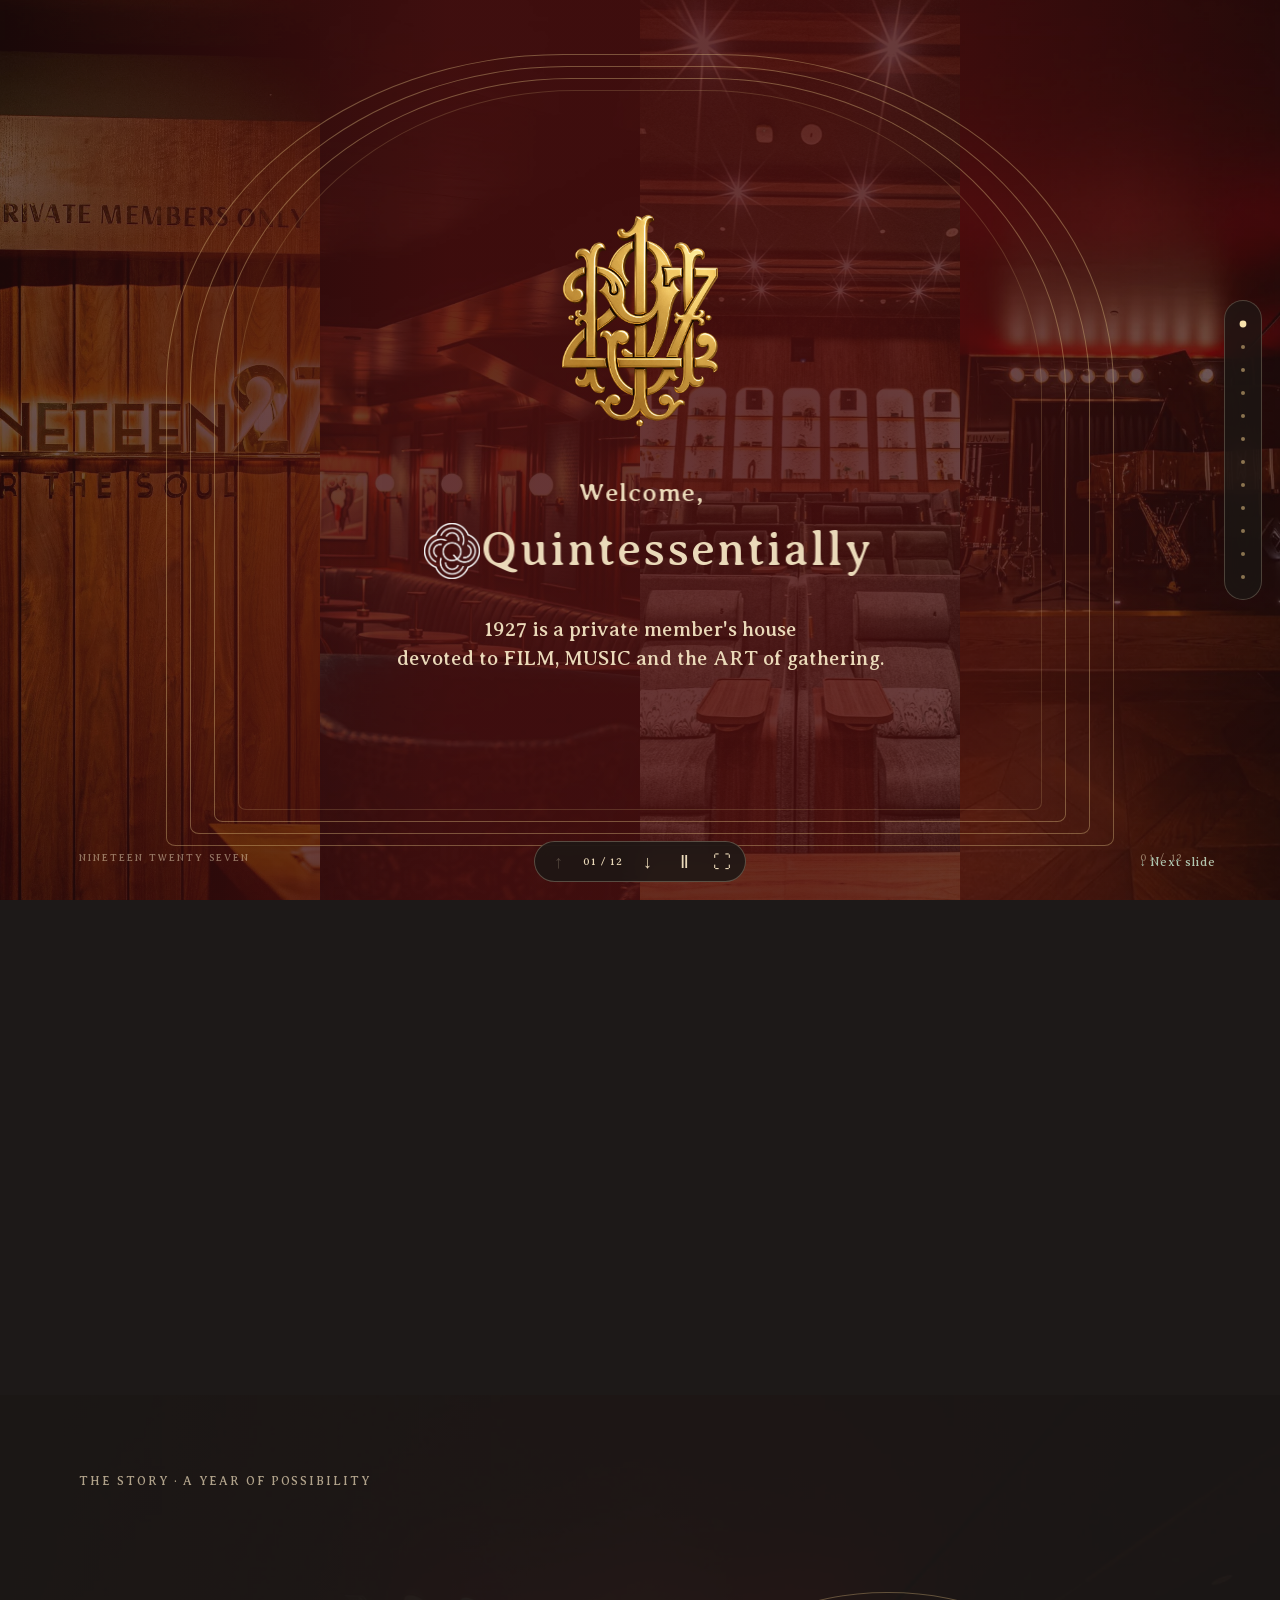
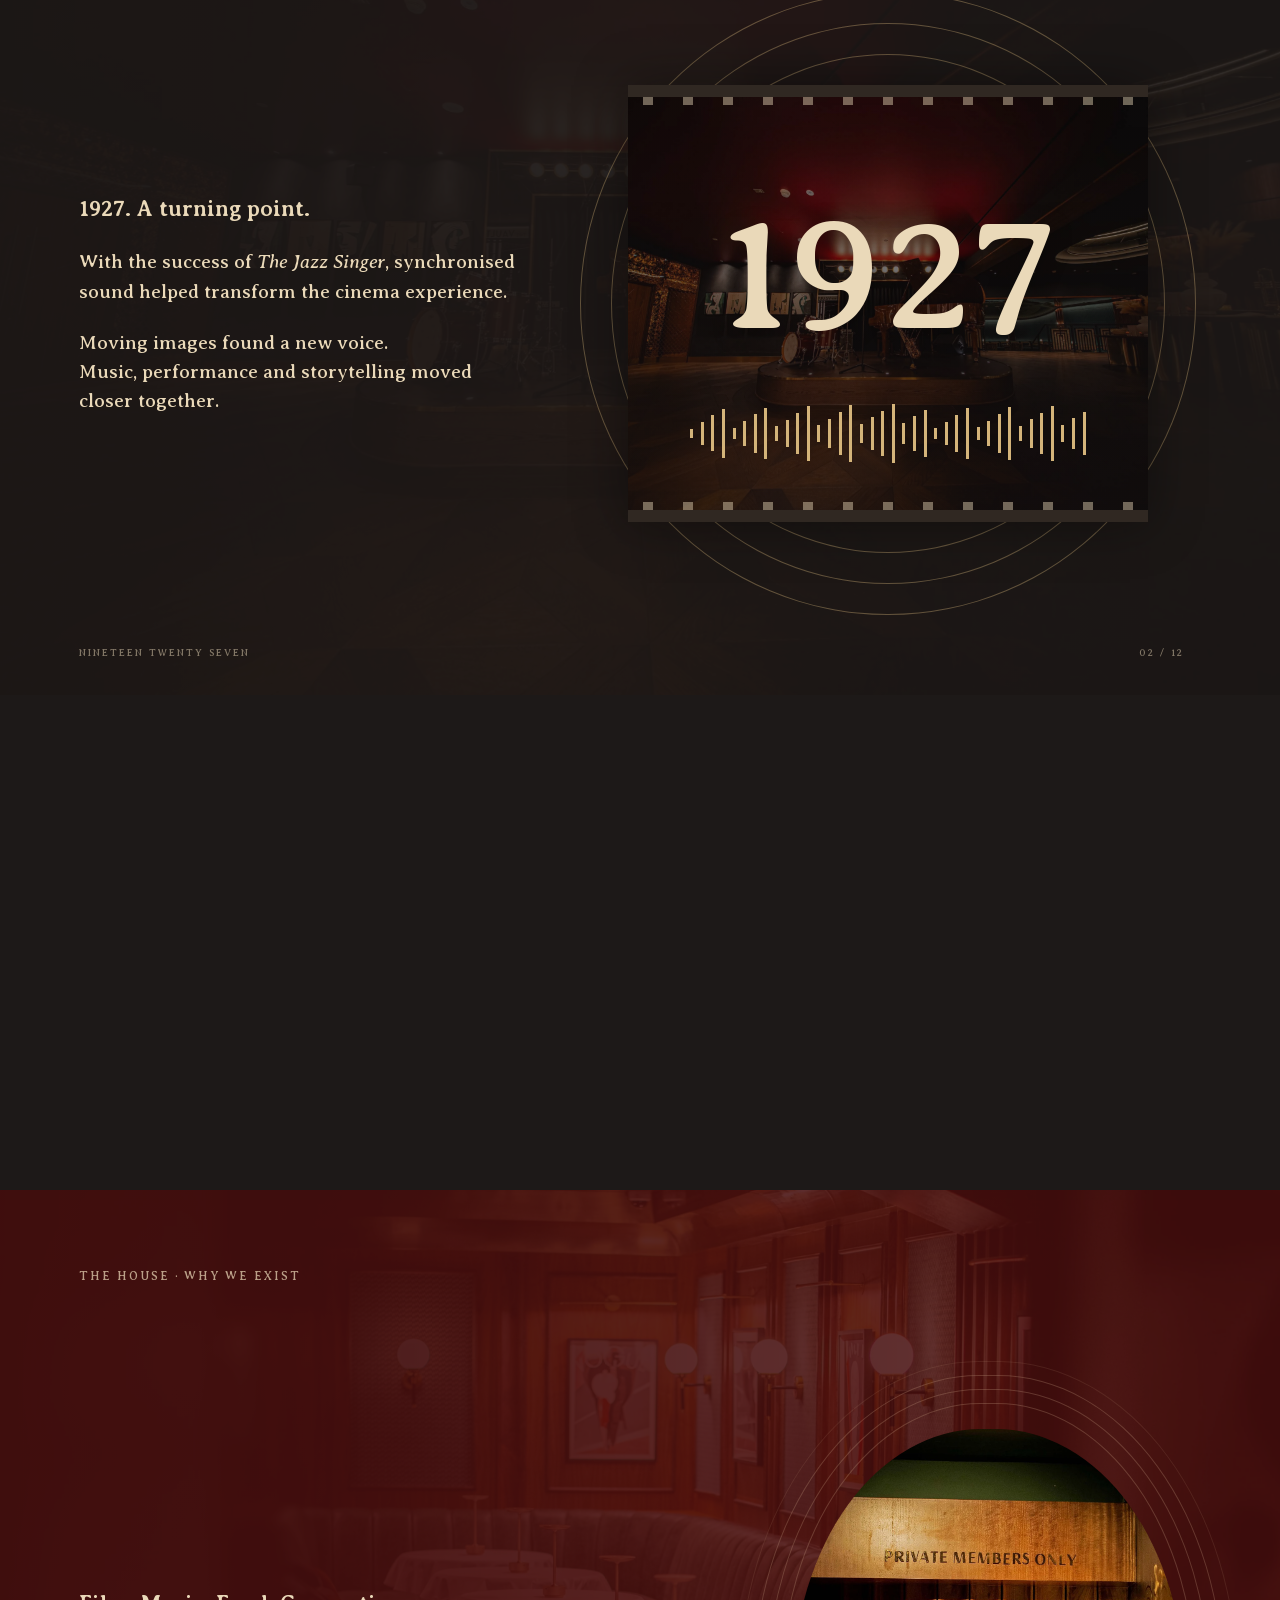
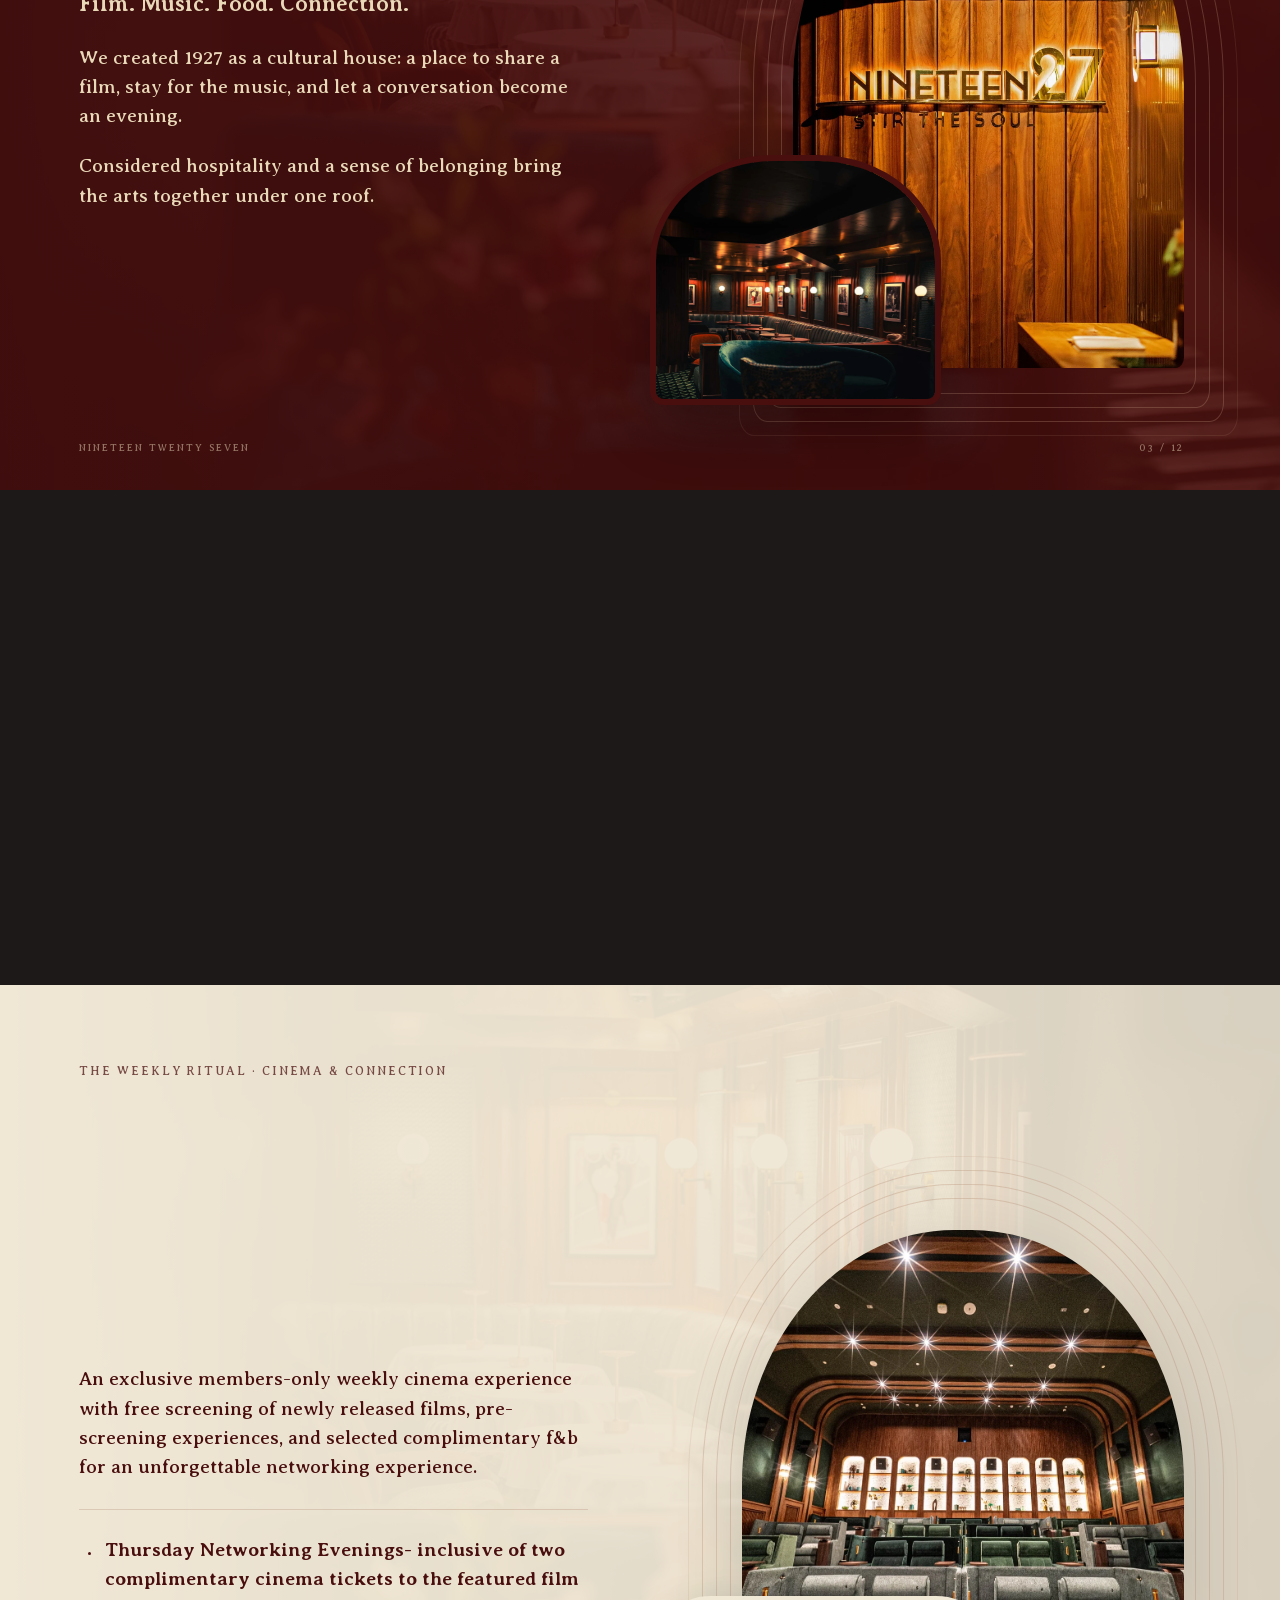
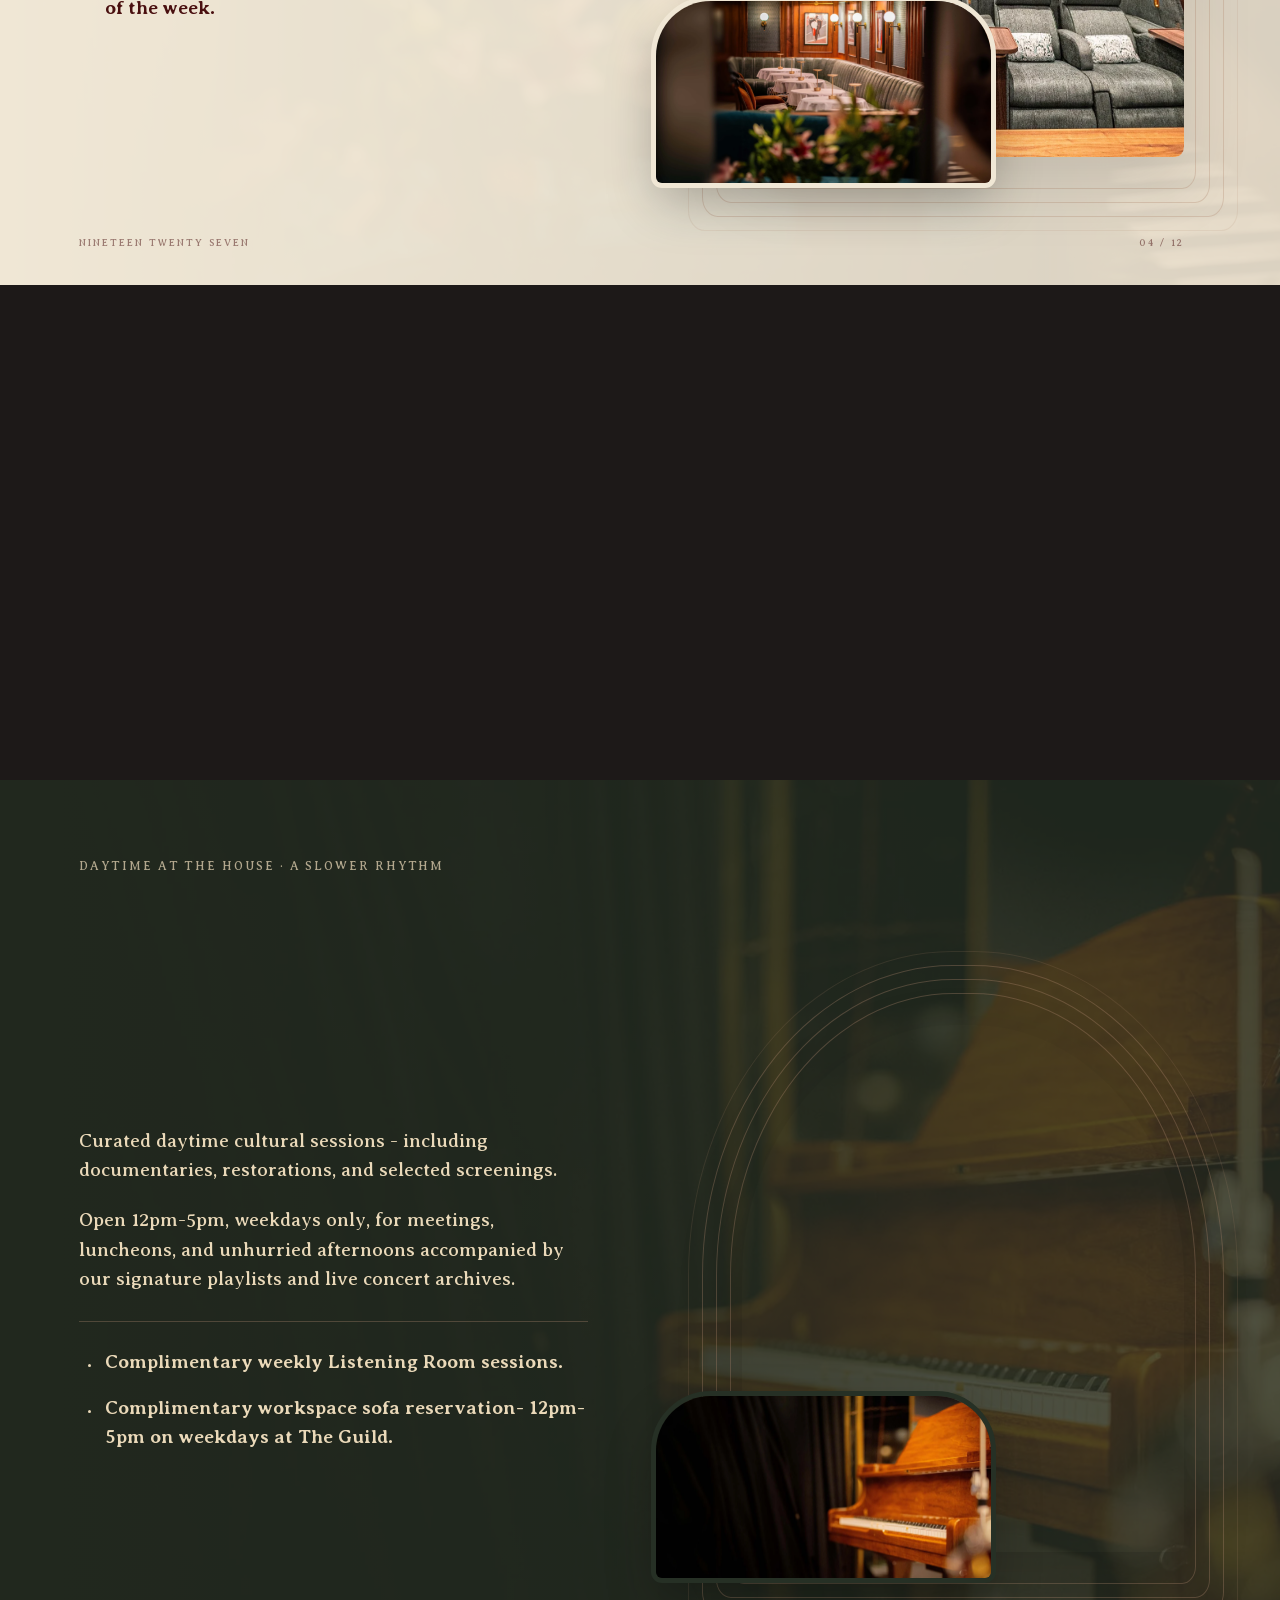
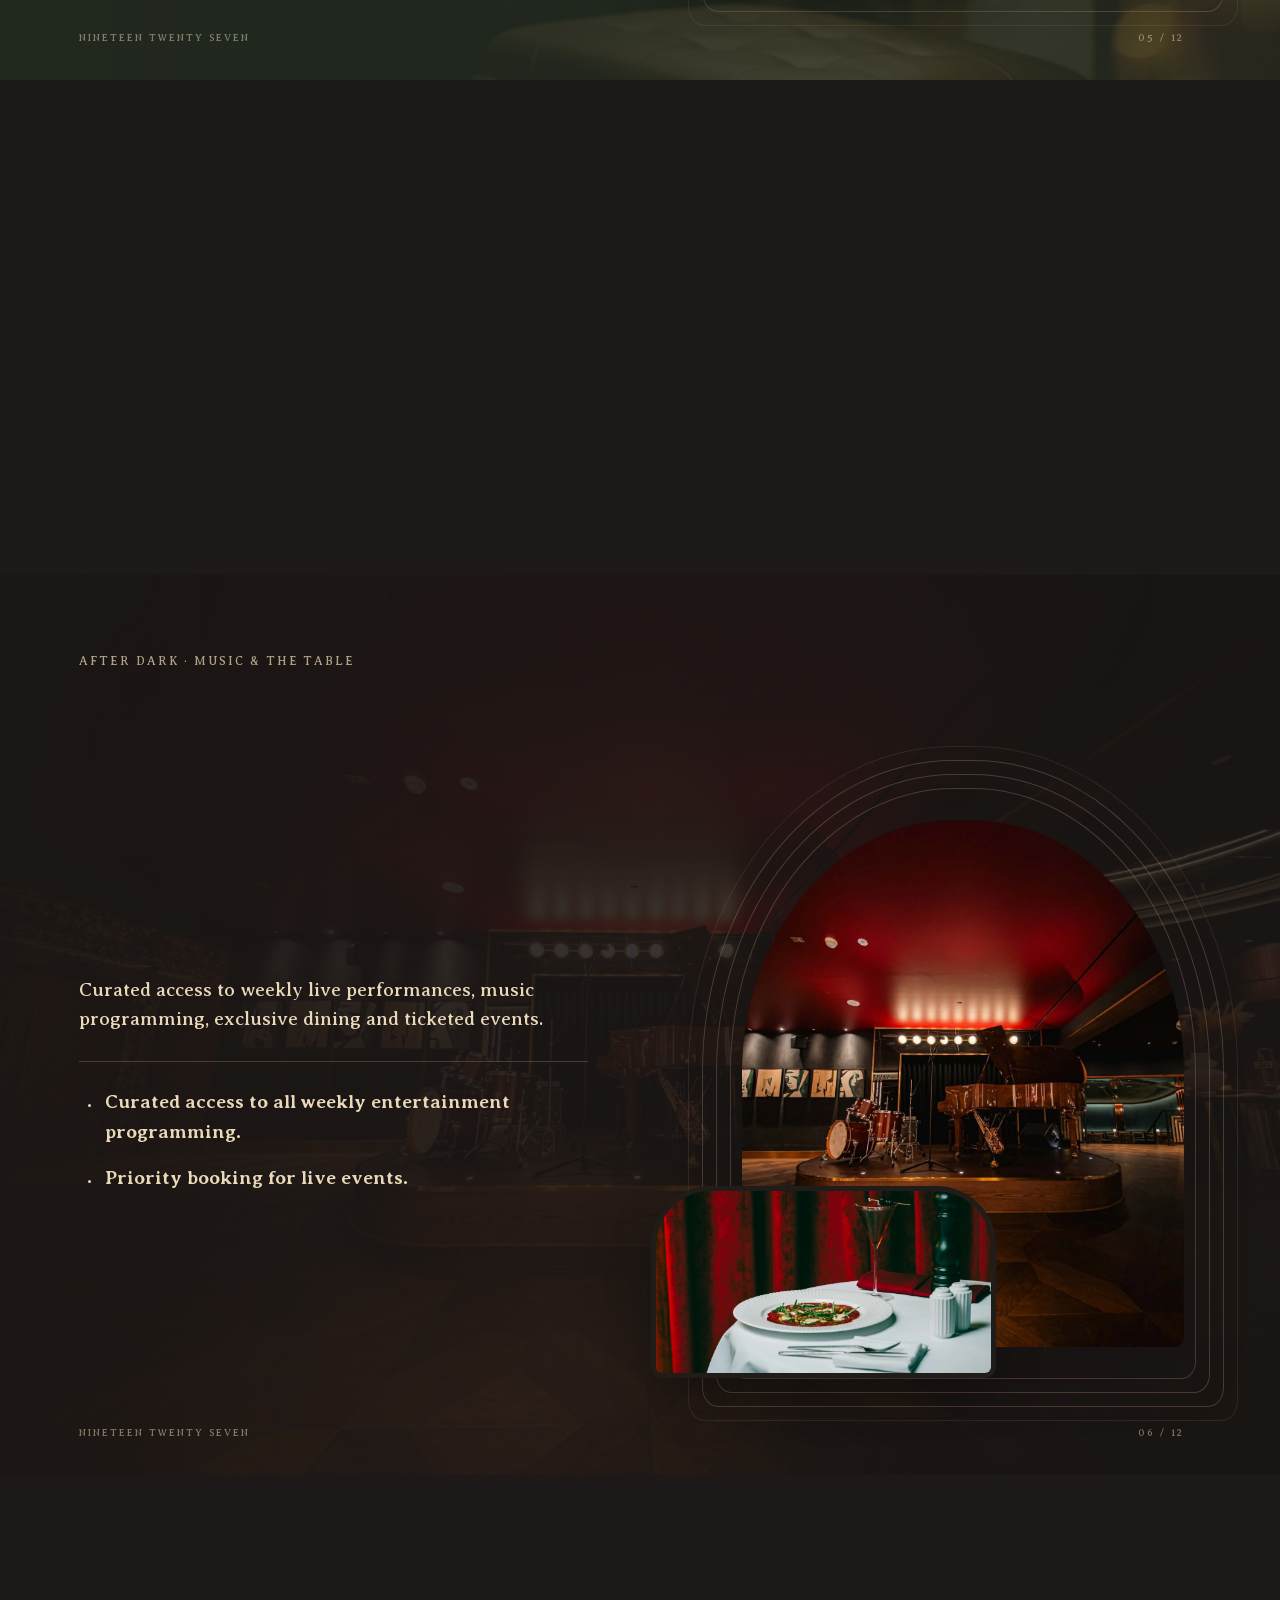
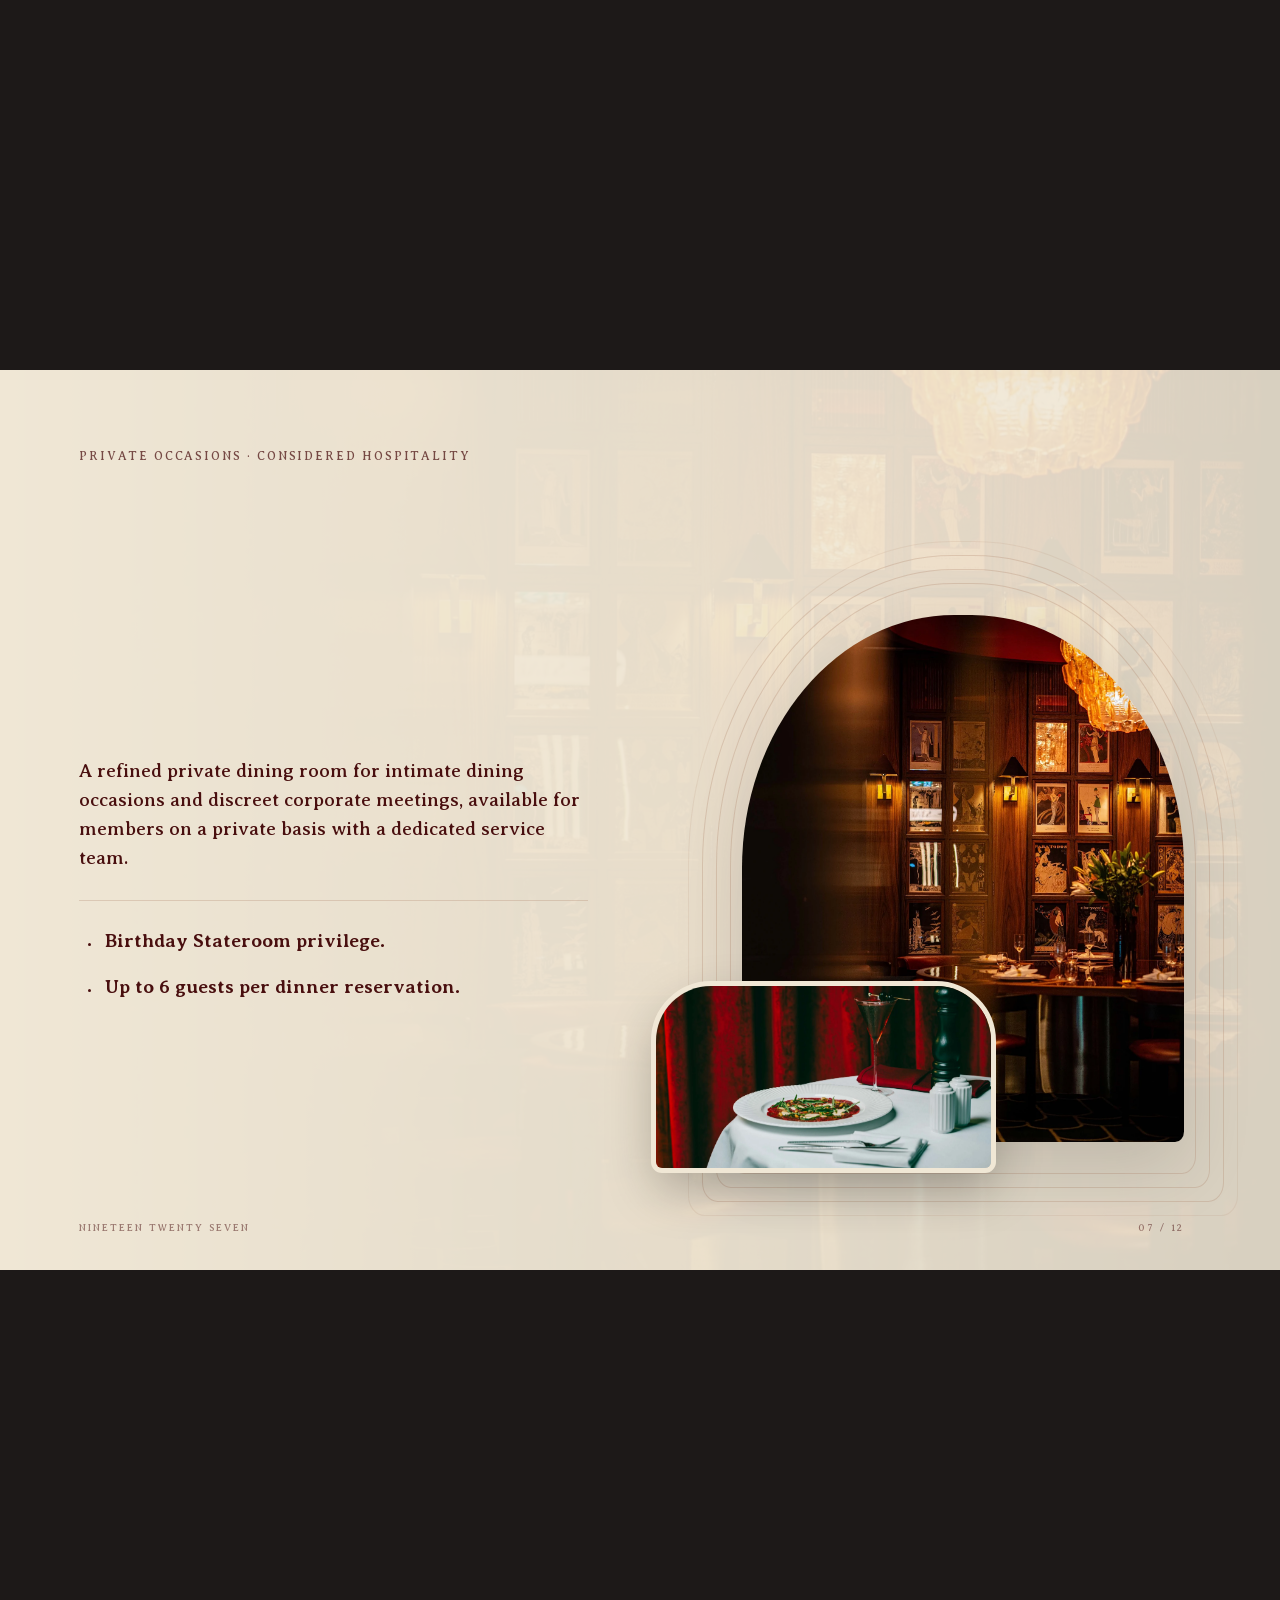
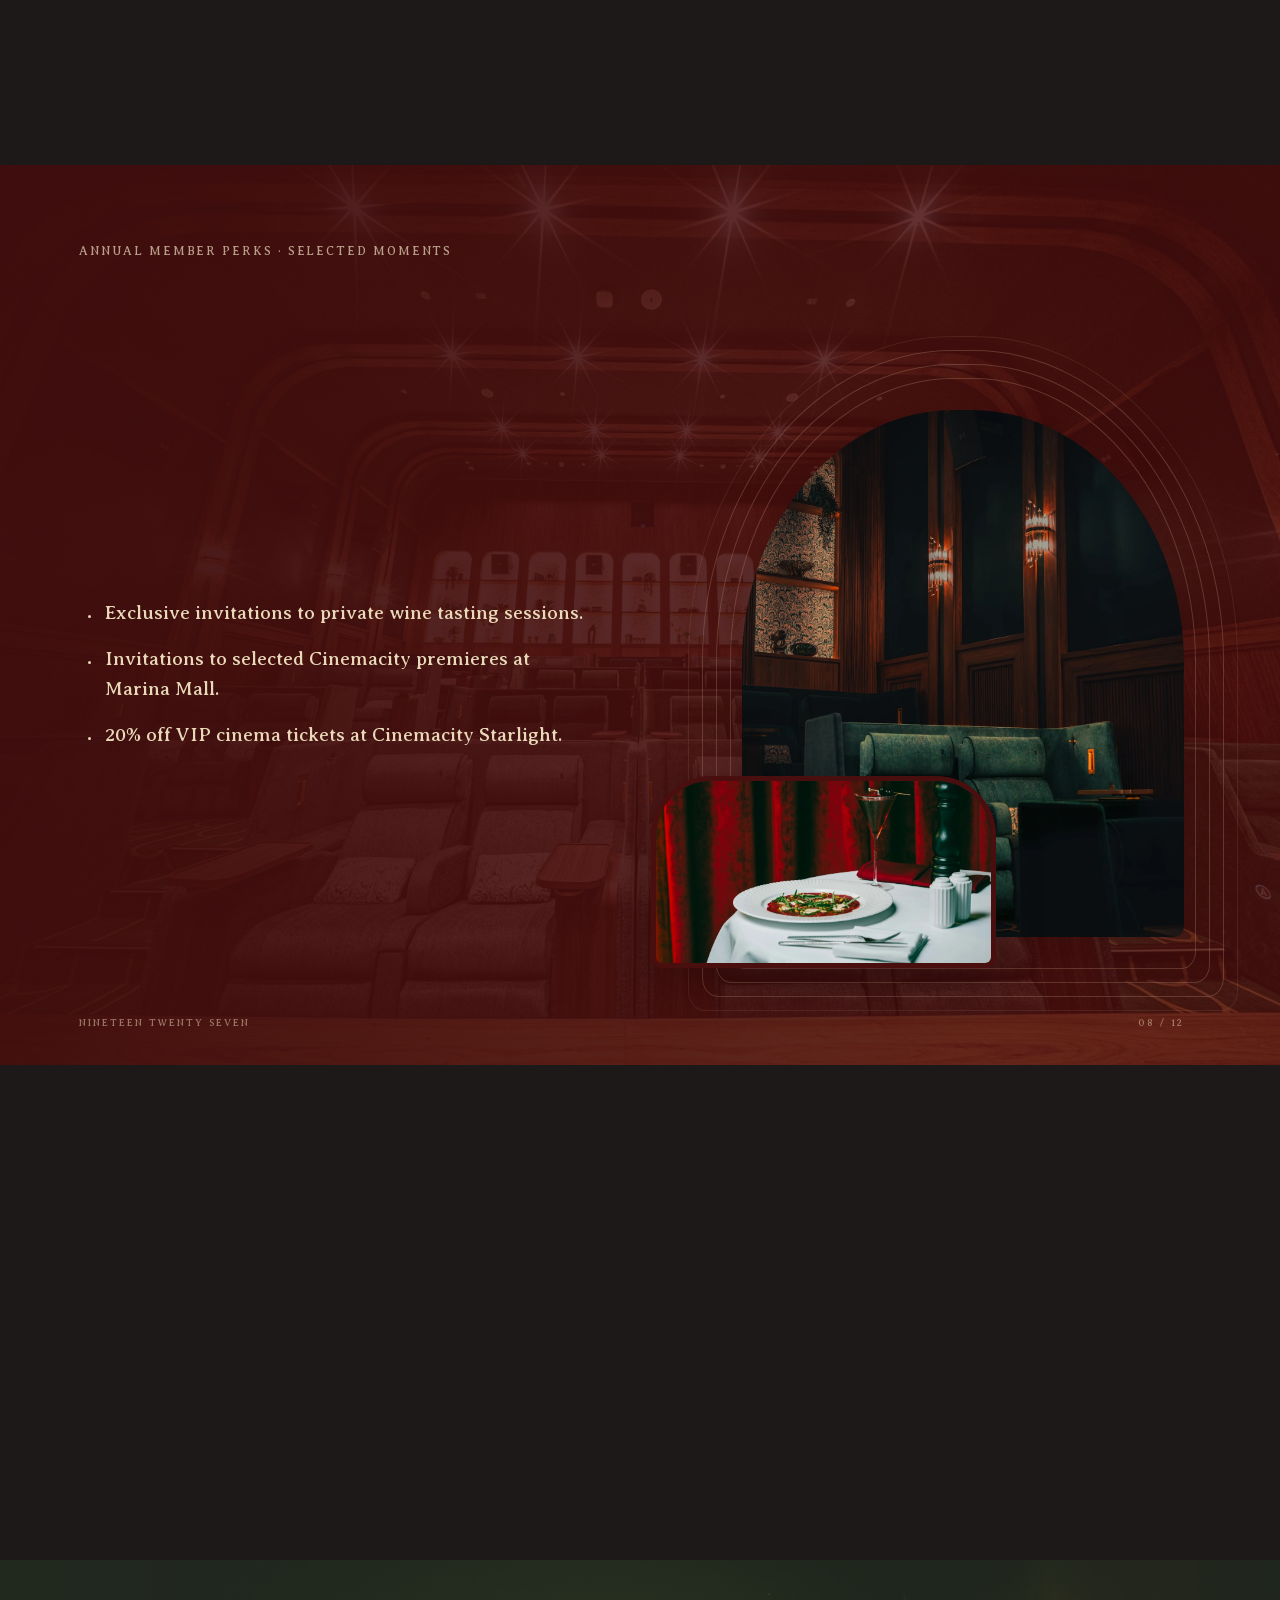
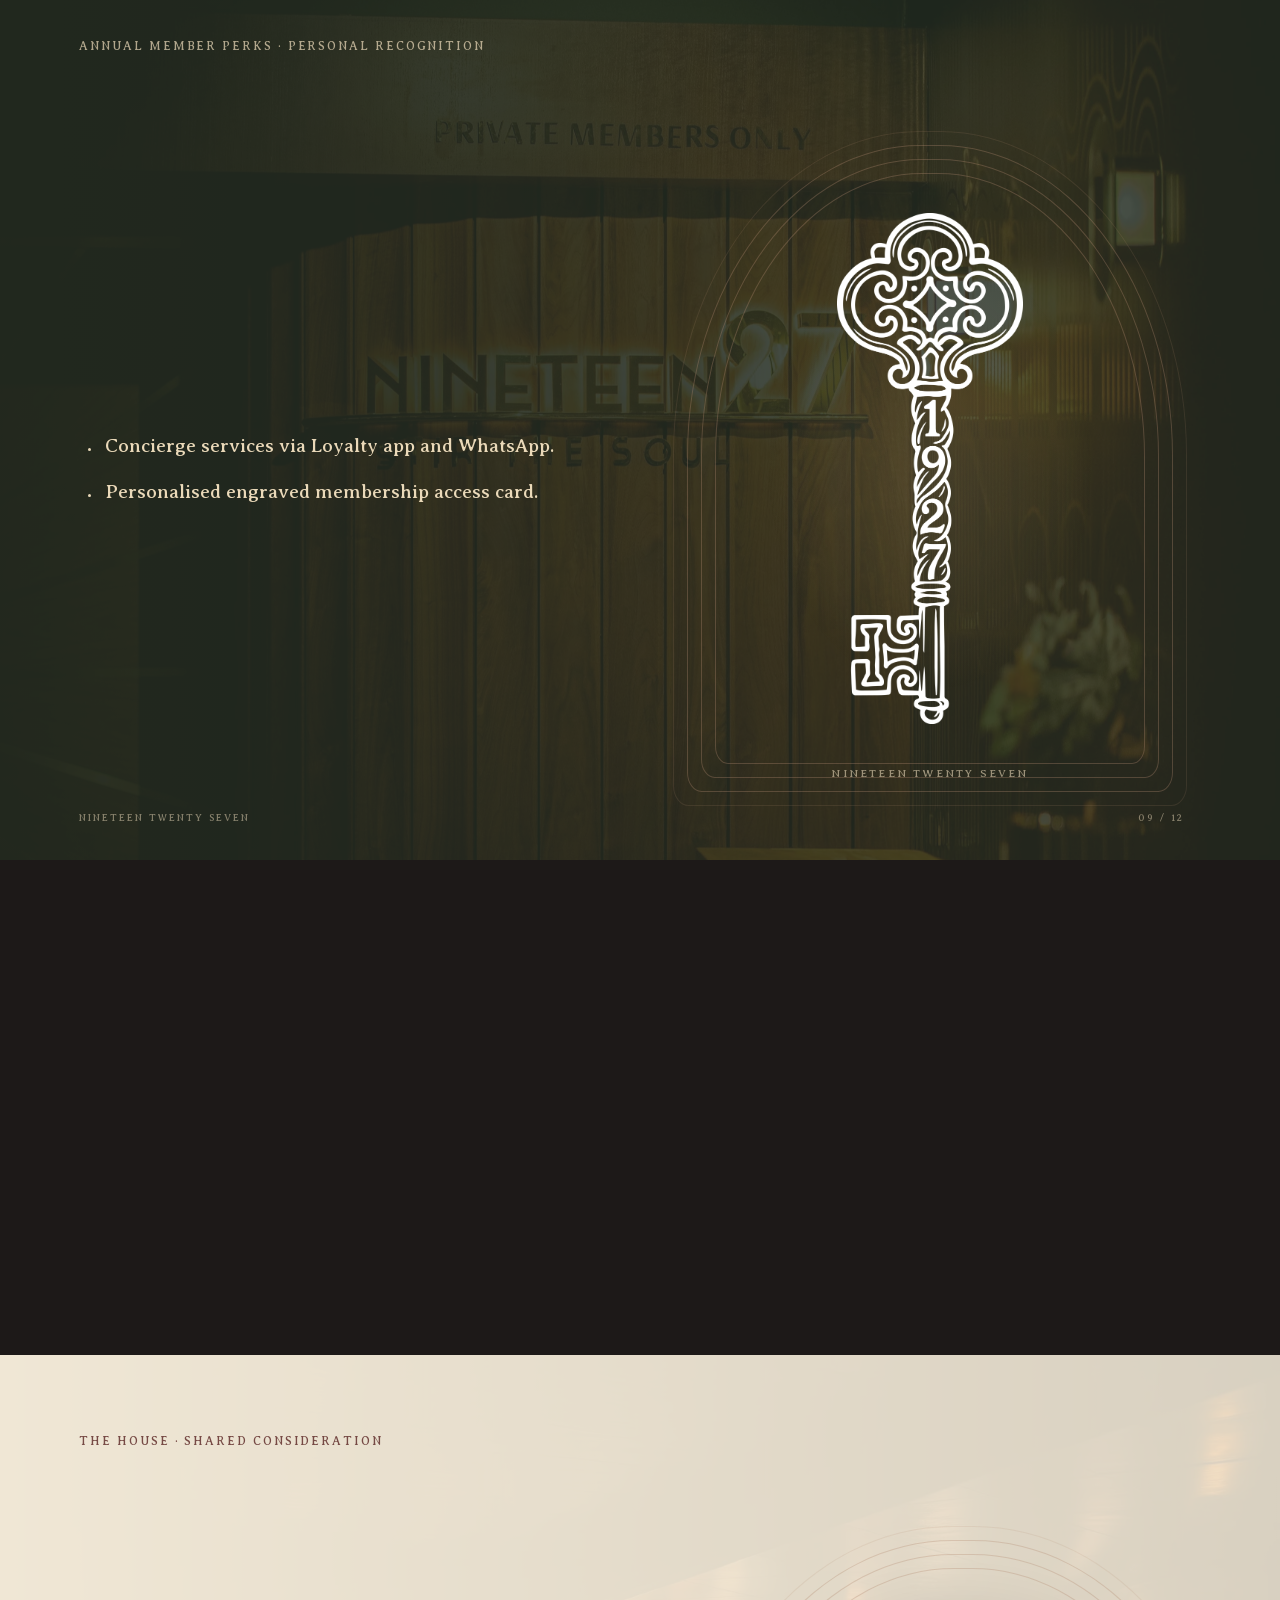
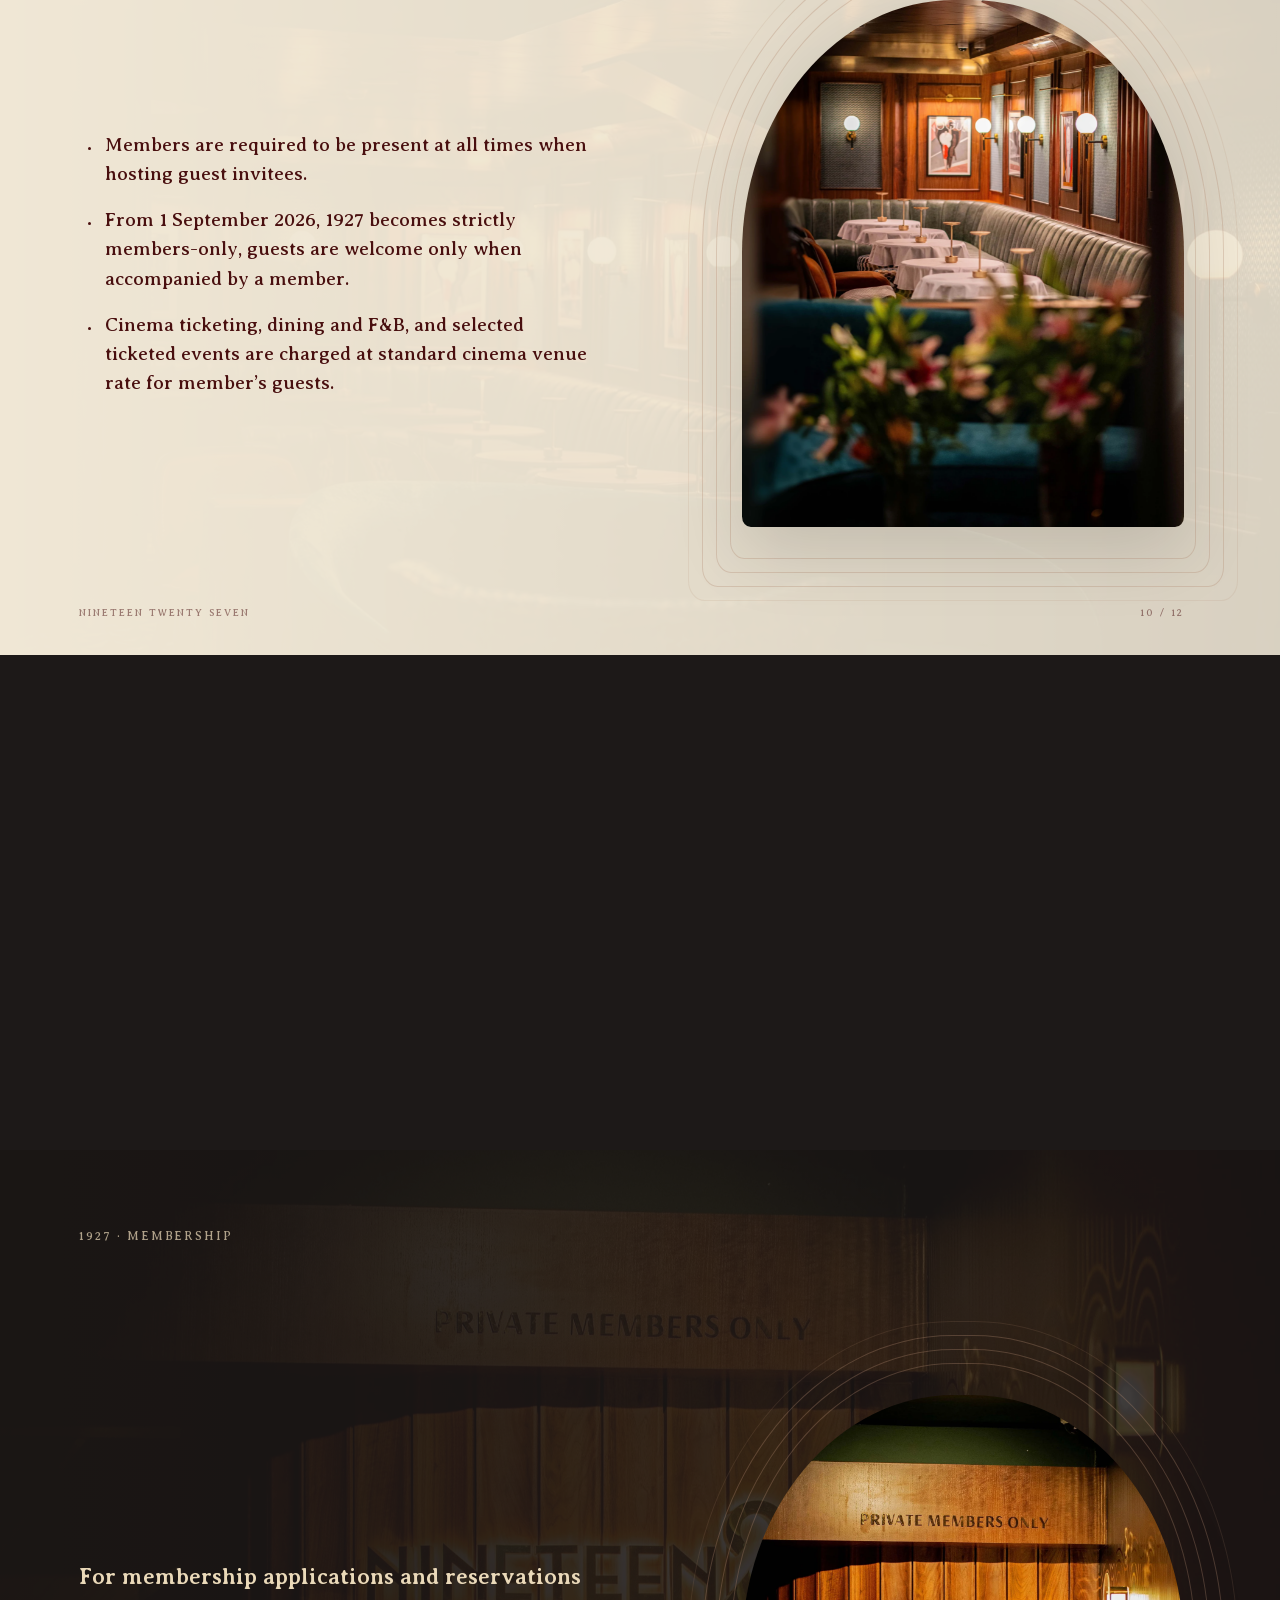
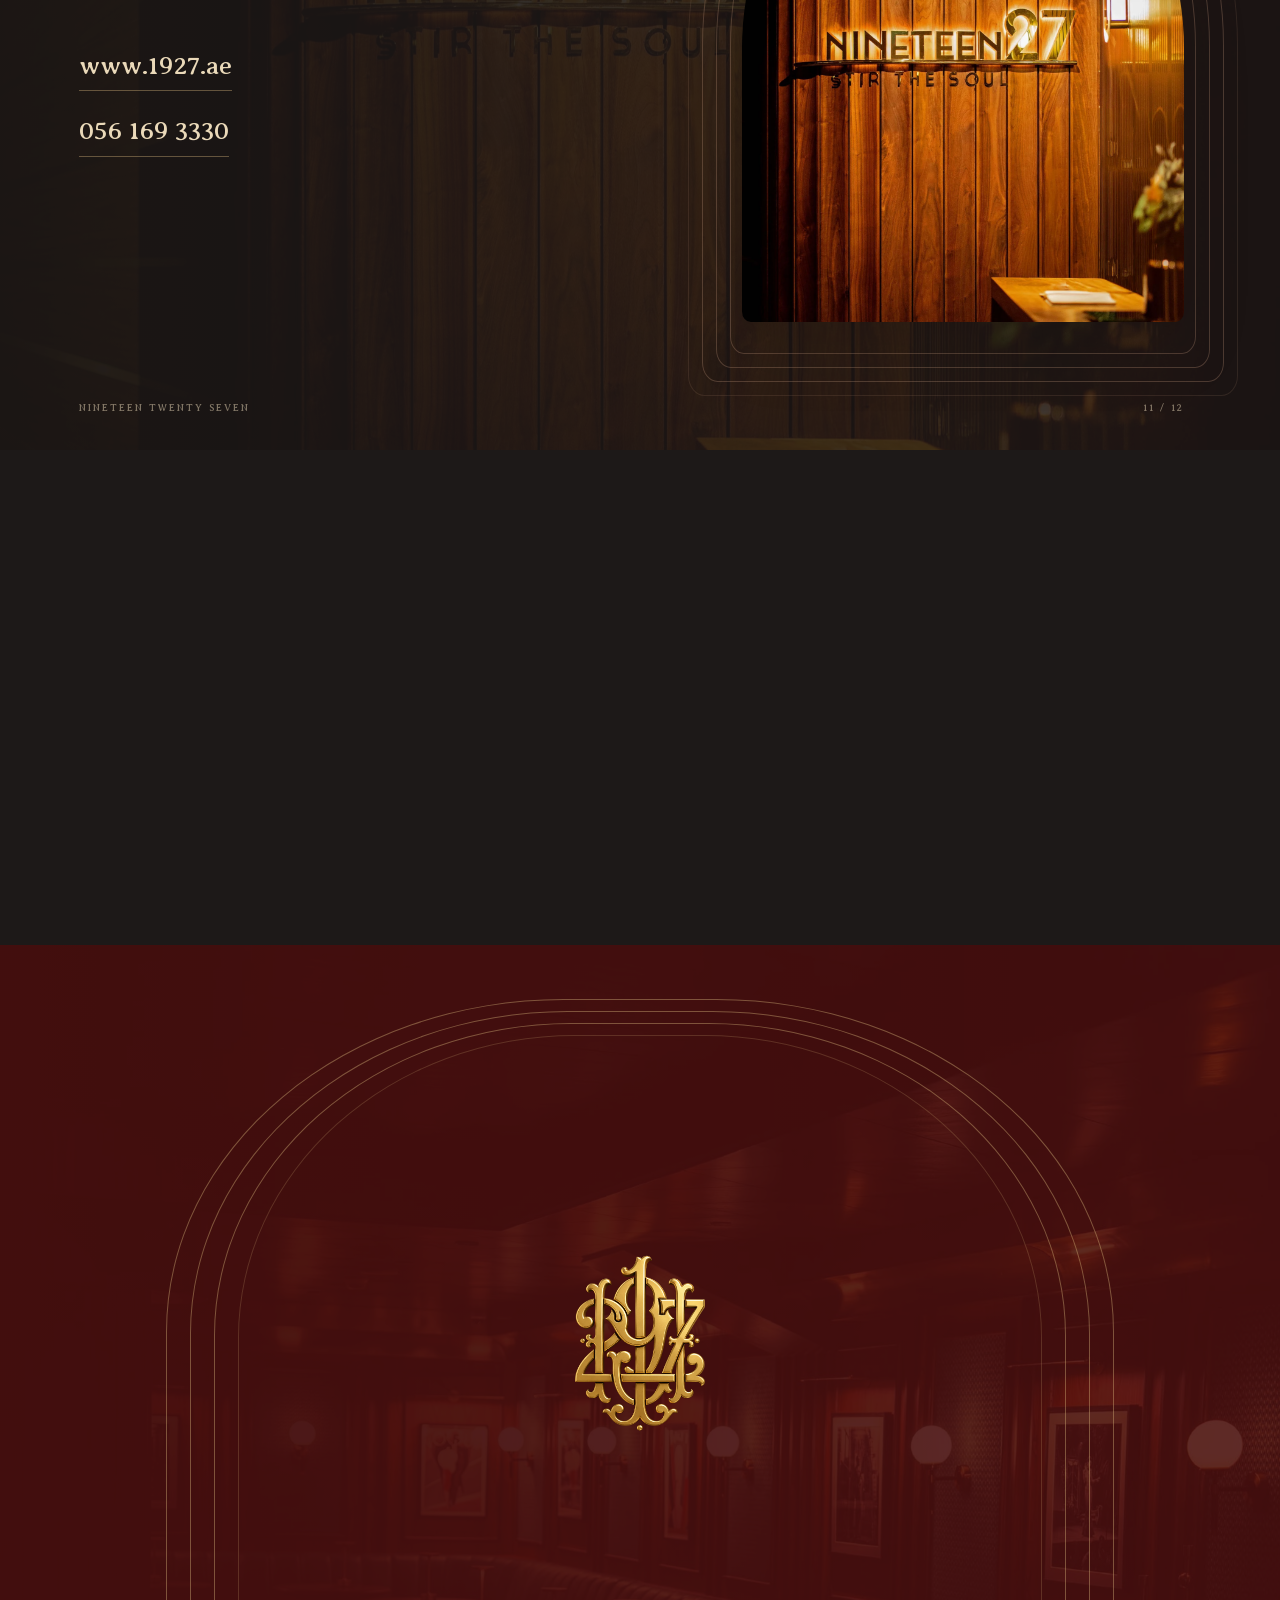
==== quintessentially/index.html @ 17d24a95 "Add 1927 presentation for Quintessentially with autonomous motion and keyboard navigation" ====
<!doctype html><html lang="en"><head><meta charset="utf-8"><meta name="viewport" content="width=device-width, initial-scale=1"><meta name="theme-color" content="#490f0f"><title>1927 · A Private Introduction for Quintessentially</title><link rel="preload" href="assets/AveriaSerifLibre-Regular.ttf" as="font" type="font/ttf" crossorigin><link rel="stylesheet" href="style.css?v=3"><link rel="stylesheet" href="opening-titles.css"><script src="opening-titles.js" defer></script><script src="app.js?v=1" defer></script></head><body><a class="skip" href="#presentation">Skip to presentation</a><main id="presentation"><section id="welcome" class="folio burgundy welcome" aria-labelledby="welcome-title"><div class="sc-stage"><div class="sheet"><div class="scene-backdrop" aria-hidden="true"><img class="drift" src="assets/lounge.webp" alt=""></div><div class="grain" aria-hidden="true"></div><div class="welcome-columns" aria-hidden="true"><div><img class="drift" src="assets/entrance.webp" alt=""></div><div><img class="drift" src="assets/lounge.webp" alt=""></div><div><img class="drift" src="assets/vault.webp" alt=""></div><div><img class="drift" src="assets/stage.webp" alt=""></div></div><div class="welcome-scrim"></div><div class="deco-portal" aria-hidden="true"><i></i><i></i><i></i><i></i></div><div class="welcome-lockup"><img class="seal welcome-gold" src="assets/welcome-1927-gold.png" alt="1927 gold monogram"><h1 id="welcome-title" data-opening-title><span class="welcome-word">Welcome,</span><span class="welcome-partner"><img class="partner-logo" src="assets/quintessentially-logo.png" alt="" aria-hidden="true"><span>Quintessentially</span></span></h1><p class="welcome-sub"><span>1927 is a private member&#39;s house</span><br> <span>devoted to FILM, MUSIC and the ART of gathering.</span></p></div><footer><span>NINETEEN TWENTY SEVEN</span><span>01 / 12</span></footer></div></div></section><section id="year" class="folio ink year" aria-labelledby="year-title"><div class="sc-stage"><div class="sheet"><div class="scene-backdrop" aria-hidden="true"><img class="drift" src="assets/stage.webp" alt=""></div><div class="grain" aria-hidden="true"></div><header><p class="eyebrow">THE STORY · A YEAR OF POSSIBILITY</p><h2 id="year-title">A new voice for cinema.</h2></header><div class="slide-content"><div class="copy"><p class="lead">1927. A turning point.</p><p>With the success of <em>The Jazz Singer</em>, synchronised sound helped transform the cinema experience.</p><p>Moving images found a new voice.<br>Music, performance and storytelling moved closer together.</p></div><div class="visual year-visual"><div class="year-orbits" aria-hidden="true"><i></i><i></i><i></i><i></i></div><div class="film-window"><figure class="film-photo"><img class="drift" src="assets/stage.webp" alt="The piano and performance stage at 1927 today." decoding="async"></figure><div class="film-shade"></div><span class="year-number">1927</span><div class="sound-wave" aria-hidden="true"><i style="--i:0;--h:12%"></i><i style="--i:1;--h:29%"></i><i style="--i:2;--h:46%"></i><i style="--i:3;--h:63%"></i><i style="--i:4;--h:15%"></i><i style="--i:5;--h:32%"></i><i style="--i:6;--h:49%"></i><i style="--i:7;--h:66%"></i><i style="--i:8;--h:18%"></i><i style="--i:9;--h:35%"></i><i style="--i:10;--h:52%"></i><i style="--i:11;--h:69%"></i><i style="--i:12;--h:21%"></i><i style="--i:13;--h:38%"></i><i style="--i:14;--h:55%"></i><i style="--i:15;--h:72%"></i><i style="--i:16;--h:24%"></i><i style="--i:17;--h:41%"></i><i style="--i:18;--h:58%"></i><i style="--i:19;--h:75%"></i><i style="--i:20;--h:27%"></i><i style="--i:21;--h:44%"></i><i style="--i:22;--h:61%"></i><i style="--i:23;--h:13%"></i><i style="--i:24;--h:30%"></i><i style="--i:25;--h:47%"></i><i style="--i:26;--h:64%"></i><i style="--i:27;--h:16%"></i><i style="--i:28;--h:33%"></i><i style="--i:29;--h:50%"></i><i style="--i:30;--h:67%"></i><i style="--i:31;--h:19%"></i><i style="--i:32;--h:36%"></i><i style="--i:33;--h:53%"></i><i style="--i:34;--h:70%"></i><i style="--i:35;--h:22%"></i><i style="--i:36;--h:39%"></i><i style="--i:37;--h:56%"></i></div></div></div></div><footer><span>NINETEEN TWENTY SEVEN</span><span>02 / 12</span></footer></div></div></section><section id="house" class="folio burgundy house" aria-labelledby="house-title"><div class="sc-stage"><div class="sheet"><div class="scene-backdrop" aria-hidden="true"><img class="drift" src="assets/gathering.webp" alt=""></div><div class="grain" aria-hidden="true"></div><header><p class="eyebrow">THE HOUSE · WHY WE EXIST</p><h2 id="house-title">A house for the art of gathering.</h2></header><div class="slide-content"><div class="copy"><p class="lead">Film. Music. Food. Connection.</p><p>We created 1927 as a cultural house: a place to share a film, stay for the music, and let a conversation become an evening.</p><p>Considered hospitality and a sense of belonging bring the arts together under one roof.</p></div><div class="visual house-visual"><div class="art-lines" aria-hidden="true"><i></i><i></i><i></i><i></i></div><figure class="entrance-arch"><img class="drift" src="assets/entrance.webp" alt="1927 entrance with the private members sign." decoding="async"></figure><figure class="house-small"><img class="drift" src="assets/lounge.webp" alt="1927 lounge with teal seating." decoding="async"></figure></div></div><footer><span>NINETEEN TWENTY SEVEN</span><span>03 / 12</span></footer></div></div></section><section id="thursday" class="folio cream" aria-labelledby="thursday-title"><div class="sc-stage"><div class="sheet"><div class="scene-backdrop" aria-hidden="true"><img class="drift" src="assets/gathering.webp" alt=""></div><div class="grain" aria-hidden="true"></div><header><p class="eyebrow">THE WEEKLY RITUAL · CINEMA & CONNECTION</p><h2 id="thursday-title">Thursday Networking Evenings</h2></header><div class="slide-content"><div class="copy"><p class="" data-source="thursday-description">An exclusive members-only weekly cinema experience with free screening of newly released films, pre-screening experiences, and selected complimentary f&amp;b for an unforgettable networking experience.</p><ul class="perks"><li class="" data-source="perk-01">Thursday Networking Evenings- inclusive of two complimentary cinema tickets to the featured film of the week.</li></ul></div><div class="visual"><div class="art-lines" aria-hidden="true"><i></i><i></i><i></i><i></i></div><figure class="arch"><img class="drift" src="assets/vault.webp" alt="The Vault screening room." decoding="async"></figure><figure class="inset"><img class="drift" src="assets/gathering.webp" alt="1927 dining area." decoding="async"></figure></div></div><footer><span>NINETEEN TWENTY SEVEN</span><span>04 / 12</span></footer></div></div></section><section id="listening" class="folio olive" aria-labelledby="listening-title"><div class="sc-stage"><div class="sheet"><div class="scene-backdrop" aria-hidden="true"><img class="drift" src="assets/piano.webp" alt=""></div><div class="grain" aria-hidden="true"></div><header><p class="eyebrow">DAYTIME AT THE HOUSE · A SLOWER RHYTHM</p><h2 id="listening-title">Listening Rooms</h2></header><div class="slide-content"><div class="copy"><p class="" data-source="listening-description">Curated daytime cultural sessions - including documentaries, restorations, and selected screenings.</p><p class="" data-source="listening-hours">Open 12pm-5pm, weekdays only, for meetings, luncheons, and unhurried afternoons accompanied by our signature playlists and live concert archives.</p><ul class="perks"><li class="" data-source="perk-02">Complimentary weekly Listening Room sessions.</li><li class="" data-source="perk-03">Complimentary workspace sofa reservation- 12pm-5pm on weekdays at The Guild.</li></ul></div><div class="visual"><div class="art-lines" aria-hidden="true"><i></i><i></i><i></i><i></i></div><figure class="arch"><img class="drift" src="assets/screening-v14-guild.webp" alt="The Guild, with tiered sofas and front lounge seating." decoding="async"></figure><figure class="inset"><img class="drift" src="assets/piano.webp" alt="Piano detail in the 1927 booklet." decoding="async"></figure></div></div><footer><span>NINETEEN TWENTY SEVEN</span><span>05 / 12</span></footer></div></div></section><section id="live" class="folio ink" aria-labelledby="live-title"><div class="sc-stage"><div class="sheet"><div class="scene-backdrop" aria-hidden="true"><img class="drift" src="assets/stage.webp" alt=""></div><div class="grain" aria-hidden="true"></div><header><p class="eyebrow">AFTER DARK · MUSIC & THE TABLE</p><h2 id="live-title">Live Entertainment & Dining</h2></header><div class="slide-content"><div class="copy"><p class="" data-source="live-description">Curated access to weekly live performances, music programming, exclusive dining and ticketed events.</p><ul class="perks"><li class="" data-source="perk-04">Curated access to all weekly entertainment programming.</li><li class="" data-source="perk-05">Priority booking for live events.</li></ul></div><div class="visual"><div class="art-lines" aria-hidden="true"><i></i><i></i><i></i><i></i></div><figure class="arch"><img class="drift" src="assets/stage.webp" alt="1927 performance stage with piano and drums." decoding="async"></figure><figure class="inset"><img class="drift" src="assets/dining.webp" alt="Dining photograph from the 1927 booklet." decoding="async"></figure></div></div><footer><span>NINETEEN TWENTY SEVEN</span><span>06 / 12</span></footer></div></div></section><section id="stateroom" class="folio cream" aria-labelledby="stateroom-title"><div class="sc-stage"><div class="sheet"><div class="scene-backdrop" aria-hidden="true"><img class="drift" src="assets/stateroom.webp" alt=""></div><div class="grain" aria-hidden="true"></div><header><p class="eyebrow">PRIVATE OCCASIONS · CONSIDERED HOSPITALITY</p><h2 id="stateroom-title">The Stateroom</h2></header><div class="slide-content"><div class="copy"><p class="" data-source="stateroom-description">A refined private dining room for intimate dining occasions and discreet corporate meetings, available for members on a private basis with a dedicated service team.</p><ul class="perks"><li class="" data-source="perk-08">Birthday Stateroom privilege.</li><li class="" data-source="perk-09">Up to 6 guests per dinner reservation.</li></ul></div><div class="visual"><div class="art-lines" aria-hidden="true"><i></i><i></i><i></i><i></i></div><figure class="arch"><img class="drift" src="assets/stateroom.webp" alt="The Stateroom, chandelier and framed posters." decoding="async"></figure><figure class="inset"><img class="drift" src="assets/dining.webp" alt="A dining setting from the booklet." decoding="async"></figure></div></div><footer><span>NINETEEN TWENTY SEVEN</span><span>07 / 12</span></footer></div></div></section><section id="invitations" class="folio burgundy" aria-labelledby="invitations-title"><div class="sc-stage"><div class="sheet"><div class="scene-backdrop" aria-hidden="true"><img class="drift" src="assets/vault.webp" alt=""></div><div class="grain" aria-hidden="true"></div><header><p class="eyebrow">ANNUAL MEMBER PERKS · SELECTED MOMENTS</p><h2 id="invitations-title">Invitations & cinema privileges</h2></header><div class="slide-content"><div class="copy"><ul class="perks"><li class="" data-source="perk-06">Exclusive invitations to private wine tasting sessions.</li><li class="" data-source="perk-07">Invitations to selected Cinemacity premieres at Marina Mall.</li><li class="" data-source="perk-10">20% off VIP cinema tickets at Cinemacity Starlight.</li></ul></div><div class="visual"><div class="art-lines" aria-hidden="true"><i></i><i></i><i></i><i></i></div><figure class="arch"><img class="drift" src="assets/screening-v14-vault-detail.webp" alt="Reclining seat detail in The Vault." decoding="async"></figure><figure class="inset"><img class="drift" src="assets/dining.webp" alt="A dining setting and glass from the booklet." decoding="async"></figure></div></div><footer><span>NINETEEN TWENTY SEVEN</span><span>08 / 12</span></footer></div></div></section><section id="belonging" class="folio olive" aria-labelledby="belonging-title"><div class="sc-stage"><div class="sheet"><div class="scene-backdrop" aria-hidden="true"><img class="drift" src="assets/entrance.webp" alt=""></div><div class="grain" aria-hidden="true"></div><header><p class="eyebrow">ANNUAL MEMBER PERKS · PERSONAL RECOGNITION</p><h2 id="belonging-title">The details of belonging</h2></header><div class="slide-content"><div class="copy"><ul class="perks"><li class="" data-source="perk-11">Concierge services via Loyalty app and WhatsApp.</li><li class="" data-source="perk-12">Personalised engraved membership access card.</li></ul></div><div class="visual key-visual"><div class="art-lines" aria-hidden="true"><i></i><i></i><i></i><i></i></div><div class="key-halo" aria-hidden="true"></div><img class="brand-key" src="assets/key.jpg" alt="The original 1927 ornamental key icon"><span class="key-caption">NINETEEN TWENTY SEVEN</span></div></div><footer><span>NINETEEN TWENTY SEVEN</span><span>09 / 12</span></footer></div></div></section><section id="policy" class="folio cream" aria-labelledby="policy-title"><div class="sc-stage"><div class="sheet"><div class="scene-backdrop" aria-hidden="true"><img class="drift" src="assets/lounge.webp" alt=""></div><div class="grain" aria-hidden="true"></div><header><p class="eyebrow">THE HOUSE · SHARED CONSIDERATION</p><h2 id="policy-title">Member’s Policy</h2></header><div class="slide-content"><div class="copy"><ul class="perks"><li class="" data-source="policy-01">Members are required to be present at all times when hosting guest invitees.</li><li class="" data-source="policy-02">From 1 September 2026, 1927 becomes strictly members-only, guests are welcome only when accompanied by a member.</li><li class="" data-source="policy-03">Cinema ticketing, dining and F&amp;B, and selected ticketed events are charged at standard cinema venue rate for member’s guests.</li></ul></div><div class="visual"><div class="art-lines" aria-hidden="true"><i></i><i></i><i></i><i></i></div><figure class="arch"><img class="drift" src="assets/gathering.webp" alt="Tables and curved seating in the 1927 dining room." decoding="async"></figure></div></div><footer><span>NINETEEN TWENTY SEVEN</span><span>10 / 12</span></footer></div></div></section><section id="contact" class="folio ink" aria-labelledby="contact-title"><div class="sc-stage"><div class="sheet"><div class="scene-backdrop" aria-hidden="true"><img class="drift" src="assets/entrance.webp" alt=""></div><div class="grain" aria-hidden="true"></div><header><p class="eyebrow">1927 · MEMBERSHIP</p><h2 id="contact-title">A place to belong.</h2></header><div class="slide-content"><div class="copy"><p class="lead" data-source="contact-title">For membership applications and reservations</p><div class="contact-lines"><a href="https://www.1927.ae" target="_blank" rel="noopener" data-source="website">www.1927.ae</a><a href="tel:+971561693330" data-source="phone">056 169 3330</a></div></div><div class="visual"><div class="art-lines" aria-hidden="true"><i></i><i></i><i></i><i></i></div><figure class="arch"><img class="drift" src="assets/entrance.webp" alt="The entrance to 1927." decoding="async"></figure></div></div><footer><span>NINETEEN TWENTY SEVEN</span><span>11 / 12</span></footer></div></div></section><section id="thank-you" class="folio burgundy ending" aria-labelledby="thank-you-title"><div class="sc-stage"><div class="sheet"><div class="scene-backdrop" aria-hidden="true"><img class="drift" src="assets/lounge.webp" alt=""></div><div class="grain" aria-hidden="true"></div><div class="deco-portal" aria-hidden="true"><i></i><i></i><i></i><i></i></div><div class="end-lockup"><img src="assets/opening-1927.webp" class="gold-monogram" alt="1927"><h2 id="thank-you-title">Thank You</h2></div><footer><span>NINETEEN TWENTY SEVEN</span><span>12 / 12</span></footer></div></div></section></main><nav class="chapter-nav" aria-label="Presentation slides"><a href="#welcome" aria-label="Welcome, Quintessentially"><span></span><b>Welcome, Quintessentially</b></a><a href="#year" aria-label="A new voice for cinema."><span></span><b>A new voice for cinema.</b></a><a href="#house" aria-label="A house for the art of gathering."><span></span><b>A house for the art of gathering.</b></a><a href="#thursday" aria-label="Thursday Networking Evenings"><span></span><b>Thursday Networking Evenings</b></a><a href="#listening" aria-label="Listening Rooms"><span></span><b>Listening Rooms</b></a><a href="#live" aria-label="Live Entertainment &amp; Dining"><span></span><b>Live Entertainment &amp; Dining</b></a><a href="#stateroom" aria-label="The Stateroom"><span></span><b>The Stateroom</b></a><a href="#invitations" aria-label="Invitations &amp; cinema privileges"><span></span><b>Invitations &amp; cinema privileges</b></a><a href="#belonging" aria-label="The details of belonging"><span></span><b>The details of belonging</b></a><a href="#policy" aria-label="Member’s Policy"><span></span><b>Member’s Policy</b></a><a href="#contact" aria-label="A place to belong."><span></span><b>A place to belong.</b></a><a href="#thank-you" aria-label="Thank You"><span></span><b>Thank You</b></a></nav><div class="controls"><button class="prev" aria-label="Previous slide">↑</button><span class="position" aria-live="polite">01 / 12</span><button class="next" aria-label="Next slide">↓</button><button class="pause" aria-label="Pause ambient motion" aria-pressed="false">Ⅱ</button><button class="fullscreen" aria-label="Enter fullscreen">⛶</button></div><div class="keyboard-hint">↓ Next slide</div><noscript><style>.folio{height:auto}.sc-stage{position:relative;min-height:100svh}.sheet{min-height:100svh}.controls,.chapter-nav{display:none}</style></noscript></body></html>
---- quintessentially/style.css ----
@font-face{font-family:Averia;src:url('assets/AveriaSerifLibre-Regular.ttf')}@font-face{font-family:Averia;src:url('assets/AveriaSerifLibre-Bold.ttf');font-weight:700}@font-face{font-family:Averia;src:url('assets/AveriaSerifLibre-Italic.ttf');font-style:italic}
:root{--burgundy:#490f0f;--olive:#404e3b;--cream:#ead9b9;--sand:#b58c73;--gold:#d4b47a;--ink:#1d1918;font-family:Averia,Georgia,serif;color:var(--cream);background:var(--ink);font-synthesis:none}*{box-sizing:border-box}html{scrollbar-width:thin;scrollbar-color:#9c8259 #211b18}body{margin:0}a{color:inherit}button{font:inherit}figure,p,h1,h2{margin:0}button,a{-webkit-tap-highlight-color:transparent}button:focus-visible,a:focus-visible{outline:2px solid #eac98a;outline-offset:5px}.skip{position:fixed;top:-100px;z-index:90;background:var(--burgundy);padding:15px}.skip:focus{top:10px}.folio{position:relative;height:155svh}.folio:last-child{height:100svh}.sc-stage{position:sticky;top:0;height:100svh}.sheet{height:100%;position:relative;isolation:isolate;overflow:hidden;background:var(--ink);transform-origin:50% 85%;will-change:transform,opacity}.burgundy .sheet{background:var(--burgundy)}.olive .sheet{background:#263025}.cream .sheet{color:var(--burgundy);background:#f0e7d5}
.scene-backdrop{position:absolute;inset:0;z-index:-3;overflow:hidden;opacity:.2}.scene-backdrop img{height:100%;width:100%;object-fit:cover}.scene-backdrop:after{content:"";position:absolute;inset:0;background:linear-gradient(90deg,rgba(20,12,10,.88),transparent 90%)}.cream .scene-backdrop{opacity:.1}.cream .scene-backdrop:after{background:linear-gradient(90deg,#f0e7d5,transparent)}.burgundy .scene-backdrop{opacity:.18}.grain{position:absolute;inset:0;z-index:8;pointer-events:none;background:url('assets/film-grain.png');opacity:.07;mix-blend-mode:soft-light}
header{position:absolute;left:6.2%;top:8.5%;right:7%;z-index:4}.eyebrow{font-size:12px;letter-spacing:.16em;line-height:1.5;font-weight:400;opacity:.72;margin-bottom:20px}h1,h2{font-weight:400;line-height:1.16;text-wrap:balance}h2{font-size:clamp(28px,2.65vw,43px);max-width:920px}.slide-content{position:absolute;inset:25% 7.5% 12% 6.2%;display:grid;grid-template-columns:1fr 1fr;gap:8%;align-items:center}.copy{font-size:clamp(18px,1.5vw,24px);line-height:1.52;max-width:610px}.copy p+p{margin-top:1.1em}.copy .lead{font-size:1.15em;font-weight:700;margin-bottom:1em}.perks{padding-left:1.15em;margin:1.45em 0 0;display:grid;gap:.88em}.perks:first-child{margin-top:0}.perks li::marker{font-size:.58em}.copy .perks li{padding-left:.2em}.copy p+.perks{padding-top:1.3em;border-top:1px solid #b58c7352}.copy p+.perks li{font-weight:700}.visual{position:relative;height:100%;min-height:0;max-height:680px;width:100%;display:flex;align-items:center;justify-content:center}.visual figure{position:relative;overflow:hidden;isolation:isolate}.visual img{width:100%;height:100%;object-fit:cover}.arch{width:87%;height:93%;margin-left:auto;border-radius:48% 48% 2% 2%;box-shadow:0 25px 70px #0002}.visual .inset{position:absolute;bottom:-1%;left:-4%;height:32%;width:66%;border-radius:55px 55px 6px 6px;outline:5px solid #201c1a;z-index:2;box-shadow:0 20px 50px #0004;animation:float 10s ease-in-out infinite alternate;animation-play-state:paused}.cream .visual .inset{outline-color:#f0e7d5}.olive .visual .inset{outline-color:#263025}.burgundy .visual .inset{outline-color:var(--burgundy)}.art-lines{position:absolute;inset:0 0 0 13%;pointer-events:none;color:var(--sand)}.art-lines i{position:absolute;inset:-12px;border:1px solid currentColor;border-radius:48% 48% 3% 3%;opacity:.32;animation:arch-breathe 11s linear infinite alternate;animation-play-state:paused}.art-lines i:nth-child(2){inset:-26px;animation-delay:-3s}.art-lines i:nth-child(3){inset:-40px;animation-delay:-6s}.art-lines i:nth-child(4){inset:-54px;animation-delay:-9s;opacity:.15}
footer{position:absolute;bottom:4%;left:6.2%;right:7.5%;display:flex;justify-content:space-between;font-size:10px;letter-spacing:.2em;opacity:.5;z-index:9}.drift{animation:photo-drift 12s linear infinite alternate;animation-play-state:paused;transform:scale(1.04);will-change:transform}.visual .inset img,.welcome-columns>div:nth-child(2n) img{animation-direction:alternate-reverse;animation-duration:15s}.scene-backdrop .drift{animation-duration:19s}.is-active .drift,.is-active .visual .inset,.is-active .art-lines i,.is-active .deco-portal i,.is-active .year-orbits i,.is-active .sound-wave i,.is-active .brand-key{animation-play-state:running}.paused *,.page-hidden *{animation-play-state:paused!important}
@keyframes photo-drift{from{transform:scale(1.04) translate3d(-1%,-.6%,0)}to{transform:scale(1.11) translate3d(1%,1.2%,0)}}@keyframes float{from{transform:translate3d(0,4px,0) rotate(-1deg)}to{transform:translate3d(0,-15px,0) rotate(1deg)}}@keyframes arch-breathe{to{transform:scale(1.045) translateY(-7px)}}
.welcome-columns{position:absolute;inset:0;display:grid;grid-template-columns:repeat(4,1fr);z-index:-2}.welcome-columns>div{overflow:hidden}.welcome-columns img{width:100%;height:100%;object-fit:cover}.welcome-scrim{position:absolute;inset:0;background:linear-gradient(90deg,#260c0caa,#490f0fd6 35%,#490f0fd6 65%,#260c0caa);z-index:-1}.welcome-lockup{position:absolute;inset:9% 10% 13%;display:flex;flex-direction:column;align-items:center;justify-content:center;text-align:center;z-index:3}.seal{height:clamp(155px,25svh,260px);width:auto;mix-blend-mode:screen;filter:invert(1);margin-bottom:5svh}.welcome-lockup .eyebrow{margin-bottom:2svh}.welcome-lockup h1{font-size:clamp(35px,3.7vw,60px)}.welcome-word{display:block;font-size:.55em;margin-bottom:.55em}.welcome-sub{font-size:clamp(17px,1.6vw,25px);margin-top:4svh}.deco-portal{position:absolute;inset:6% 13%;pointer-events:none;z-index:1;opacity:.42}.deco-portal i{position:absolute;inset:0;border:1px solid var(--gold);border-radius:42% 42% 1% 1%;animation:portal 12s ease-in-out infinite alternate;animation-play-state:paused}.deco-portal i:nth-child(2){inset:12px 24px;animation-delay:-3s}.deco-portal i:nth-child(3){inset:24px 48px;animation-delay:-6s}.deco-portal i:nth-child(4){inset:36px 72px;animation-delay:-9s;opacity:.5}@keyframes portal{to{transform:translateY(-8px) scale(1.035)}}
.year .slide-content{grid-template-columns:.86fr 1.14fr;gap:6%}.year .scene-backdrop{opacity:.1}.year-visual{isolation:isolate}.year-orbits{position:absolute;inset:-5% -2%;z-index:-1}.year-orbits i{position:absolute;inset:0;border:1px solid #d4b47a60;border-radius:50%;animation:orbit 15s ease-in-out infinite alternate;animation-play-state:paused}.year-orbits i:nth-child(2){inset:5%;animation-delay:-4s}.year-orbits i:nth-child(3){inset:10%;animation-delay:-8s}.year-orbits i:nth-child(4){inset:15%;animation-delay:-12s}@keyframes orbit{to{transform:scale(.9) rotate(9deg)}}.film-window{width:88%;height:77%;position:relative;border-top:12px solid #302822;border-bottom:12px solid #302822;overflow:hidden;background:var(--ink);box-shadow:0 0 50px #0006}.film-window:before,.film-window:after{content:"";position:absolute;left:0;right:0;height:8px;background:repeating-linear-gradient(90deg,transparent 0 15px,var(--cream) 15px 25px,transparent 25px 40px);opacity:.45;z-index:3}.film-window:before{top:0}.film-window:after{bottom:0}.film-photo{width:100%;height:100%;position:absolute!important}.film-shade{position:absolute;inset:0;background:linear-gradient(0deg,#120e0fce,#120e0f66)}.year-number{position:absolute;inset:5% 0 20%;display:flex;align-items:center;justify-content:center;font-size:clamp(110px,13vw,205px);font-weight:400;color:var(--cream);text-shadow:0 5px 25px #0005}.sound-wave{position:absolute;left:12%;right:12%;bottom:9%;height:19%;display:flex;align-items:center;justify-content:space-between;gap:5px}.sound-wave i{height:var(--h);width:3px;background:var(--gold);transform-origin:center;animation:sound 2.3s ease-in-out infinite alternate;animation-delay:calc(var(--i)*-.15s);animation-play-state:paused}@keyframes sound{from{transform:scaleY(.22);opacity:.45}to{transform:scaleY(1);opacity:1}}
.house-visual .entrance-arch{width:77%;height:95%;margin-left:auto;border-radius:48% 48% 2% 2%}.house-small{position:absolute!important;width:55%;height:42%;left:-4%;bottom:-3%;border-radius:42% 42% 3% 3%;outline:6px solid var(--burgundy);box-shadow:0 25px 60px #0005}.house-visual .art-lines{inset:0 0 0 23%}.key-visual .art-lines{inset:0 10%}.brand-key{width:auto!important;height:90%!important;object-fit:contain!important;filter:invert(1);mix-blend-mode:screen;animation:key-float 10s ease-in-out infinite alternate;animation-play-state:paused}.key-halo{position:absolute;width:65%;height:80%;background:radial-gradient(ellipse,#d4b47a22,transparent 70%)}.key-caption{position:absolute;bottom:-5%;font-size:11px;letter-spacing:.2em;opacity:.6}@keyframes key-float{from{transform:translateY(6px) rotate(-4deg)}to{transform:translateY(-12px) rotate(4deg)}}.contact-lines{display:grid;gap:20px;font-size:1.35em;margin-top:2em}.contact-lines a{text-decoration:none;width:max-content;border-bottom:1px solid #d4b47a66;padding-bottom:5px}.contact-lines a:hover{color:var(--gold)}.end-lockup{position:absolute;inset:20%;display:flex;flex-direction:column;align-items:center;justify-content:center;gap:5svh}.gold-monogram{height:24svh;max-height:260px;object-fit:contain}.end-lockup h2{font-size:clamp(40px,4vw,65px)}.ending .scene-backdrop{opacity:.12}
.chapter-nav{position:fixed;right:1.4%;top:50%;transform:translateY(-50%);z-index:30;display:flex;flex-direction:column;background:#1b1815b8;backdrop-filter:blur(15px);border:1px solid #ead9b93c;border-radius:26px;padding:11px 6px}.chapter-nav a{height:23px;width:24px;display:grid;place-items:center;position:relative;text-decoration:none}.chapter-nav span{width:4px;height:4px;border-radius:50%;background:#d4b47a99;transition:transform .3s}.chapter-nav a[aria-current] span{transform:scale(1.7);background:#f7e1ac}.chapter-nav b{position:absolute;right:35px;white-space:nowrap;background:#201916eb;font-size:13px;font-weight:400;padding:7px 12px;border-radius:3px;opacity:0;pointer-events:none;transition:opacity .2s}.chapter-nav a:hover b,.chapter-nav a:focus-visible b{opacity:1}.controls{position:fixed;bottom:18px;left:50%;transform:translateX(-50%);z-index:31;display:flex;align-items:center;gap:4px;border-radius:30px;border:1px solid #ead9b947;background:#1c1715de;backdrop-filter:blur(10px);padding:4px 7px;color:var(--cream)}.controls button{background:none;border:0;color:inherit;width:33px;height:31px;cursor:pointer;border-radius:50%;font-size:18px}.controls button:hover{background:#ead9b925}.controls button:disabled{opacity:.25;cursor:default}.position{font-size:11px;min-width:48px;text-align:center;font-variant-numeric:tabular-nums;letter-spacing:.07em}.keyboard-hint{position:fixed;bottom:30px;right:5%;z-index:20;font-size:12px;letter-spacing:.08em;color:var(--cream);transition:opacity .3s;mix-blend-mode:difference}.has-navigated .keyboard-hint{opacity:0;pointer-events:none}
@media(min-width:1600px){.slide-content{top:24%}.copy{font-size:25px}.eyebrow{font-size:14px}footer{font-size:12px}}
@media(max-width:1000px) and (min-width:701px){.copy{font-size:17px}.slide-content{gap:5%}.eyebrow{font-size:10px}h2{font-size:30px}.visual{max-height:580px}.perks{gap:.7em}}
@media(max-width:700px){.folio{height:145svh}.sheet{overflow:hidden}header{left:7%;right:9%;top:6%}.eyebrow{font-size:9px;letter-spacing:.12em;margin-bottom:12px}h2{font-size:27px;line-height:1.15}.slide-content,.year .slide-content{inset:19% 10% 12% 7%;display:flex;flex-direction:column;justify-content:center;gap:26px}.copy{font-size:15px;line-height:1.4;max-width:none;width:100%;flex:0 0 auto}.copy .lead{font-size:1.15em}.copy p+p{margin-top:.75em}.perks{gap:.62em;margin-top:1em}.copy p+.perks{padding-top:1em}.visual{height:28svh;flex:1 1 auto;width:90%;max-height:32svh;min-height:120px}.arch{width:100%;height:100%;border-radius:80px 80px 6px 6px}.visual .inset{width:48%;height:43%;left:-7%;bottom:-3%;border-radius:30px 30px 3px 3px;outline-width:3px}.art-lines{inset:0}.art-lines i{inset:-7px;border-radius:90px 90px 4px 4px}.art-lines i:nth-child(2){inset:-14px}.art-lines i:nth-child(3){inset:-21px}.art-lines i:nth-child(4){display:none}footer{bottom:8%;left:7%;right:9%;font-size:8px;letter-spacing:.12em}.controls{bottom:10px}.chapter-nav{right:5px;padding:7px 2px}.chapter-nav a{width:16px;height:20px}.chapter-nav b{display:none}.welcome-lockup{inset:10% 9% 15%}.seal{height:23svh;margin-bottom:5svh}.welcome-lockup h1{font-size:34px;max-width:100%;overflow-wrap:anywhere}.welcome-word{font-size:.65em}.welcome-sub{font-size:17px;max-width:80%}.deco-portal{inset:5% 5% 12%}.deco-portal i:nth-child(2){inset:12px}.deco-portal i:nth-child(3){inset:24px}.deco-portal i:nth-child(4){inset:36px}.welcome-columns{grid-template-columns:repeat(2,1fr)}.welcome-columns>div:nth-child(n+3){display:none}.year-visual{height:30svh}.year-number{font-size:96px}.film-window{height:95%;width:100%}.year-orbits{inset:-7% 0}.sound-wave{gap:3px}.house-visual{height:27svh}.house-visual .entrance-arch{width:90%}.house-small{height:49%;width:55%;bottom:-5%}.brand-key{height:95%!important}.key-visual{height:29svh}.key-caption{bottom:-9%;font-size:9px}.key-visual .art-lines{inset:0 17%}.contact-lines{gap:12px;margin-top:1.2em}.end-lockup{inset:15% 8%}.gold-monogram{height:23svh}.end-lockup h2{font-size:42px}.keyboard-hint{display:none}#listening .slide-content{gap:18px;top:19%}#listening .copy{font-size:14px}#listening .visual{max-height:23svh}}
@media(max-height:700px) and (min-width:701px){header{top:6%}.eyebrow{margin-bottom:10px}.copy{font-size:17px}.slide-content{inset:25% 7.5% 15% 6.2%;gap:8%}.perks{gap:.6em}.copy p+.perks{padding-top:.8em;margin-top:1em}h2{font-size:29px}.seal{height:22svh;margin-bottom:3svh}}
@media(prefers-reduced-motion:reduce){*{animation:none!important;scroll-behavior:auto!important}.folio{height:100svh}.drift{transform:none}.sheet{transform:none!important;opacity:1!important}.copy{opacity:1!important;transform:none!important}.controls .pause{display:none}}

/* V2: supplied gold logo and complete approved 1927 house line. */
.seal.welcome-gold{filter:none;mix-blend-mode:normal;height:clamp(180px,29svh,300px);object-fit:contain;margin-bottom:3svh}
.welcome-sub{line-height:1.45;max-width:760px;text-wrap:balance}
@media(max-width:700px){.seal.welcome-gold{height:25svh;margin-bottom:3svh}.welcome-sub{font-size:16px;max-width:100%}}

/* V3: user-supplied Quintessentially symbol, unchanged transparent PNG. */
.welcome-partner{display:flex;align-items:center;justify-content:center;gap:.35em}.partner-logo{width:1.18em;height:1.18em;object-fit:contain;flex:none}.welcome-partner>span{white-space:nowrap}
@media(max-width:700px){.welcome-lockup h1{font-size:29px}.welcome-word{font-size:.74em}.welcome-partner{gap:.25em}.partner-logo{width:1.12em;height:1.12em}}
---- quintessentially/opening-titles.css ----
/* Opening Sequence: perspective letters, dispersed blur, focus, then held reading.
   Reference: Codrops / Manoela Ilic, 2013-04-30. Original typography is retained. */
.opening-heading .opening-word{display:inline-block;white-space:nowrap;transform-origin:50% 50%}
.opening-heading .opening-letter{display:inline-block;perspective:1000px;transform-origin:50% 50%;font:inherit;letter-spacing:inherit}
.opening-heading .opening-glyph{display:inline-block;transform-style:preserve-3d;transform-origin:50% 50%;font:inherit;letter-spacing:inherit}
.cover-type h1 .opening-word,.cover-type h1 .opening-letter,.cover-type h1 .opening-glyph{display:inline-block}
.opening-heading[data-opening-state="waiting"] .opening-glyph{opacity:0}
@media(prefers-reduced-motion:reduce){
 .opening-heading .opening-word,.opening-heading .opening-letter,.opening-heading .opening-glyph{opacity:1!important;transform:none!important;filter:none!important;animation:none!important}
}
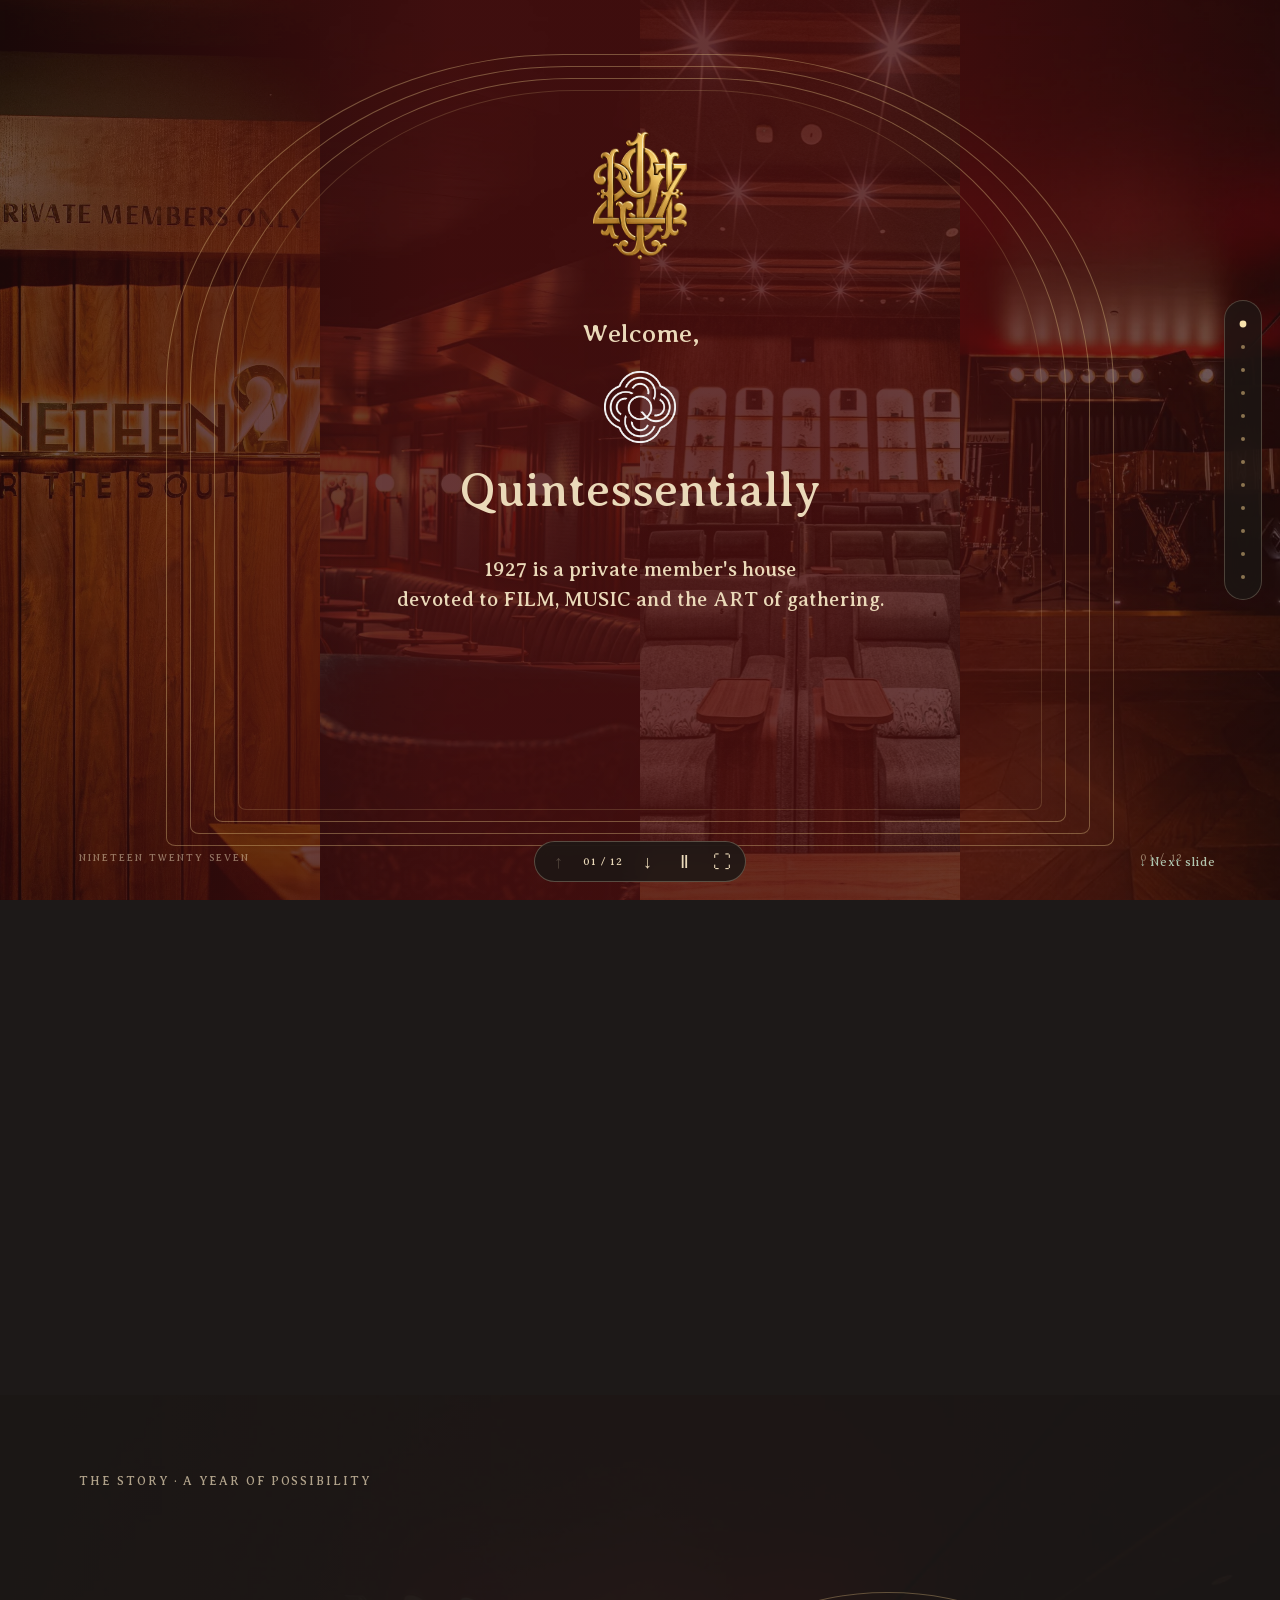
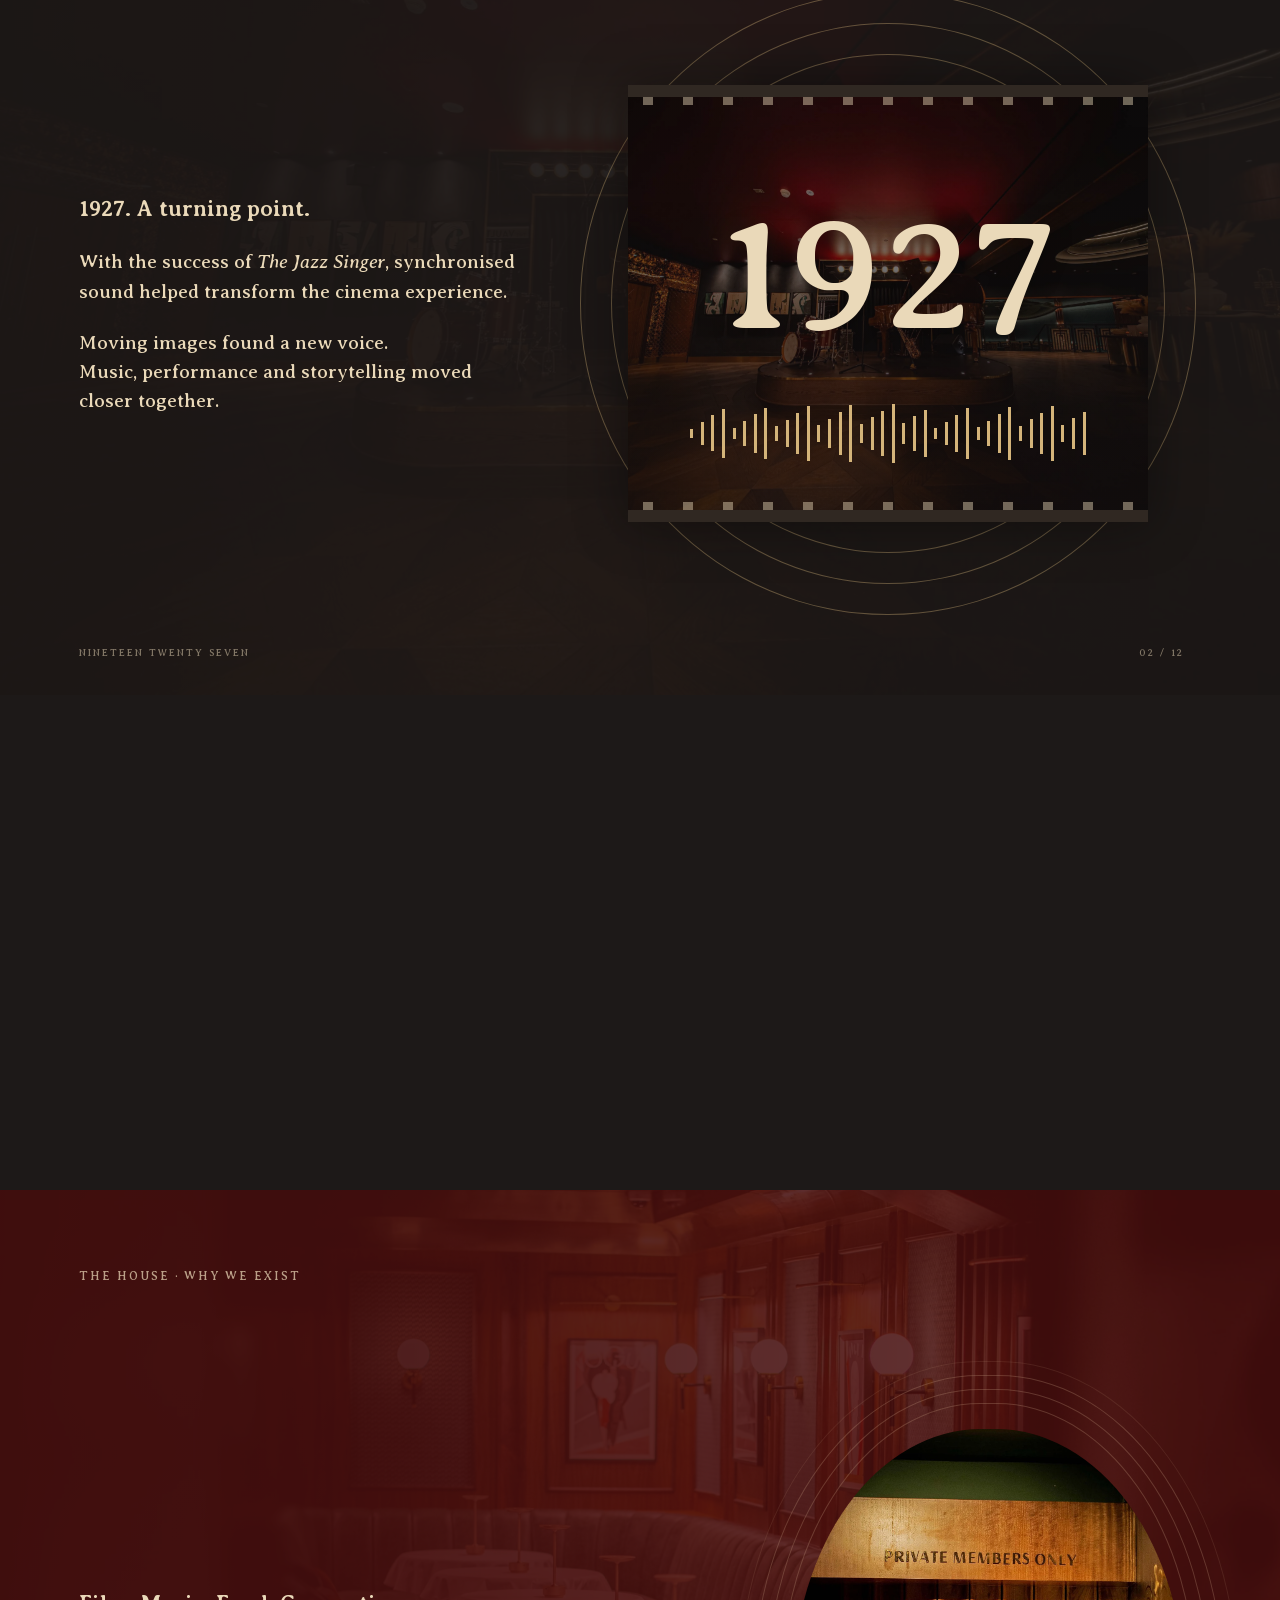
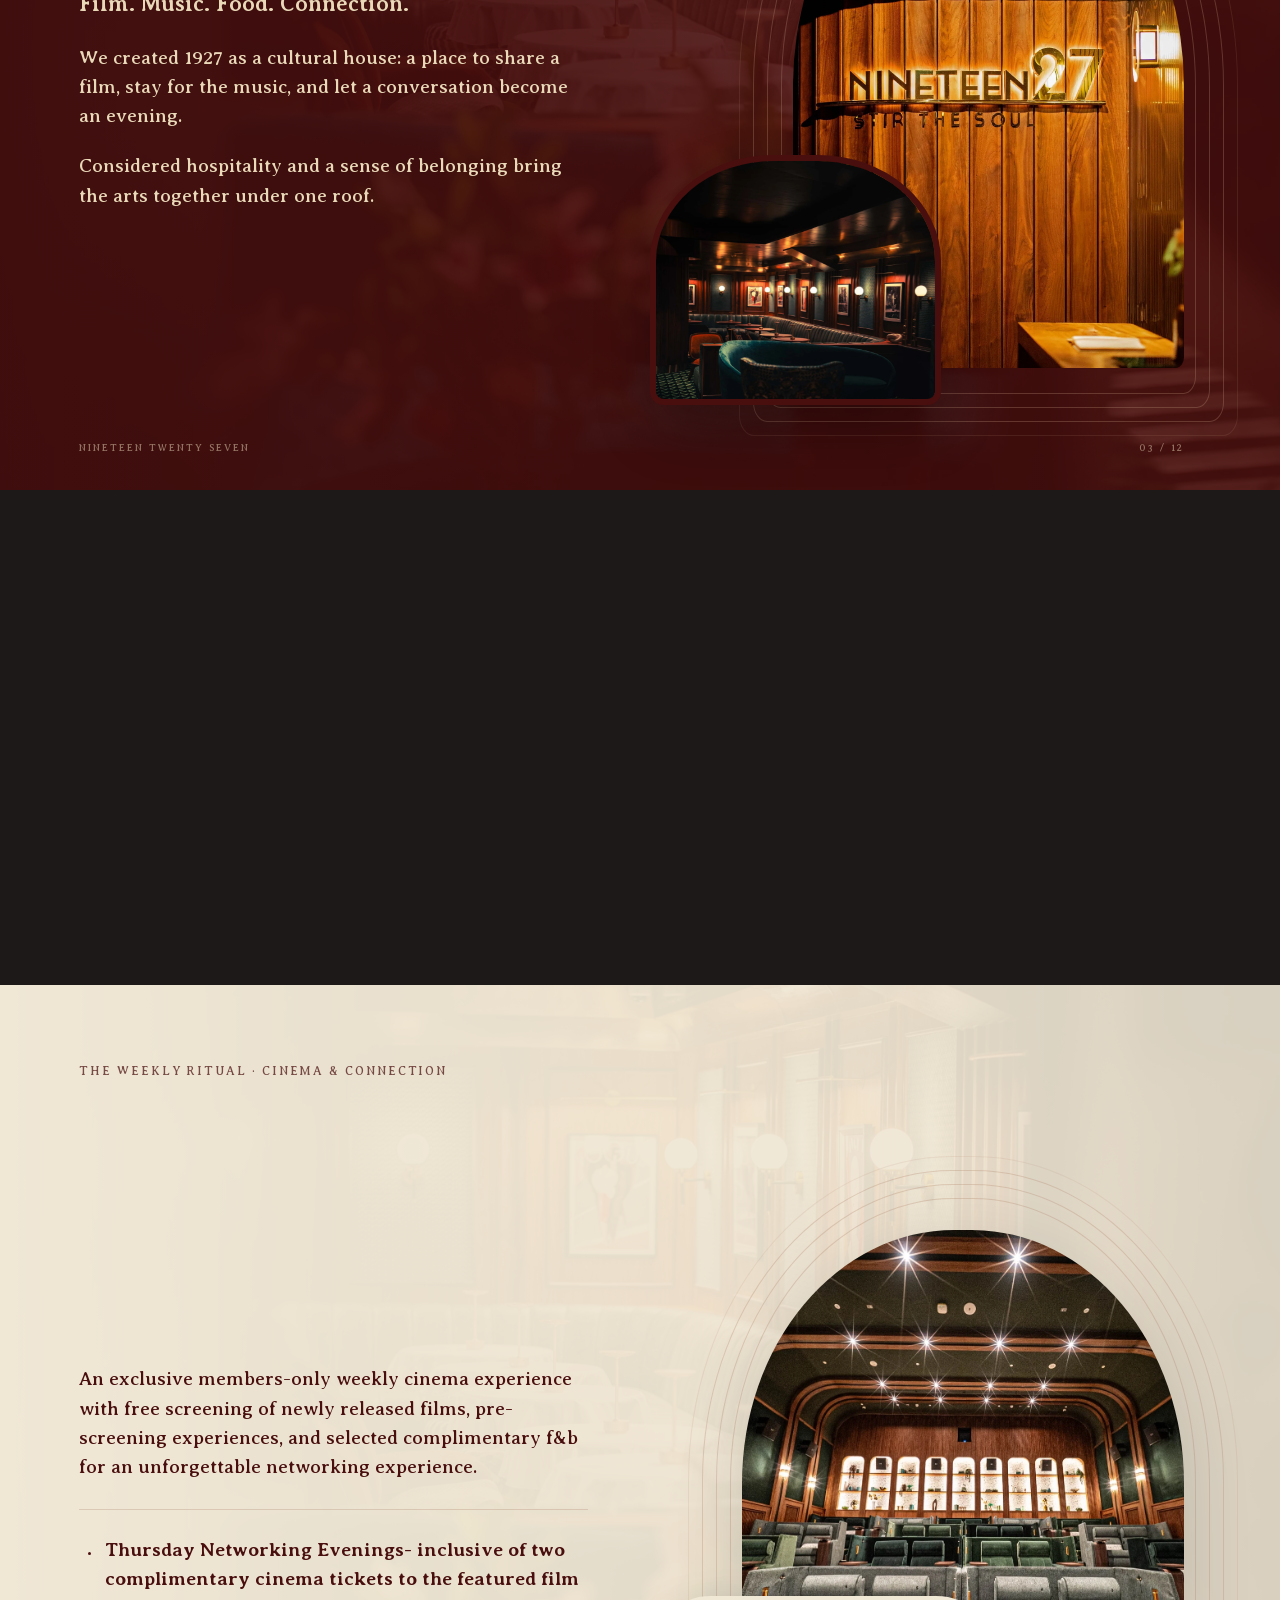
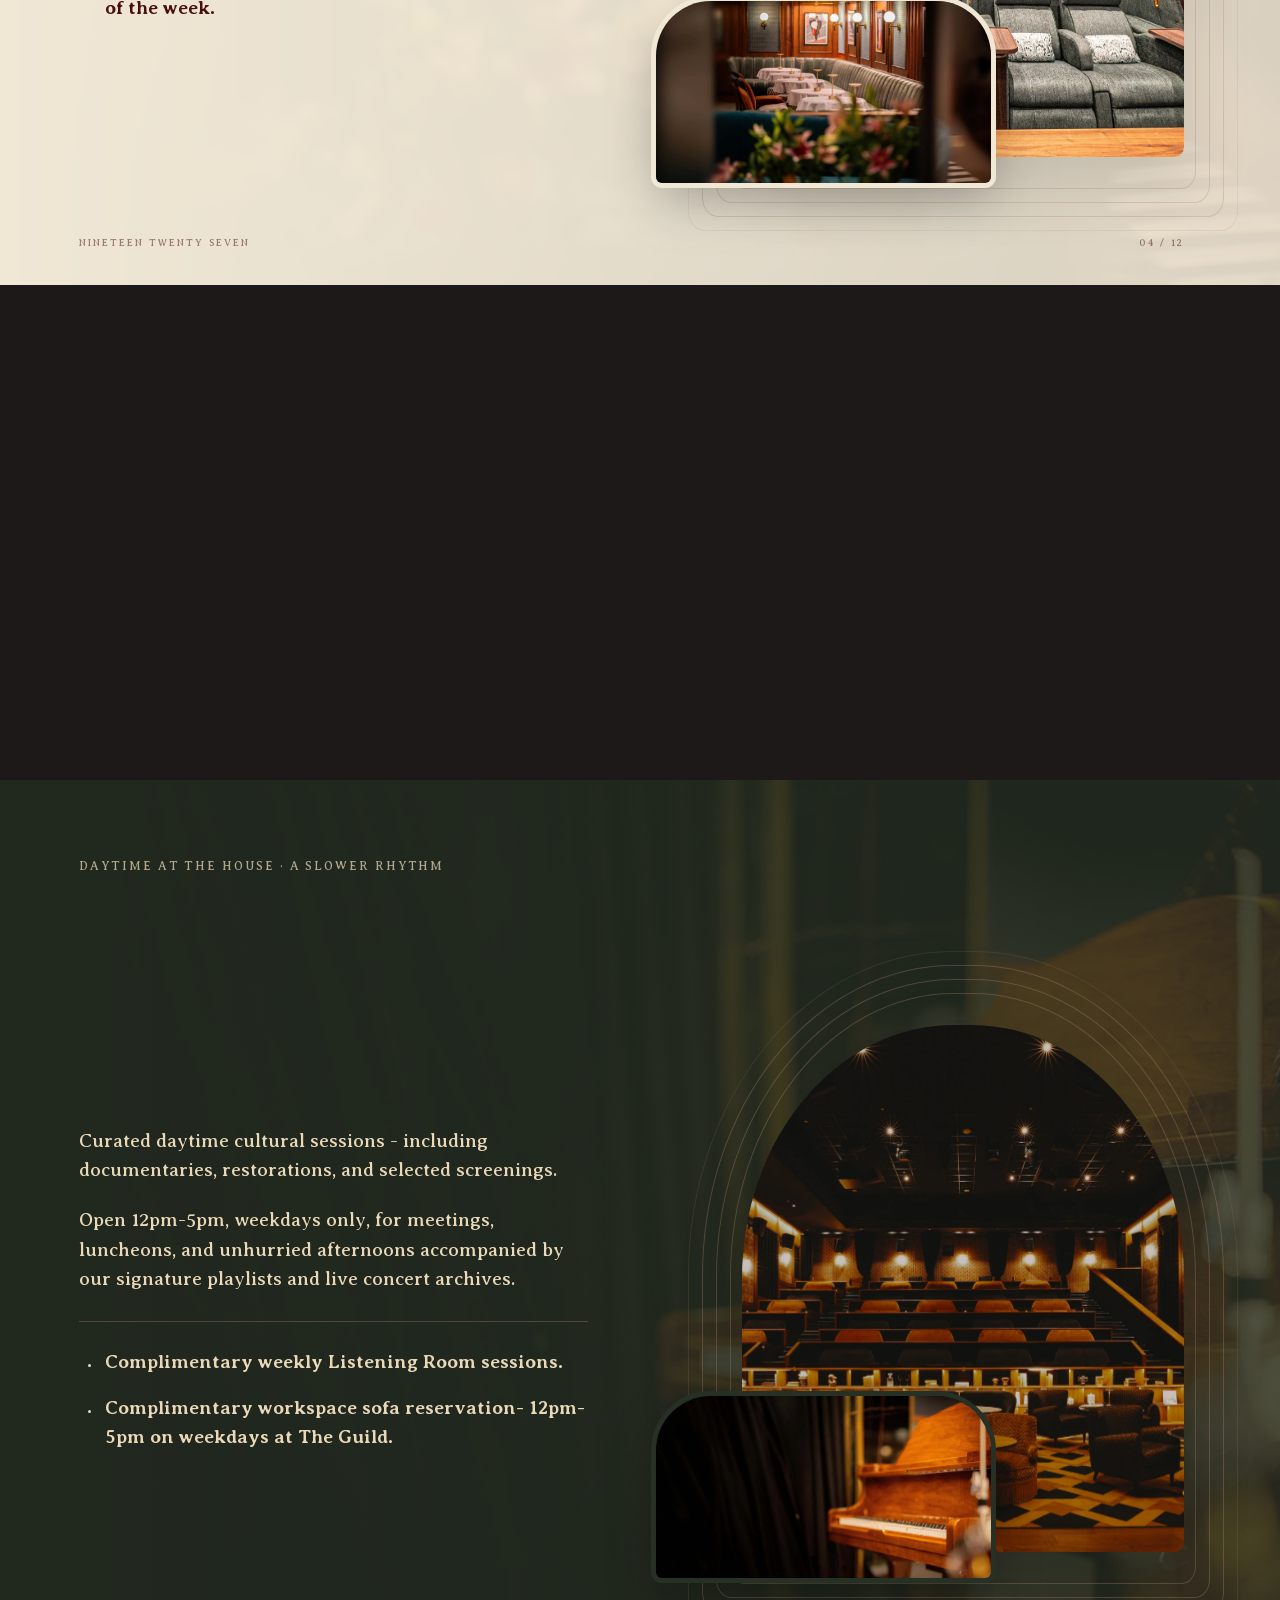
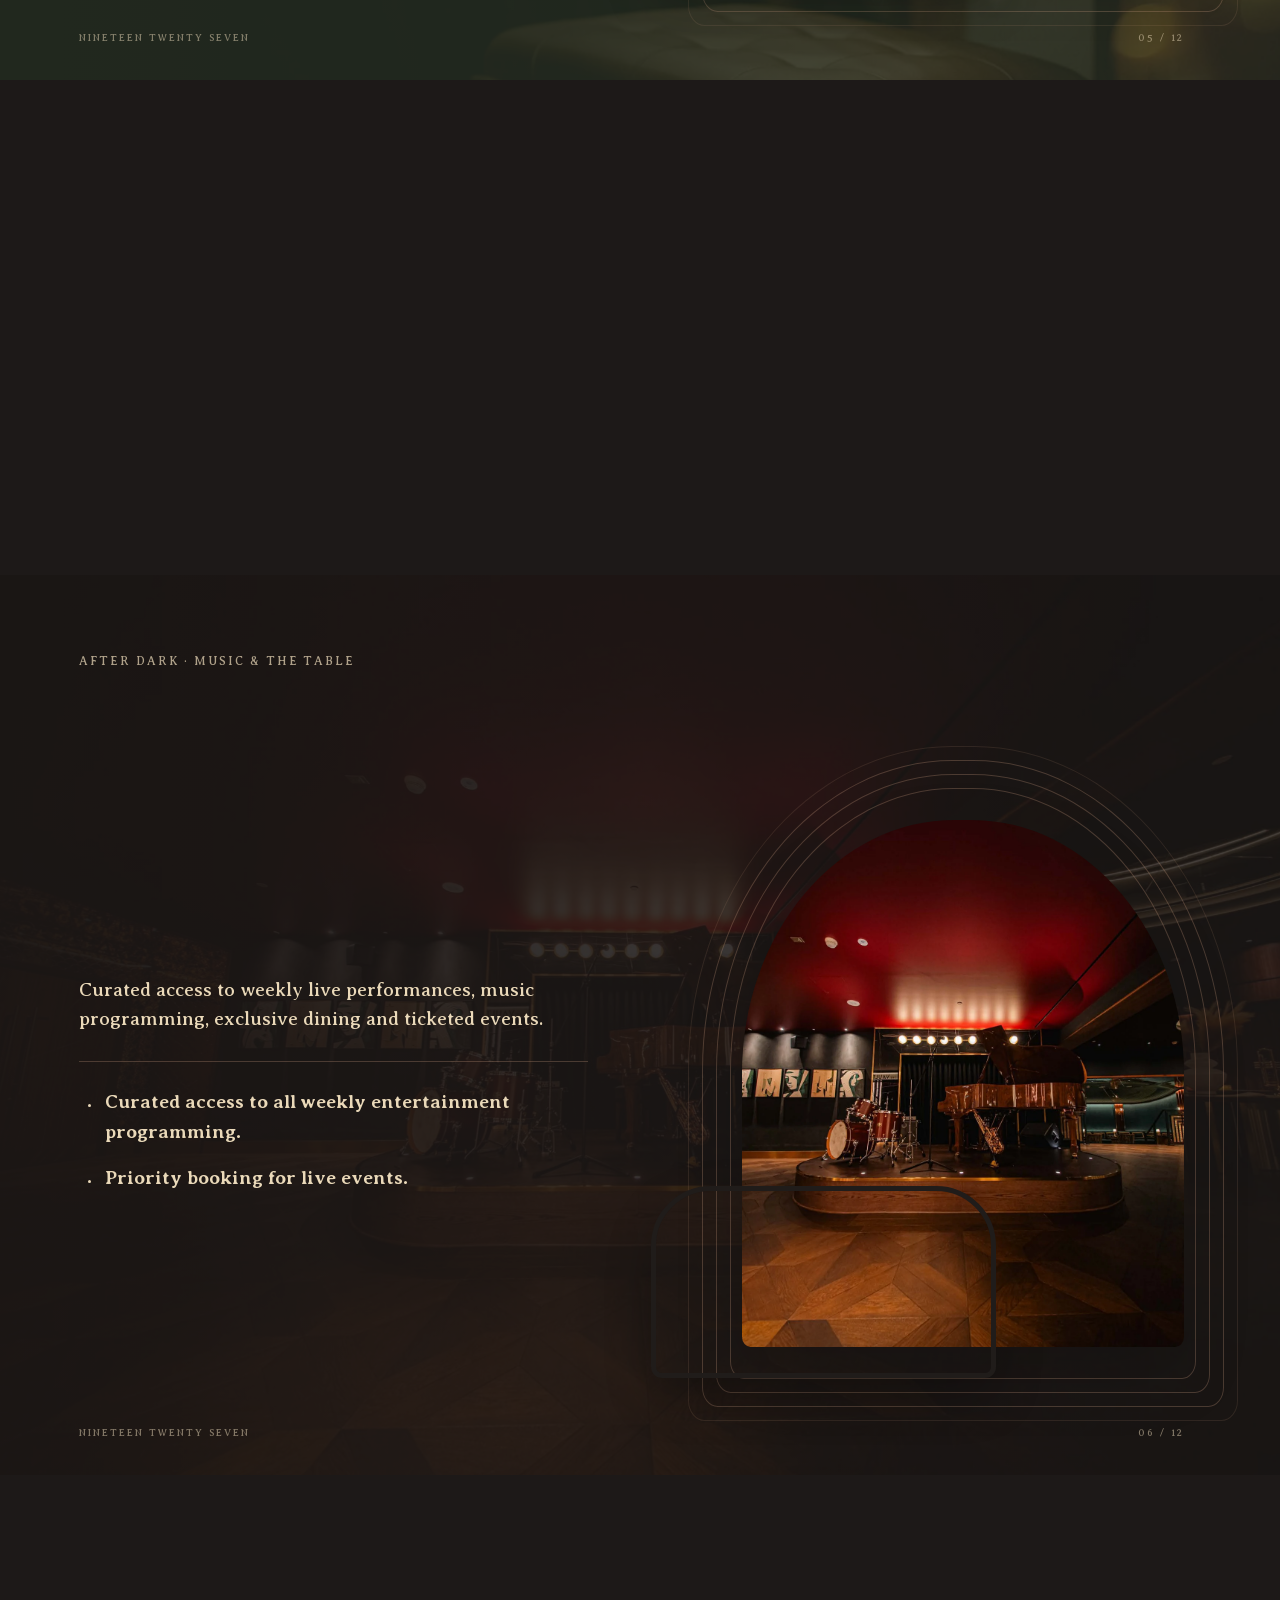
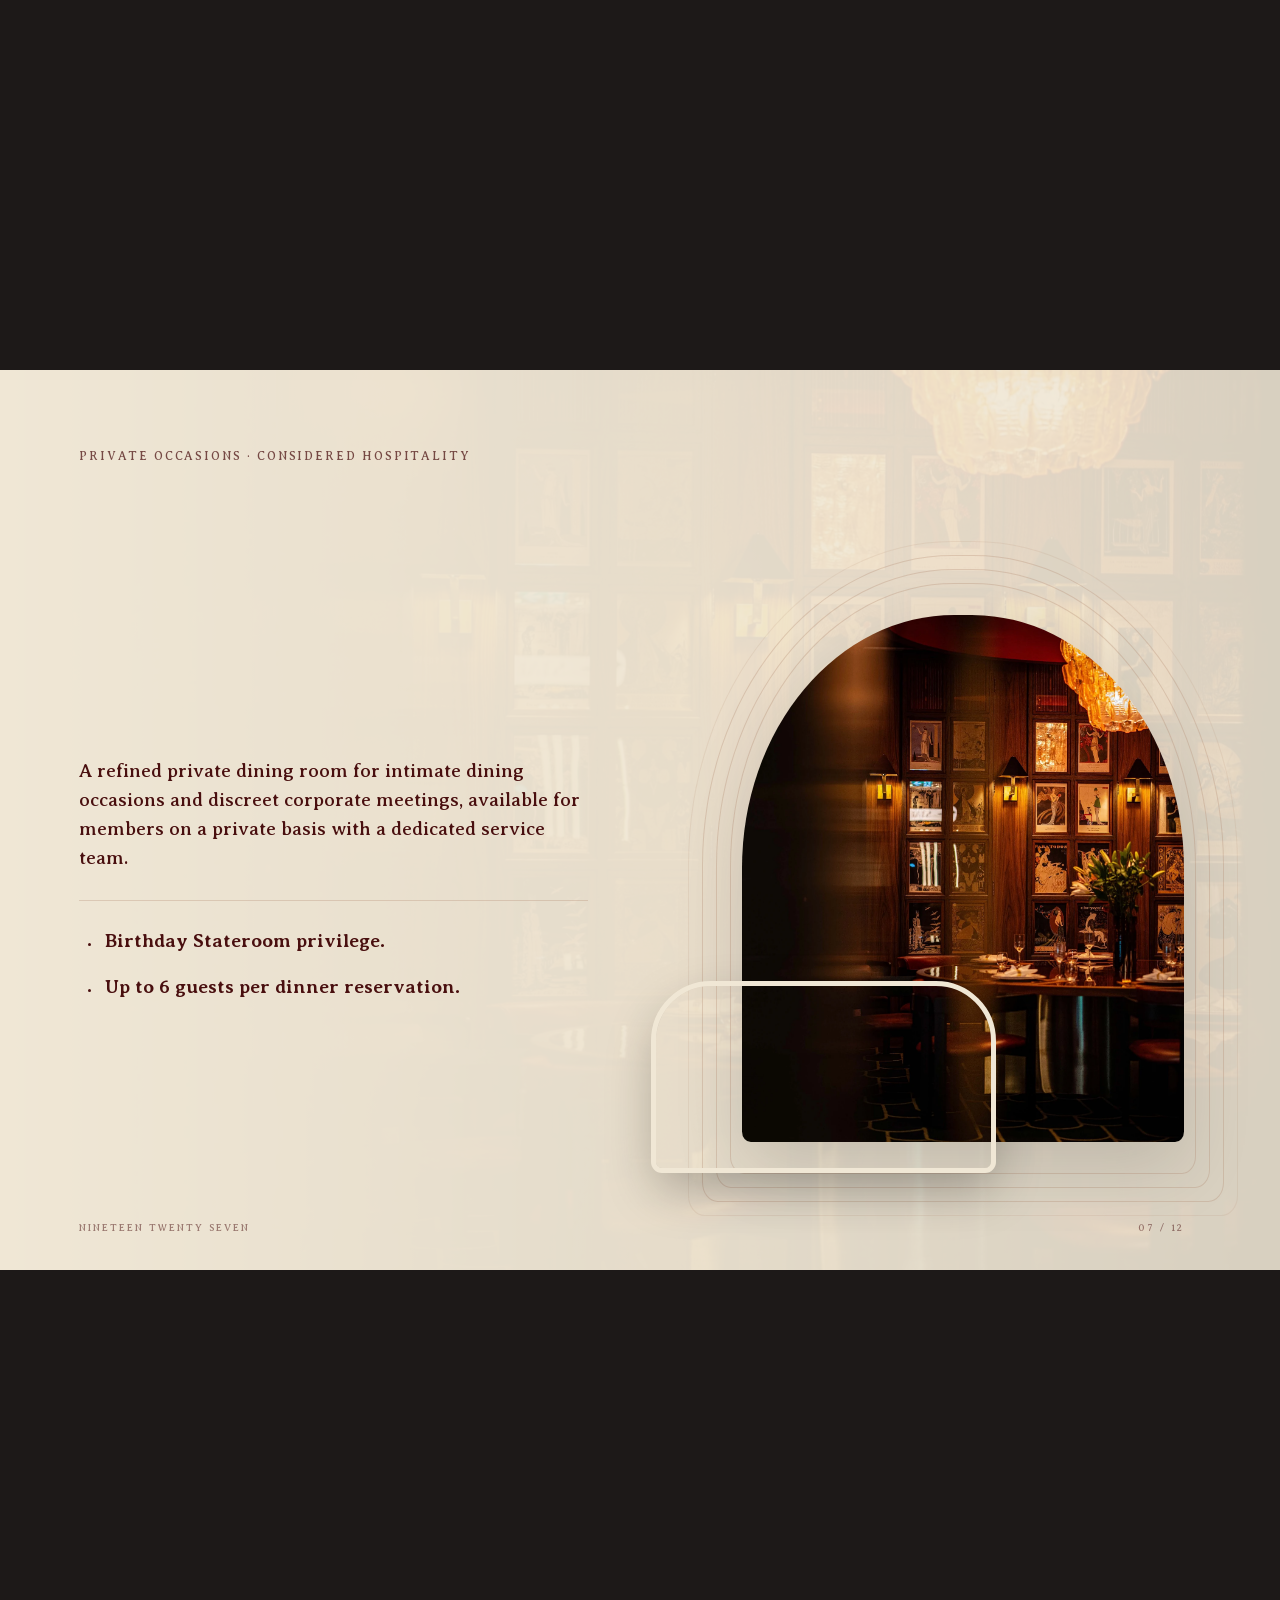
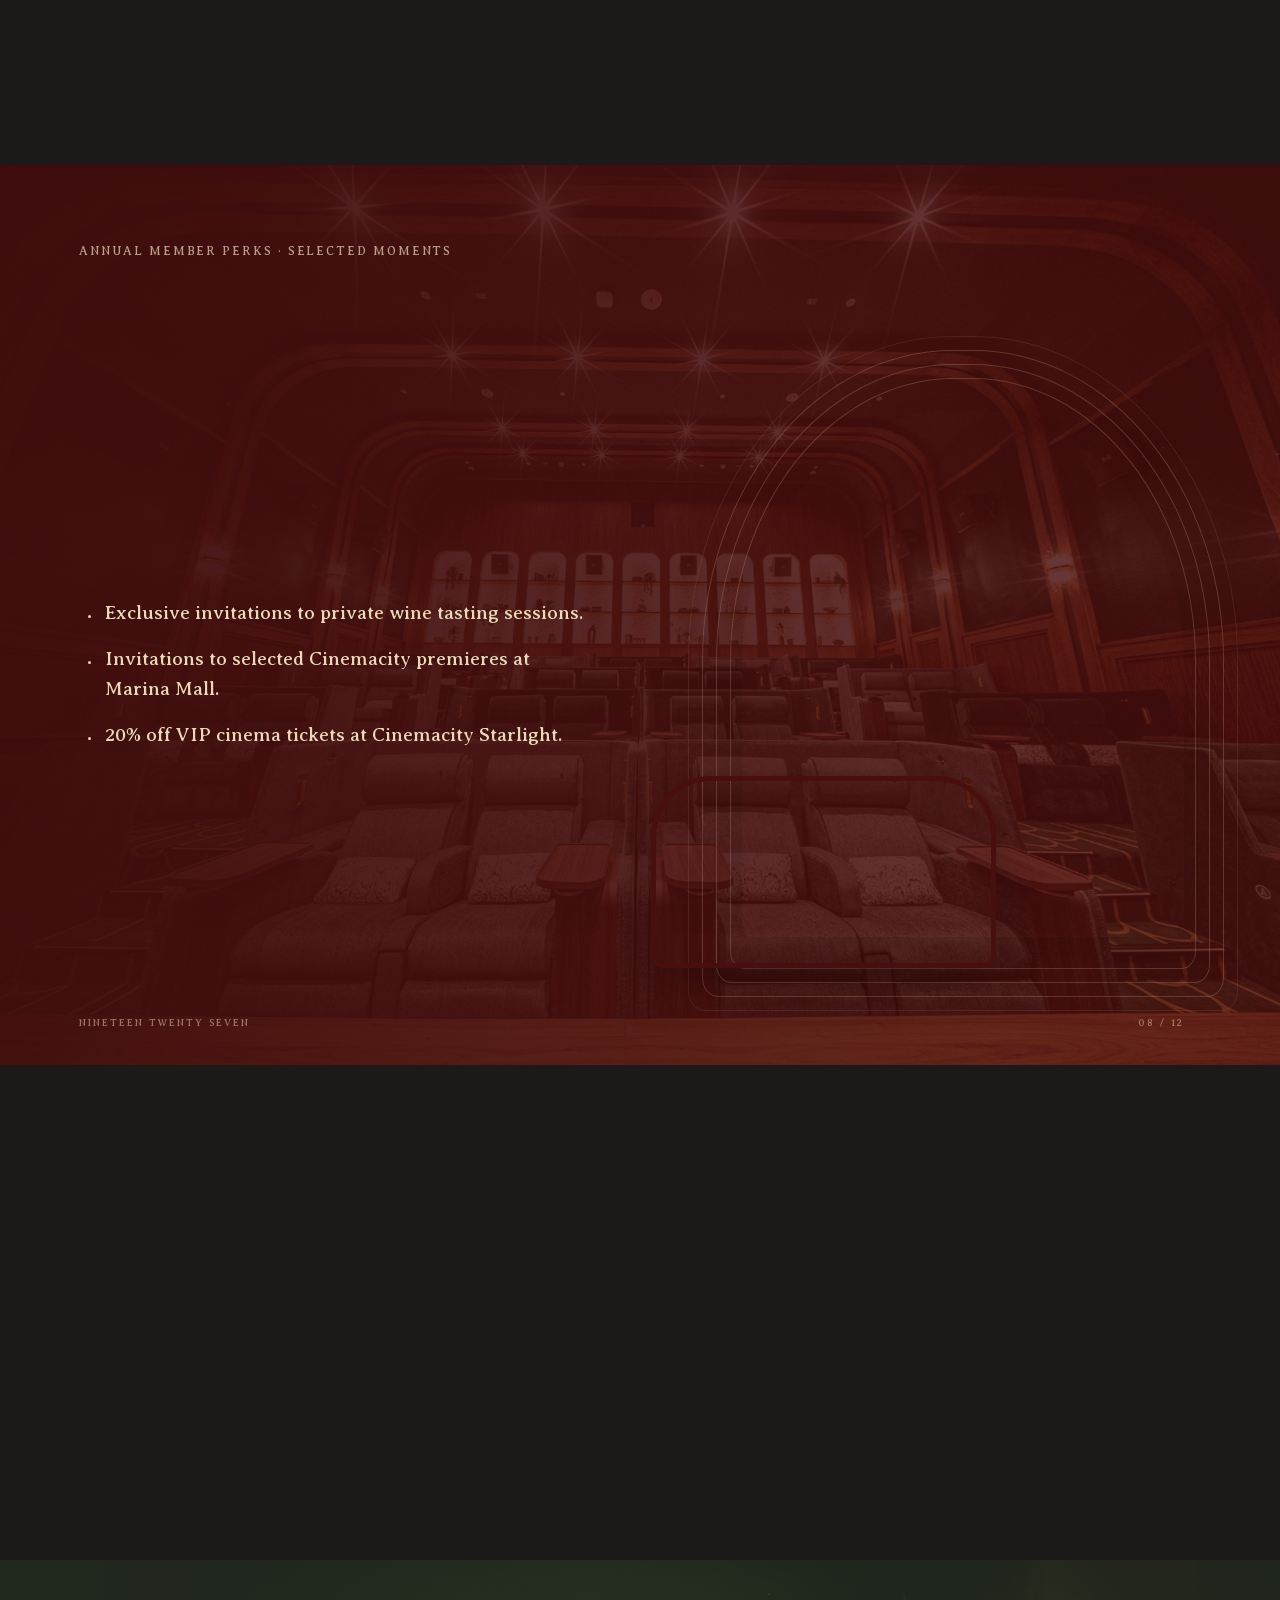
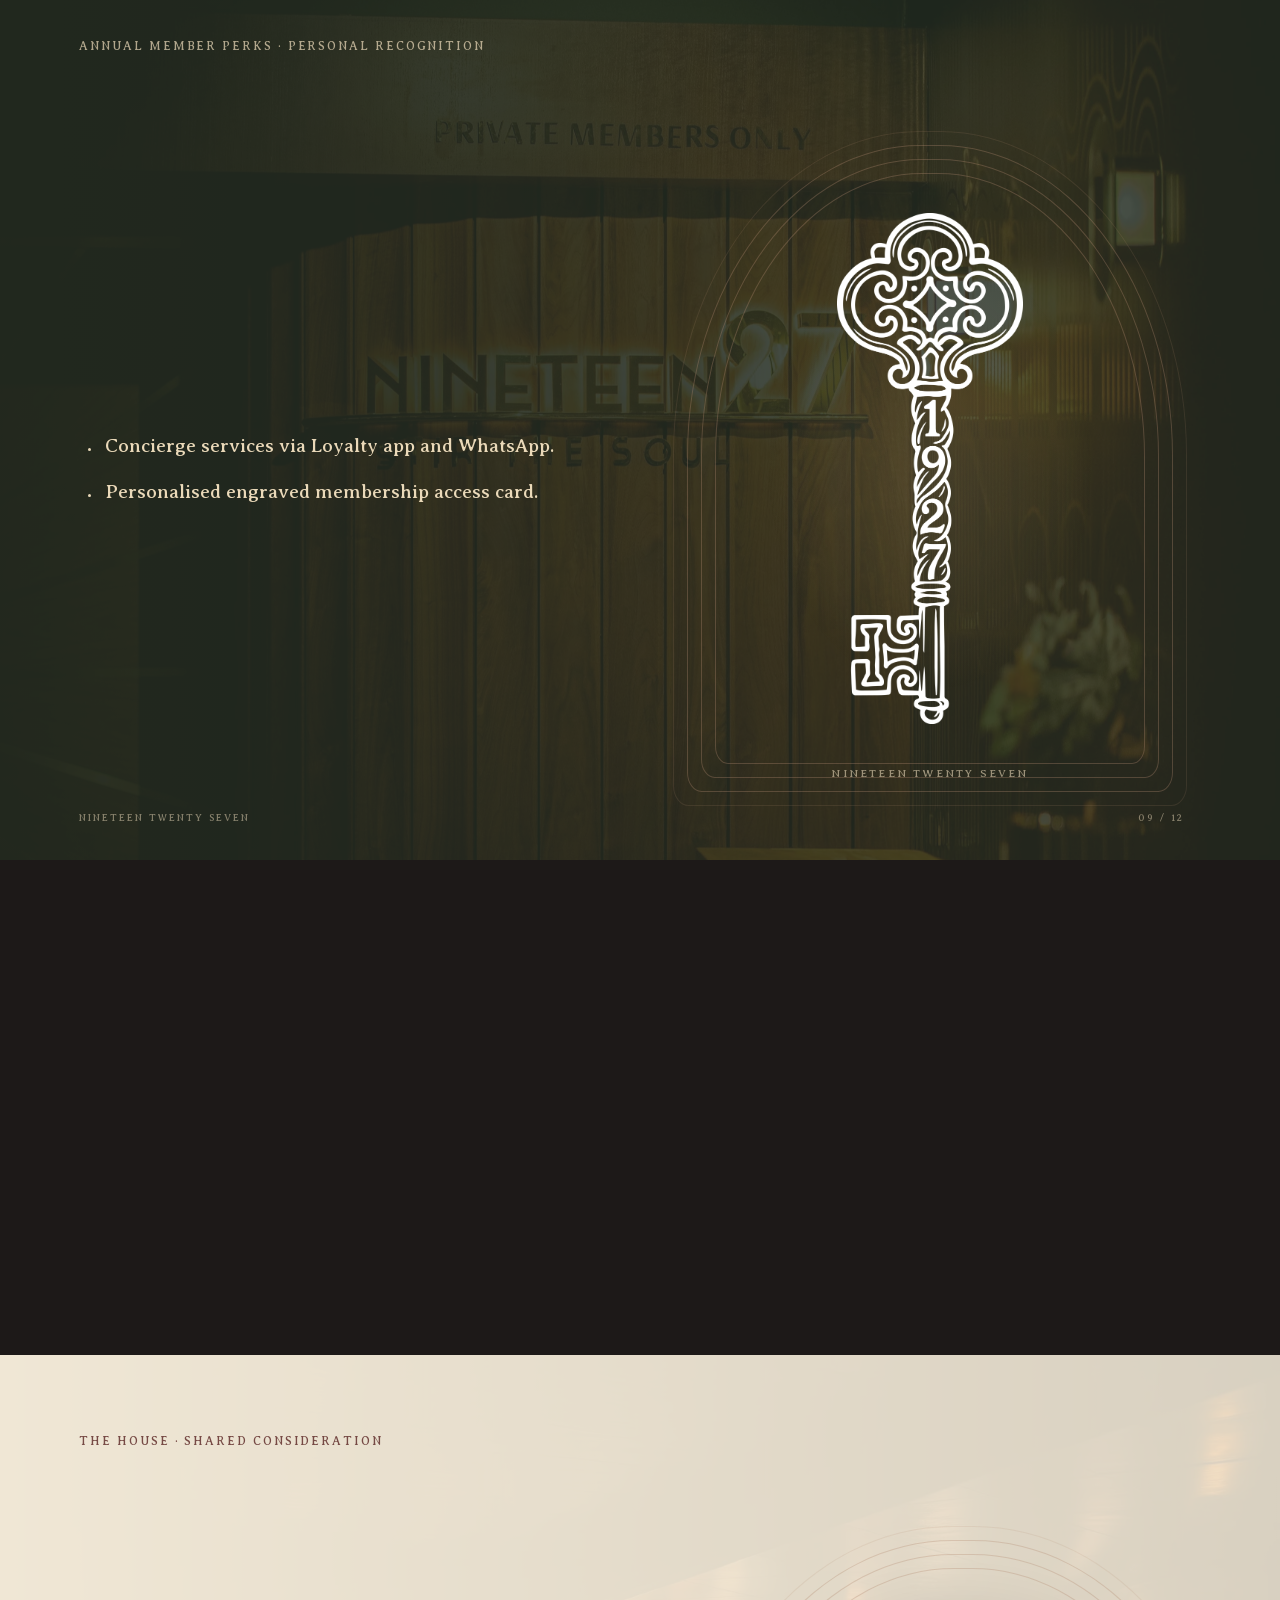
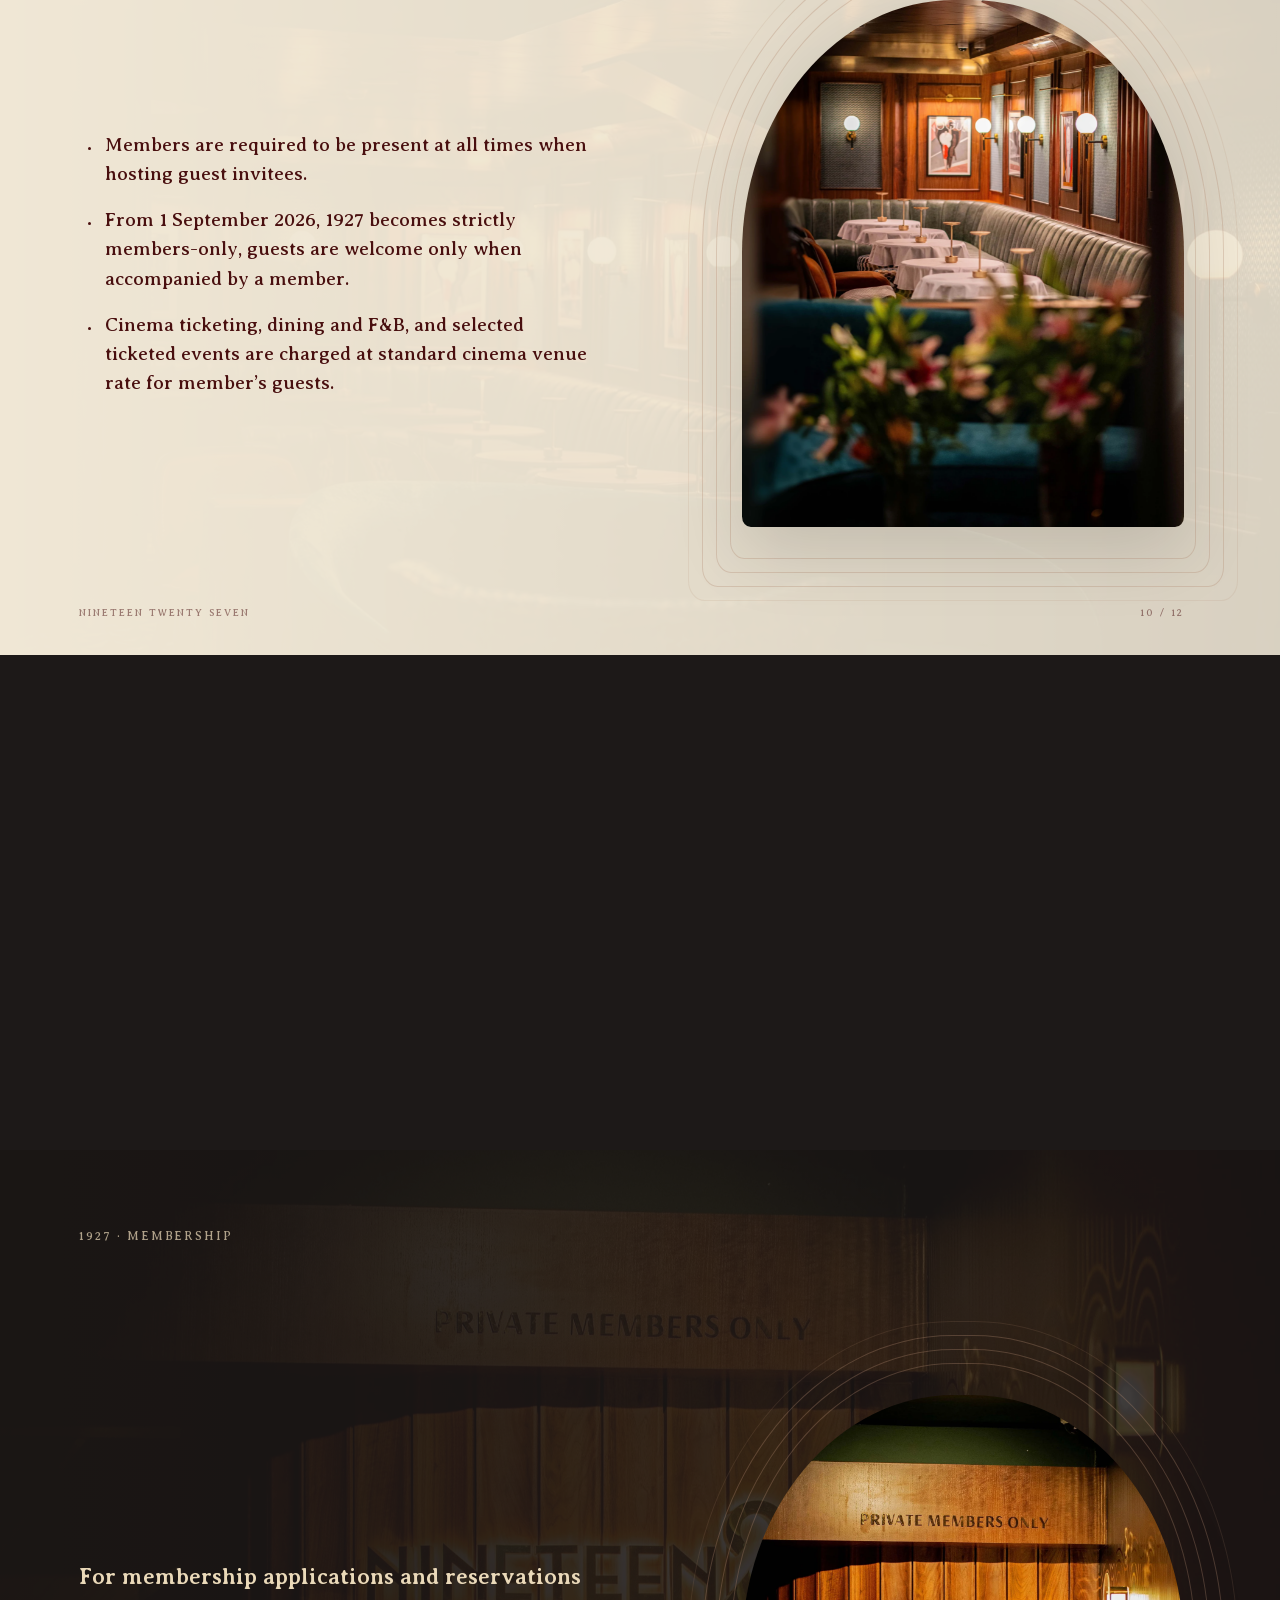
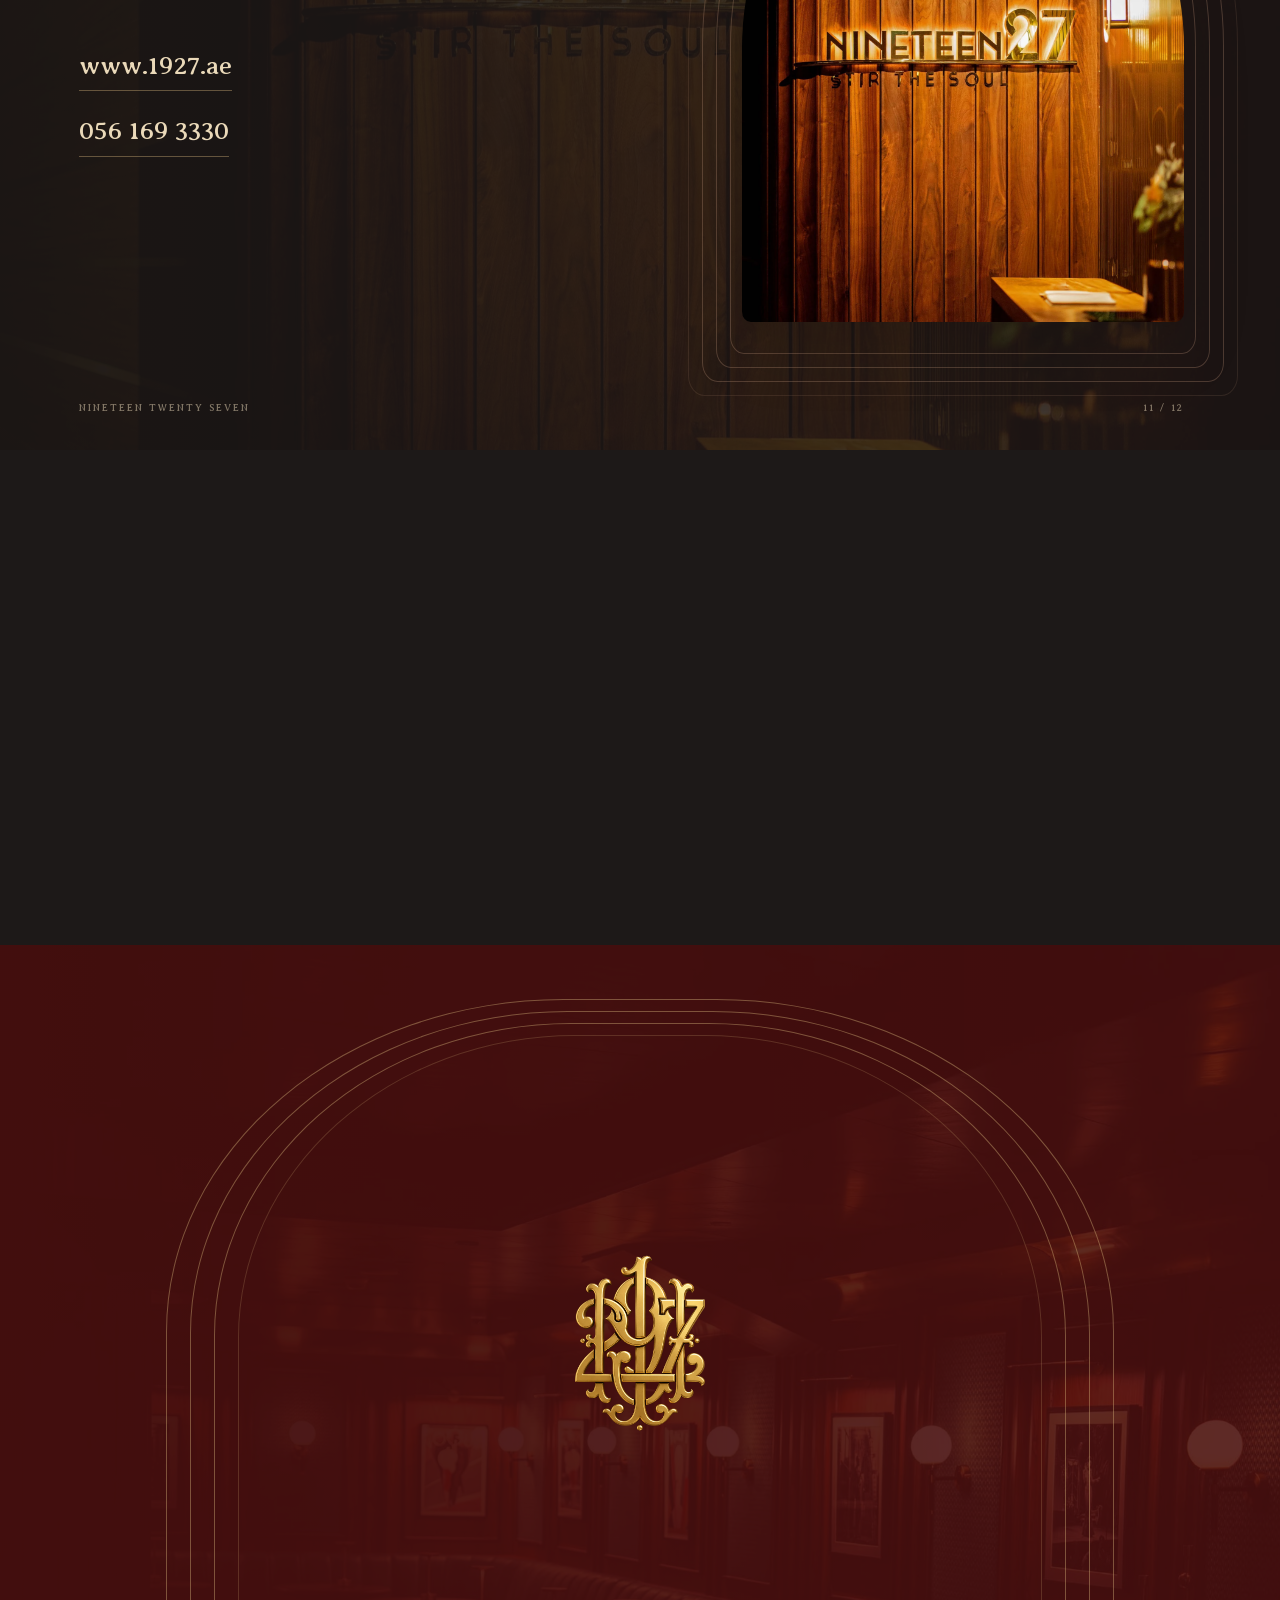
==== commit 39eebc43: "Refine Quintessentially welcome logo hierarchy and synchronized entrance" ====
--- a/quintessentially/index.html
+++ b/quintessentially/index.html
@@ -1 +1 @@
-<!doctype html><html lang="en"><head><meta charset="utf-8"><meta name="viewport" content="width=device-width, initial-scale=1"><meta name="theme-color" content="#490f0f"><title>1927 · A Private Introduction for Quintessentially</title><link rel="preload" href="assets/AveriaSerifLibre-Regular.ttf" as="font" type="font/ttf" crossorigin><link rel="stylesheet" href="style.css?v=3"><link rel="stylesheet" href="opening-titles.css"><script src="opening-titles.js" defer></script><script src="app.js?v=1" defer></script></head><body><a class="skip" href="#presentation">Skip to presentation</a><main id="presentation"><section id="welcome" class="folio burgundy welcome" aria-labelledby="welcome-title"><div class="sc-stage"><div class="sheet"><div class="scene-backdrop" aria-hidden="true"><img class="drift" src="assets/lounge.webp" alt=""></div><div class="grain" aria-hidden="true"></div><div class="welcome-columns" aria-hidden="true"><div><img class="drift" src="assets/entrance.webp" alt=""></div><div><img class="drift" src="assets/lounge.webp" alt=""></div><div><img class="drift" src="assets/vault.webp" alt=""></div><div><img class="drift" src="assets/stage.webp" alt=""></div></div><div class="welcome-scrim"></div><div class="deco-portal" aria-hidden="true"><i></i><i></i><i></i><i></i></div><div class="welcome-lockup"><img class="seal welcome-gold" src="assets/welcome-1927-gold.png" alt="1927 gold monogram"><h1 id="welcome-title" data-opening-title><span class="welcome-word">Welcome,</span><span class="welcome-partner"><img class="partner-logo" src="assets/quintessentially-logo.png" alt="" aria-hidden="true"><span>Quintessentially</span></span></h1><p class="welcome-sub"><span>1927 is a private member&#39;s house</span><br> <span>devoted to FILM, MUSIC and the ART of gathering.</span></p></div><footer><span>NINETEEN TWENTY SEVEN</span><span>01 / 12</span></footer></div></div></section><section id="year" class="folio ink year" aria-labelledby="year-title"><div class="sc-stage"><div class="sheet"><div class="scene-backdrop" aria-hidden="true"><img class="drift" src="assets/stage.webp" alt=""></div><div class="grain" aria-hidden="true"></div><header><p class="eyebrow">THE STORY · A YEAR OF POSSIBILITY</p><h2 id="year-title">A new voice for cinema.</h2></header><div class="slide-content"><div class="copy"><p class="lead">1927. A turning point.</p><p>With the success of <em>The Jazz Singer</em>, synchronised sound helped transform the cinema experience.</p><p>Moving images found a new voice.<br>Music, performance and storytelling moved closer together.</p></div><div class="visual year-visual"><div class="year-orbits" aria-hidden="true"><i></i><i></i><i></i><i></i></div><div class="film-window"><figure class="film-photo"><img class="drift" src="assets/stage.webp" alt="The piano and performance stage at 1927 today." decoding="async"></figure><div class="film-shade"></div><span class="year-number">1927</span><div class="sound-wave" aria-hidden="true"><i style="--i:0;--h:12%"></i><i style="--i:1;--h:29%"></i><i style="--i:2;--h:46%"></i><i style="--i:3;--h:63%"></i><i style="--i:4;--h:15%"></i><i style="--i:5;--h:32%"></i><i style="--i:6;--h:49%"></i><i style="--i:7;--h:66%"></i><i style="--i:8;--h:18%"></i><i style="--i:9;--h:35%"></i><i style="--i:10;--h:52%"></i><i style="--i:11;--h:69%"></i><i style="--i:12;--h:21%"></i><i style="--i:13;--h:38%"></i><i style="--i:14;--h:55%"></i><i style="--i:15;--h:72%"></i><i style="--i:16;--h:24%"></i><i style="--i:17;--h:41%"></i><i style="--i:18;--h:58%"></i><i style="--i:19;--h:75%"></i><i style="--i:20;--h:27%"></i><i style="--i:21;--h:44%"></i><i style="--i:22;--h:61%"></i><i style="--i:23;--h:13%"></i><i style="--i:24;--h:30%"></i><i style="--i:25;--h:47%"></i><i style="--i:26;--h:64%"></i><i style="--i:27;--h:16%"></i><i style="--i:28;--h:33%"></i><i style="--i:29;--h:50%"></i><i style="--i:30;--h:67%"></i><i style="--i:31;--h:19%"></i><i style="--i:32;--h:36%"></i><i style="--i:33;--h:53%"></i><i style="--i:34;--h:70%"></i><i style="--i:35;--h:22%"></i><i style="--i:36;--h:39%"></i><i style="--i:37;--h:56%"></i></div></div></div></div><footer><span>NINETEEN TWENTY SEVEN</span><span>02 / 12</span></footer></div></div></section><section id="house" class="folio burgundy house" aria-labelledby="house-title"><div class="sc-stage"><div class="sheet"><div class="scene-backdrop" aria-hidden="true"><img class="drift" src="assets/gathering.webp" alt=""></div><div class="grain" aria-hidden="true"></div><header><p class="eyebrow">THE HOUSE · WHY WE EXIST</p><h2 id="house-title">A house for the art of gathering.</h2></header><div class="slide-content"><div class="copy"><p class="lead">Film. Music. Food. Connection.</p><p>We created 1927 as a cultural house: a place to share a film, stay for the music, and let a conversation become an evening.</p><p>Considered hospitality and a sense of belonging bring the arts together under one roof.</p></div><div class="visual house-visual"><div class="art-lines" aria-hidden="true"><i></i><i></i><i></i><i></i></div><figure class="entrance-arch"><img class="drift" src="assets/entrance.webp" alt="1927 entrance with the private members sign." decoding="async"></figure><figure class="house-small"><img class="drift" src="assets/lounge.webp" alt="1927 lounge with teal seating." decoding="async"></figure></div></div><footer><span>NINETEEN TWENTY SEVEN</span><span>03 / 12</span></footer></div></div></section><section id="thursday" class="folio cream" aria-labelledby="thursday-title"><div class="sc-stage"><div class="sheet"><div class="scene-backdrop" aria-hidden="true"><img class="drift" src="assets/gathering.webp" alt=""></div><div class="grain" aria-hidden="true"></div><header><p class="eyebrow">THE WEEKLY RITUAL · CINEMA & CONNECTION</p><h2 id="thursday-title">Thursday Networking Evenings</h2></header><div class="slide-content"><div class="copy"><p class="" data-source="thursday-description">An exclusive members-only weekly cinema experience with free screening of newly released films, pre-screening experiences, and selected complimentary f&amp;b for an unforgettable networking experience.</p><ul class="perks"><li class="" data-source="perk-01">Thursday Networking Evenings- inclusive of two complimentary cinema tickets to the featured film of the week.</li></ul></div><div class="visual"><div class="art-lines" aria-hidden="true"><i></i><i></i><i></i><i></i></div><figure class="arch"><img class="drift" src="assets/vault.webp" alt="The Vault screening room." decoding="async"></figure><figure class="inset"><img class="drift" src="assets/gathering.webp" alt="1927 dining area." decoding="async"></figure></div></div><footer><span>NINETEEN TWENTY SEVEN</span><span>04 / 12</span></footer></div></div></section><section id="listening" class="folio olive" aria-labelledby="listening-title"><div class="sc-stage"><div class="sheet"><div class="scene-backdrop" aria-hidden="true"><img class="drift" src="assets/piano.webp" alt=""></div><div class="grain" aria-hidden="true"></div><header><p class="eyebrow">DAYTIME AT THE HOUSE · A SLOWER RHYTHM</p><h2 id="listening-title">Listening Rooms</h2></header><div class="slide-content"><div class="copy"><p class="" data-source="listening-description">Curated daytime cultural sessions - including documentaries, restorations, and selected screenings.</p><p class="" data-source="listening-hours">Open 12pm-5pm, weekdays only, for meetings, luncheons, and unhurried afternoons accompanied by our signature playlists and live concert archives.</p><ul class="perks"><li class="" data-source="perk-02">Complimentary weekly Listening Room sessions.</li><li class="" data-source="perk-03">Complimentary workspace sofa reservation- 12pm-5pm on weekdays at The Guild.</li></ul></div><div class="visual"><div class="art-lines" aria-hidden="true"><i></i><i></i><i></i><i></i></div><figure class="arch"><img class="drift" src="assets/screening-v14-guild.webp" alt="The Guild, with tiered sofas and front lounge seating." decoding="async"></figure><figure class="inset"><img class="drift" src="assets/piano.webp" alt="Piano detail in the 1927 booklet." decoding="async"></figure></div></div><footer><span>NINETEEN TWENTY SEVEN</span><span>05 / 12</span></footer></div></div></section><section id="live" class="folio ink" aria-labelledby="live-title"><div class="sc-stage"><div class="sheet"><div class="scene-backdrop" aria-hidden="true"><img class="drift" src="assets/stage.webp" alt=""></div><div class="grain" aria-hidden="true"></div><header><p class="eyebrow">AFTER DARK · MUSIC & THE TABLE</p><h2 id="live-title">Live Entertainment & Dining</h2></header><div class="slide-content"><div class="copy"><p class="" data-source="live-description">Curated access to weekly live performances, music programming, exclusive dining and ticketed events.</p><ul class="perks"><li class="" data-source="perk-04">Curated access to all weekly entertainment programming.</li><li class="" data-source="perk-05">Priority booking for live events.</li></ul></div><div class="visual"><div class="art-lines" aria-hidden="true"><i></i><i></i><i></i><i></i></div><figure class="arch"><img class="drift" src="assets/stage.webp" alt="1927 performance stage with piano and drums." decoding="async"></figure><figure class="inset"><img class="drift" src="assets/dining.webp" alt="Dining photograph from the 1927 booklet." decoding="async"></figure></div></div><footer><span>NINETEEN TWENTY SEVEN</span><span>06 / 12</span></footer></div></div></section><section id="stateroom" class="folio cream" aria-labelledby="stateroom-title"><div class="sc-stage"><div class="sheet"><div class="scene-backdrop" aria-hidden="true"><img class="drift" src="assets/stateroom.webp" alt=""></div><div class="grain" aria-hidden="true"></div><header><p class="eyebrow">PRIVATE OCCASIONS · CONSIDERED HOSPITALITY</p><h2 id="stateroom-title">The Stateroom</h2></header><div class="slide-content"><div class="copy"><p class="" data-source="stateroom-description">A refined private dining room for intimate dining occasions and discreet corporate meetings, available for members on a private basis with a dedicated service team.</p><ul class="perks"><li class="" data-source="perk-08">Birthday Stateroom privilege.</li><li class="" data-source="perk-09">Up to 6 guests per dinner reservation.</li></ul></div><div class="visual"><div class="art-lines" aria-hidden="true"><i></i><i></i><i></i><i></i></div><figure class="arch"><img class="drift" src="assets/stateroom.webp" alt="The Stateroom, chandelier and framed posters." decoding="async"></figure><figure class="inset"><img class="drift" src="assets/dining.webp" alt="A dining setting from the booklet." decoding="async"></figure></div></div><footer><span>NINETEEN TWENTY SEVEN</span><span>07 / 12</span></footer></div></div></section><section id="invitations" class="folio burgundy" aria-labelledby="invitations-title"><div class="sc-stage"><div class="sheet"><div class="scene-backdrop" aria-hidden="true"><img class="drift" src="assets/vault.webp" alt=""></div><div class="grain" aria-hidden="true"></div><header><p class="eyebrow">ANNUAL MEMBER PERKS · SELECTED MOMENTS</p><h2 id="invitations-title">Invitations & cinema privileges</h2></header><div class="slide-content"><div class="copy"><ul class="perks"><li class="" data-source="perk-06">Exclusive invitations to private wine tasting sessions.</li><li class="" data-source="perk-07">Invitations to selected Cinemacity premieres at Marina Mall.</li><li class="" data-source="perk-10">20% off VIP cinema tickets at Cinemacity Starlight.</li></ul></div><div class="visual"><div class="art-lines" aria-hidden="true"><i></i><i></i><i></i><i></i></div><figure class="arch"><img class="drift" src="assets/screening-v14-vault-detail.webp" alt="Reclining seat detail in The Vault." decoding="async"></figure><figure class="inset"><img class="drift" src="assets/dining.webp" alt="A dining setting and glass from the booklet." decoding="async"></figure></div></div><footer><span>NINETEEN TWENTY SEVEN</span><span>08 / 12</span></footer></div></div></section><section id="belonging" class="folio olive" aria-labelledby="belonging-title"><div class="sc-stage"><div class="sheet"><div class="scene-backdrop" aria-hidden="true"><img class="drift" src="assets/entrance.webp" alt=""></div><div class="grain" aria-hidden="true"></div><header><p class="eyebrow">ANNUAL MEMBER PERKS · PERSONAL RECOGNITION</p><h2 id="belonging-title">The details of belonging</h2></header><div class="slide-content"><div class="copy"><ul class="perks"><li class="" data-source="perk-11">Concierge services via Loyalty app and WhatsApp.</li><li class="" data-source="perk-12">Personalised engraved membership access card.</li></ul></div><div class="visual key-visual"><div class="art-lines" aria-hidden="true"><i></i><i></i><i></i><i></i></div><div class="key-halo" aria-hidden="true"></div><img class="brand-key" src="assets/key.jpg" alt="The original 1927 ornamental key icon"><span class="key-caption">NINETEEN TWENTY SEVEN</span></div></div><footer><span>NINETEEN TWENTY SEVEN</span><span>09 / 12</span></footer></div></div></section><section id="policy" class="folio cream" aria-labelledby="policy-title"><div class="sc-stage"><div class="sheet"><div class="scene-backdrop" aria-hidden="true"><img class="drift" src="assets/lounge.webp" alt=""></div><div class="grain" aria-hidden="true"></div><header><p class="eyebrow">THE HOUSE · SHARED CONSIDERATION</p><h2 id="policy-title">Member’s Policy</h2></header><div class="slide-content"><div class="copy"><ul class="perks"><li class="" data-source="policy-01">Members are required to be present at all times when hosting guest invitees.</li><li class="" data-source="policy-02">From 1 September 2026, 1927 becomes strictly members-only, guests are welcome only when accompanied by a member.</li><li class="" data-source="policy-03">Cinema ticketing, dining and F&amp;B, and selected ticketed events are charged at standard cinema venue rate for member’s guests.</li></ul></div><div class="visual"><div class="art-lines" aria-hidden="true"><i></i><i></i><i></i><i></i></div><figure class="arch"><img class="drift" src="assets/gathering.webp" alt="Tables and curved seating in the 1927 dining room." decoding="async"></figure></div></div><footer><span>NINETEEN TWENTY SEVEN</span><span>10 / 12</span></footer></div></div></section><section id="contact" class="folio ink" aria-labelledby="contact-title"><div class="sc-stage"><div class="sheet"><div class="scene-backdrop" aria-hidden="true"><img class="drift" src="assets/entrance.webp" alt=""></div><div class="grain" aria-hidden="true"></div><header><p class="eyebrow">1927 · MEMBERSHIP</p><h2 id="contact-title">A place to belong.</h2></header><div class="slide-content"><div class="copy"><p class="lead" data-source="contact-title">For membership applications and reservations</p><div class="contact-lines"><a href="https://www.1927.ae" target="_blank" rel="noopener" data-source="website">www.1927.ae</a><a href="tel:+971561693330" data-source="phone">056 169 3330</a></div></div><div class="visual"><div class="art-lines" aria-hidden="true"><i></i><i></i><i></i><i></i></div><figure class="arch"><img class="drift" src="assets/entrance.webp" alt="The entrance to 1927." decoding="async"></figure></div></div><footer><span>NINETEEN TWENTY SEVEN</span><span>11 / 12</span></footer></div></div></section><section id="thank-you" class="folio burgundy ending" aria-labelledby="thank-you-title"><div class="sc-stage"><div class="sheet"><div class="scene-backdrop" aria-hidden="true"><img class="drift" src="assets/lounge.webp" alt=""></div><div class="grain" aria-hidden="true"></div><div class="deco-portal" aria-hidden="true"><i></i><i></i><i></i><i></i></div><div class="end-lockup"><img src="assets/opening-1927.webp" class="gold-monogram" alt="1927"><h2 id="thank-you-title">Thank You</h2></div><footer><span>NINETEEN TWENTY SEVEN</span><span>12 / 12</span></footer></div></div></section></main><nav class="chapter-nav" aria-label="Presentation slides"><a href="#welcome" aria-label="Welcome, Quintessentially"><span></span><b>Welcome, Quintessentially</b></a><a href="#year" aria-label="A new voice for cinema."><span></span><b>A new voice for cinema.</b></a><a href="#house" aria-label="A house for the art of gathering."><span></span><b>A house for the art of gathering.</b></a><a href="#thursday" aria-label="Thursday Networking Evenings"><span></span><b>Thursday Networking Evenings</b></a><a href="#listening" aria-label="Listening Rooms"><span></span><b>Listening Rooms</b></a><a href="#live" aria-label="Live Entertainment &amp; Dining"><span></span><b>Live Entertainment &amp; Dining</b></a><a href="#stateroom" aria-label="The Stateroom"><span></span><b>The Stateroom</b></a><a href="#invitations" aria-label="Invitations &amp; cinema privileges"><span></span><b>Invitations &amp; cinema privileges</b></a><a href="#belonging" aria-label="The details of belonging"><span></span><b>The details of belonging</b></a><a href="#policy" aria-label="Member’s Policy"><span></span><b>Member’s Policy</b></a><a href="#contact" aria-label="A place to belong."><span></span><b>A place to belong.</b></a><a href="#thank-you" aria-label="Thank You"><span></span><b>Thank You</b></a></nav><div class="controls"><button class="prev" aria-label="Previous slide">↑</button><span class="position" aria-live="polite">01 / 12</span><button class="next" aria-label="Next slide">↓</button><button class="pause" aria-label="Pause ambient motion" aria-pressed="false">Ⅱ</button><button class="fullscreen" aria-label="Enter fullscreen">⛶</button></div><div class="keyboard-hint">↓ Next slide</div><noscript><style>.folio{height:auto}.sc-stage{position:relative;min-height:100svh}.sheet{min-height:100svh}.controls,.chapter-nav{display:none}</style></noscript></body></html>+<!doctype html><html lang="en"><head><meta charset="utf-8"><meta name="viewport" content="width=device-width, initial-scale=1"><meta name="theme-color" content="#490f0f"><title>1927 · A Private Introduction for Quintessentially</title><link rel="preload" href="assets/AveriaSerifLibre-Regular.ttf" as="font" type="font/ttf" crossorigin><link rel="stylesheet" href="style.css?v=4"><link rel="stylesheet" href="opening-titles.css?v=4"><script src="opening-titles.js?v=4" defer></script><script src="app.js?v=1" defer></script></head><body><a class="skip" href="#presentation">Skip to presentation</a><main id="presentation"><section id="welcome" class="folio burgundy welcome" aria-labelledby="welcome-title"><div class="sc-stage"><div class="sheet"><div class="scene-backdrop" aria-hidden="true"><img class="drift" src="assets/lounge.webp" alt=""></div><div class="grain" aria-hidden="true"></div><div class="welcome-columns" aria-hidden="true"><div><img class="drift" src="assets/entrance.webp" alt=""></div><div><img class="drift" src="assets/lounge.webp" alt=""></div><div><img class="drift" src="assets/vault.webp" alt=""></div><div><img class="drift" src="assets/stage.webp" alt=""></div></div><div class="welcome-scrim"></div><div class="deco-portal" aria-hidden="true"><i></i><i></i><i></i><i></i></div><div class="welcome-lockup"><img class="seal welcome-gold" src="assets/welcome-1927-gold.png" alt="1927 gold monogram"><h1 id="welcome-title" data-opening-title><span class="welcome-word">Welcome,</span><span class="welcome-partner"><img class="partner-logo" data-opening-graphic src="assets/quintessentially-logo.png" alt="" aria-hidden="true"><span>Quintessentially</span></span></h1><p class="welcome-sub"><span>1927 is a private member&#39;s house</span><br> <span>devoted to FILM, MUSIC and the ART of gathering.</span></p></div><footer><span>NINETEEN TWENTY SEVEN</span><span>01 / 12</span></footer></div></div></section><section id="year" class="folio ink year" aria-labelledby="year-title"><div class="sc-stage"><div class="sheet"><div class="scene-backdrop" aria-hidden="true"><img class="drift" src="assets/stage.webp" alt=""></div><div class="grain" aria-hidden="true"></div><header><p class="eyebrow">THE STORY · A YEAR OF POSSIBILITY</p><h2 id="year-title">A new voice for cinema.</h2></header><div class="slide-content"><div class="copy"><p class="lead">1927. A turning point.</p><p>With the success of <em>The Jazz Singer</em>, synchronised sound helped transform the cinema experience.</p><p>Moving images found a new voice.<br>Music, performance and storytelling moved closer together.</p></div><div class="visual year-visual"><div class="year-orbits" aria-hidden="true"><i></i><i></i><i></i><i></i></div><div class="film-window"><figure class="film-photo"><img class="drift" src="assets/stage.webp" alt="The piano and performance stage at 1927 today." decoding="async"></figure><div class="film-shade"></div><span class="year-number">1927</span><div class="sound-wave" aria-hidden="true"><i style="--i:0;--h:12%"></i><i style="--i:1;--h:29%"></i><i style="--i:2;--h:46%"></i><i style="--i:3;--h:63%"></i><i style="--i:4;--h:15%"></i><i style="--i:5;--h:32%"></i><i style="--i:6;--h:49%"></i><i style="--i:7;--h:66%"></i><i style="--i:8;--h:18%"></i><i style="--i:9;--h:35%"></i><i style="--i:10;--h:52%"></i><i style="--i:11;--h:69%"></i><i style="--i:12;--h:21%"></i><i style="--i:13;--h:38%"></i><i style="--i:14;--h:55%"></i><i style="--i:15;--h:72%"></i><i style="--i:16;--h:24%"></i><i style="--i:17;--h:41%"></i><i style="--i:18;--h:58%"></i><i style="--i:19;--h:75%"></i><i style="--i:20;--h:27%"></i><i style="--i:21;--h:44%"></i><i style="--i:22;--h:61%"></i><i style="--i:23;--h:13%"></i><i style="--i:24;--h:30%"></i><i style="--i:25;--h:47%"></i><i style="--i:26;--h:64%"></i><i style="--i:27;--h:16%"></i><i style="--i:28;--h:33%"></i><i style="--i:29;--h:50%"></i><i style="--i:30;--h:67%"></i><i style="--i:31;--h:19%"></i><i style="--i:32;--h:36%"></i><i style="--i:33;--h:53%"></i><i style="--i:34;--h:70%"></i><i style="--i:35;--h:22%"></i><i style="--i:36;--h:39%"></i><i style="--i:37;--h:56%"></i></div></div></div></div><footer><span>NINETEEN TWENTY SEVEN</span><span>02 / 12</span></footer></div></div></section><section id="house" class="folio burgundy house" aria-labelledby="house-title"><div class="sc-stage"><div class="sheet"><div class="scene-backdrop" aria-hidden="true"><img class="drift" src="assets/gathering.webp" alt=""></div><div class="grain" aria-hidden="true"></div><header><p class="eyebrow">THE HOUSE · WHY WE EXIST</p><h2 id="house-title">A house for the art of gathering.</h2></header><div class="slide-content"><div class="copy"><p class="lead">Film. Music. Food. Connection.</p><p>We created 1927 as a cultural house: a place to share a film, stay for the music, and let a conversation become an evening.</p><p>Considered hospitality and a sense of belonging bring the arts together under one roof.</p></div><div class="visual house-visual"><div class="art-lines" aria-hidden="true"><i></i><i></i><i></i><i></i></div><figure class="entrance-arch"><img class="drift" src="assets/entrance.webp" alt="1927 entrance with the private members sign." decoding="async"></figure><figure class="house-small"><img class="drift" src="assets/lounge.webp" alt="1927 lounge with teal seating." decoding="async"></figure></div></div><footer><span>NINETEEN TWENTY SEVEN</span><span>03 / 12</span></footer></div></div></section><section id="thursday" class="folio cream" aria-labelledby="thursday-title"><div class="sc-stage"><div class="sheet"><div class="scene-backdrop" aria-hidden="true"><img class="drift" src="assets/gathering.webp" alt=""></div><div class="grain" aria-hidden="true"></div><header><p class="eyebrow">THE WEEKLY RITUAL · CINEMA & CONNECTION</p><h2 id="thursday-title">Thursday Networking Evenings</h2></header><div class="slide-content"><div class="copy"><p class="" data-source="thursday-description">An exclusive members-only weekly cinema experience with free screening of newly released films, pre-screening experiences, and selected complimentary f&amp;b for an unforgettable networking experience.</p><ul class="perks"><li class="" data-source="perk-01">Thursday Networking Evenings- inclusive of two complimentary cinema tickets to the featured film of the week.</li></ul></div><div class="visual"><div class="art-lines" aria-hidden="true"><i></i><i></i><i></i><i></i></div><figure class="arch"><img class="drift" src="assets/vault.webp" alt="The Vault screening room." decoding="async"></figure><figure class="inset"><img class="drift" src="assets/gathering.webp" alt="1927 dining area." decoding="async"></figure></div></div><footer><span>NINETEEN TWENTY SEVEN</span><span>04 / 12</span></footer></div></div></section><section id="listening" class="folio olive" aria-labelledby="listening-title"><div class="sc-stage"><div class="sheet"><div class="scene-backdrop" aria-hidden="true"><img class="drift" src="assets/piano.webp" alt=""></div><div class="grain" aria-hidden="true"></div><header><p class="eyebrow">DAYTIME AT THE HOUSE · A SLOWER RHYTHM</p><h2 id="listening-title">Listening Rooms</h2></header><div class="slide-content"><div class="copy"><p class="" data-source="listening-description">Curated daytime cultural sessions - including documentaries, restorations, and selected screenings.</p><p class="" data-source="listening-hours">Open 12pm-5pm, weekdays only, for meetings, luncheons, and unhurried afternoons accompanied by our signature playlists and live concert archives.</p><ul class="perks"><li class="" data-source="perk-02">Complimentary weekly Listening Room sessions.</li><li class="" data-source="perk-03">Complimentary workspace sofa reservation- 12pm-5pm on weekdays at The Guild.</li></ul></div><div class="visual"><div class="art-lines" aria-hidden="true"><i></i><i></i><i></i><i></i></div><figure class="arch"><img class="drift" src="assets/screening-v14-guild.webp" alt="The Guild, with tiered sofas and front lounge seating." decoding="async"></figure><figure class="inset"><img class="drift" src="assets/piano.webp" alt="Piano detail in the 1927 booklet." decoding="async"></figure></div></div><footer><span>NINETEEN TWENTY SEVEN</span><span>05 / 12</span></footer></div></div></section><section id="live" class="folio ink" aria-labelledby="live-title"><div class="sc-stage"><div class="sheet"><div class="scene-backdrop" aria-hidden="true"><img class="drift" src="assets/stage.webp" alt=""></div><div class="grain" aria-hidden="true"></div><header><p class="eyebrow">AFTER DARK · MUSIC & THE TABLE</p><h2 id="live-title">Live Entertainment & Dining</h2></header><div class="slide-content"><div class="copy"><p class="" data-source="live-description">Curated access to weekly live performances, music programming, exclusive dining and ticketed events.</p><ul class="perks"><li class="" data-source="perk-04">Curated access to all weekly entertainment programming.</li><li class="" data-source="perk-05">Priority booking for live events.</li></ul></div><div class="visual"><div class="art-lines" aria-hidden="true"><i></i><i></i><i></i><i></i></div><figure class="arch"><img class="drift" src="assets/stage.webp" alt="1927 performance stage with piano and drums." decoding="async"></figure><figure class="inset"><img class="drift" src="assets/dining.webp" alt="Dining photograph from the 1927 booklet." decoding="async"></figure></div></div><footer><span>NINETEEN TWENTY SEVEN</span><span>06 / 12</span></footer></div></div></section><section id="stateroom" class="folio cream" aria-labelledby="stateroom-title"><div class="sc-stage"><div class="sheet"><div class="scene-backdrop" aria-hidden="true"><img class="drift" src="assets/stateroom.webp" alt=""></div><div class="grain" aria-hidden="true"></div><header><p class="eyebrow">PRIVATE OCCASIONS · CONSIDERED HOSPITALITY</p><h2 id="stateroom-title">The Stateroom</h2></header><div class="slide-content"><div class="copy"><p class="" data-source="stateroom-description">A refined private dining room for intimate dining occasions and discreet corporate meetings, available for members on a private basis with a dedicated service team.</p><ul class="perks"><li class="" data-source="perk-08">Birthday Stateroom privilege.</li><li class="" data-source="perk-09">Up to 6 guests per dinner reservation.</li></ul></div><div class="visual"><div class="art-lines" aria-hidden="true"><i></i><i></i><i></i><i></i></div><figure class="arch"><img class="drift" src="assets/stateroom.webp" alt="The Stateroom, chandelier and framed posters." decoding="async"></figure><figure class="inset"><img class="drift" src="assets/dining.webp" alt="A dining setting from the booklet." decoding="async"></figure></div></div><footer><span>NINETEEN TWENTY SEVEN</span><span>07 / 12</span></footer></div></div></section><section id="invitations" class="folio burgundy" aria-labelledby="invitations-title"><div class="sc-stage"><div class="sheet"><div class="scene-backdrop" aria-hidden="true"><img class="drift" src="assets/vault.webp" alt=""></div><div class="grain" aria-hidden="true"></div><header><p class="eyebrow">ANNUAL MEMBER PERKS · SELECTED MOMENTS</p><h2 id="invitations-title">Invitations & cinema privileges</h2></header><div class="slide-content"><div class="copy"><ul class="perks"><li class="" data-source="perk-06">Exclusive invitations to private wine tasting sessions.</li><li class="" data-source="perk-07">Invitations to selected Cinemacity premieres at Marina Mall.</li><li class="" data-source="perk-10">20% off VIP cinema tickets at Cinemacity Starlight.</li></ul></div><div class="visual"><div class="art-lines" aria-hidden="true"><i></i><i></i><i></i><i></i></div><figure class="arch"><img class="drift" src="assets/screening-v14-vault-detail.webp" alt="Reclining seat detail in The Vault." decoding="async"></figure><figure class="inset"><img class="drift" src="assets/dining.webp" alt="A dining setting and glass from the booklet." decoding="async"></figure></div></div><footer><span>NINETEEN TWENTY SEVEN</span><span>08 / 12</span></footer></div></div></section><section id="belonging" class="folio olive" aria-labelledby="belonging-title"><div class="sc-stage"><div class="sheet"><div class="scene-backdrop" aria-hidden="true"><img class="drift" src="assets/entrance.webp" alt=""></div><div class="grain" aria-hidden="true"></div><header><p class="eyebrow">ANNUAL MEMBER PERKS · PERSONAL RECOGNITION</p><h2 id="belonging-title">The details of belonging</h2></header><div class="slide-content"><div class="copy"><ul class="perks"><li class="" data-source="perk-11">Concierge services via Loyalty app and WhatsApp.</li><li class="" data-source="perk-12">Personalised engraved membership access card.</li></ul></div><div class="visual key-visual"><div class="art-lines" aria-hidden="true"><i></i><i></i><i></i><i></i></div><div class="key-halo" aria-hidden="true"></div><img class="brand-key" src="assets/key.jpg" alt="The original 1927 ornamental key icon"><span class="key-caption">NINETEEN TWENTY SEVEN</span></div></div><footer><span>NINETEEN TWENTY SEVEN</span><span>09 / 12</span></footer></div></div></section><section id="policy" class="folio cream" aria-labelledby="policy-title"><div class="sc-stage"><div class="sheet"><div class="scene-backdrop" aria-hidden="true"><img class="drift" src="assets/lounge.webp" alt=""></div><div class="grain" aria-hidden="true"></div><header><p class="eyebrow">THE HOUSE · SHARED CONSIDERATION</p><h2 id="policy-title">Member’s Policy</h2></header><div class="slide-content"><div class="copy"><ul class="perks"><li class="" data-source="policy-01">Members are required to be present at all times when hosting guest invitees.</li><li class="" data-source="policy-02">From 1 September 2026, 1927 becomes strictly members-only, guests are welcome only when accompanied by a member.</li><li class="" data-source="policy-03">Cinema ticketing, dining and F&amp;B, and selected ticketed events are charged at standard cinema venue rate for member’s guests.</li></ul></div><div class="visual"><div class="art-lines" aria-hidden="true"><i></i><i></i><i></i><i></i></div><figure class="arch"><img class="drift" src="assets/gathering.webp" alt="Tables and curved seating in the 1927 dining room." decoding="async"></figure></div></div><footer><span>NINETEEN TWENTY SEVEN</span><span>10 / 12</span></footer></div></div></section><section id="contact" class="folio ink" aria-labelledby="contact-title"><div class="sc-stage"><div class="sheet"><div class="scene-backdrop" aria-hidden="true"><img class="drift" src="assets/entrance.webp" alt=""></div><div class="grain" aria-hidden="true"></div><header><p class="eyebrow">1927 · MEMBERSHIP</p><h2 id="contact-title">A place to belong.</h2></header><div class="slide-content"><div class="copy"><p class="lead" data-source="contact-title">For membership applications and reservations</p><div class="contact-lines"><a href="https://www.1927.ae" target="_blank" rel="noopener" data-source="website">www.1927.ae</a><a href="tel:+971561693330" data-source="phone">056 169 3330</a></div></div><div class="visual"><div class="art-lines" aria-hidden="true"><i></i><i></i><i></i><i></i></div><figure class="arch"><img class="drift" src="assets/entrance.webp" alt="The entrance to 1927." decoding="async"></figure></div></div><footer><span>NINETEEN TWENTY SEVEN</span><span>11 / 12</span></footer></div></div></section><section id="thank-you" class="folio burgundy ending" aria-labelledby="thank-you-title"><div class="sc-stage"><div class="sheet"><div class="scene-backdrop" aria-hidden="true"><img class="drift" src="assets/lounge.webp" alt=""></div><div class="grain" aria-hidden="true"></div><div class="deco-portal" aria-hidden="true"><i></i><i></i><i></i><i></i></div><div class="end-lockup"><img src="assets/opening-1927.webp" class="gold-monogram" alt="1927"><h2 id="thank-you-title">Thank You</h2></div><footer><span>NINETEEN TWENTY SEVEN</span><span>12 / 12</span></footer></div></div></section></main><nav class="chapter-nav" aria-label="Presentation slides"><a href="#welcome" aria-label="Welcome, Quintessentially"><span></span><b>Welcome, Quintessentially</b></a><a href="#year" aria-label="A new voice for cinema."><span></span><b>A new voice for cinema.</b></a><a href="#house" aria-label="A house for the art of gathering."><span></span><b>A house for the art of gathering.</b></a><a href="#thursday" aria-label="Thursday Networking Evenings"><span></span><b>Thursday Networking Evenings</b></a><a href="#listening" aria-label="Listening Rooms"><span></span><b>Listening Rooms</b></a><a href="#live" aria-label="Live Entertainment &amp; Dining"><span></span><b>Live Entertainment &amp; Dining</b></a><a href="#stateroom" aria-label="The Stateroom"><span></span><b>The Stateroom</b></a><a href="#invitations" aria-label="Invitations &amp; cinema privileges"><span></span><b>Invitations &amp; cinema privileges</b></a><a href="#belonging" aria-label="The details of belonging"><span></span><b>The details of belonging</b></a><a href="#policy" aria-label="Member’s Policy"><span></span><b>Member’s Policy</b></a><a href="#contact" aria-label="A place to belong."><span></span><b>A place to belong.</b></a><a href="#thank-you" aria-label="Thank You"><span></span><b>Thank You</b></a></nav><div class="controls"><button class="prev" aria-label="Previous slide">↑</button><span class="position" aria-live="polite">01 / 12</span><button class="next" aria-label="Next slide">↓</button><button class="pause" aria-label="Pause ambient motion" aria-pressed="false">Ⅱ</button><button class="fullscreen" aria-label="Enter fullscreen">⛶</button></div><div class="keyboard-hint">↓ Next slide</div><noscript><style>.folio{height:auto}.sc-stage{position:relative;min-height:100svh}.sheet{min-height:100svh}.controls,.chapter-nav{display:none}</style></noscript></body></html>
--- a/quintessentially/style.css
+++ b/quintessentially/style.css
@@ -22,3 +22,13 @@
 /* V3: user-supplied Quintessentially symbol, unchanged transparent PNG. */
 .welcome-partner{display:flex;align-items:center;justify-content:center;gap:.35em}.partner-logo{width:1.18em;height:1.18em;object-fit:contain;flex:none}.welcome-partner>span{white-space:nowrap}
 @media(max-width:700px){.welcome-lockup h1{font-size:29px}.welcome-word{font-size:.74em}.welcome-partner{gap:.25em}.partner-logo{width:1.12em;height:1.12em}}
+
+/* V4: stacked welcome, top 1927 mark at exactly 60% of V3 dimensions. */
+.welcome-lockup{inset:13% 10% 13%;justify-content:flex-start}
+.seal.welcome-gold{height:clamp(108px,17.4svh,180px);margin-bottom:5svh;flex:none}
+.welcome-word{margin-bottom:2.5svh}
+.welcome-partner{flex-direction:column;gap:2.3svh;perspective:1000px}
+.partner-logo{width:clamp(68px,8svh,94px);height:clamp(68px,8svh,94px);transform-style:preserve-3d}
+.welcome-sub{margin-top:4svh}
+@media(max-width:700px){.welcome-lockup{inset:12% 9% 15%}.seal.welcome-gold{height:15svh;margin-bottom:4svh}.welcome-word{margin-bottom:2svh}.welcome-partner{gap:2svh}.partner-logo{width:58px;height:58px}.welcome-sub{margin-top:3.5svh}}
+@media(max-height:700px) and (min-width:701px){.welcome-lockup{top:9%}.seal.welcome-gold{margin-bottom:2svh}.welcome-word{margin-bottom:1.5svh}.welcome-partner{gap:1.5svh}.partner-logo{width:48px;height:48px}.welcome-sub{margin-top:2.5svh}}
--- a/quintessentially/opening-titles.css
+++ b/quintessentially/opening-titles.css
@@ -1,10 +1,13 @@
-/* Opening Sequence: perspective letters, dispersed blur, focus, then held reading.
-   Reference: Codrops / Manoela Ilic, 2013-04-30. Original typography is retained. */
-.opening-heading .opening-word{display:inline-block;white-space:nowrap;transform-origin:50% 50%}
-.opening-heading .opening-letter{display:inline-block;perspective:1000px;transform-origin:50% 50%;font:inherit;letter-spacing:inherit}
-.opening-heading .opening-glyph{display:inline-block;transform-style:preserve-3d;transform-origin:50% 50%;font:inherit;letter-spacing:inherit}
-.cover-type h1 .opening-word,.cover-type h1 .opening-letter,.cover-type h1 .opening-glyph{display:inline-block}
-.opening-heading[data-opening-state="waiting"] .opening-glyph{opacity:0}
-@media(prefers-reduced-motion:reduce){
- .opening-heading .opening-word,.opening-heading .opening-letter,.opening-heading .opening-glyph{opacity:1!important;transform:none!important;filter:none!important;animation:none!important}
-}
+/* Opening Sequence: perspective letters, dispersed blur, focus, then held reading.
+   Reference: Codrops / Manoela Ilic, 2013-04-30. Original typography is retained. */
+.opening-heading .opening-word{display:inline-block;white-space:nowrap;transform-origin:50% 50%}
+.opening-heading .opening-letter{display:inline-block;perspective:1000px;transform-origin:50% 50%;font:inherit;letter-spacing:inherit}
+.opening-heading .opening-glyph{display:inline-block;transform-style:preserve-3d;transform-origin:50% 50%;font:inherit;letter-spacing:inherit}
+.cover-type h1 .opening-word,.cover-type h1 .opening-letter,.cover-type h1 .opening-glyph{display:inline-block}
+.opening-heading[data-opening-state="waiting"] .opening-glyph{opacity:0}
+@media(prefers-reduced-motion:reduce){
+ .opening-heading .opening-word,.opening-heading .opening-letter,.opening-heading .opening-glyph{opacity:1!important;transform:none!important;filter:none!important;animation:none!important}
+}
+
+.opening-heading[data-opening-state="waiting"] [data-opening-graphic]{opacity:0}
+@media(prefers-reduced-motion:reduce){.opening-heading [data-opening-graphic]{opacity:1!important;transform:none!important;filter:none!important}}
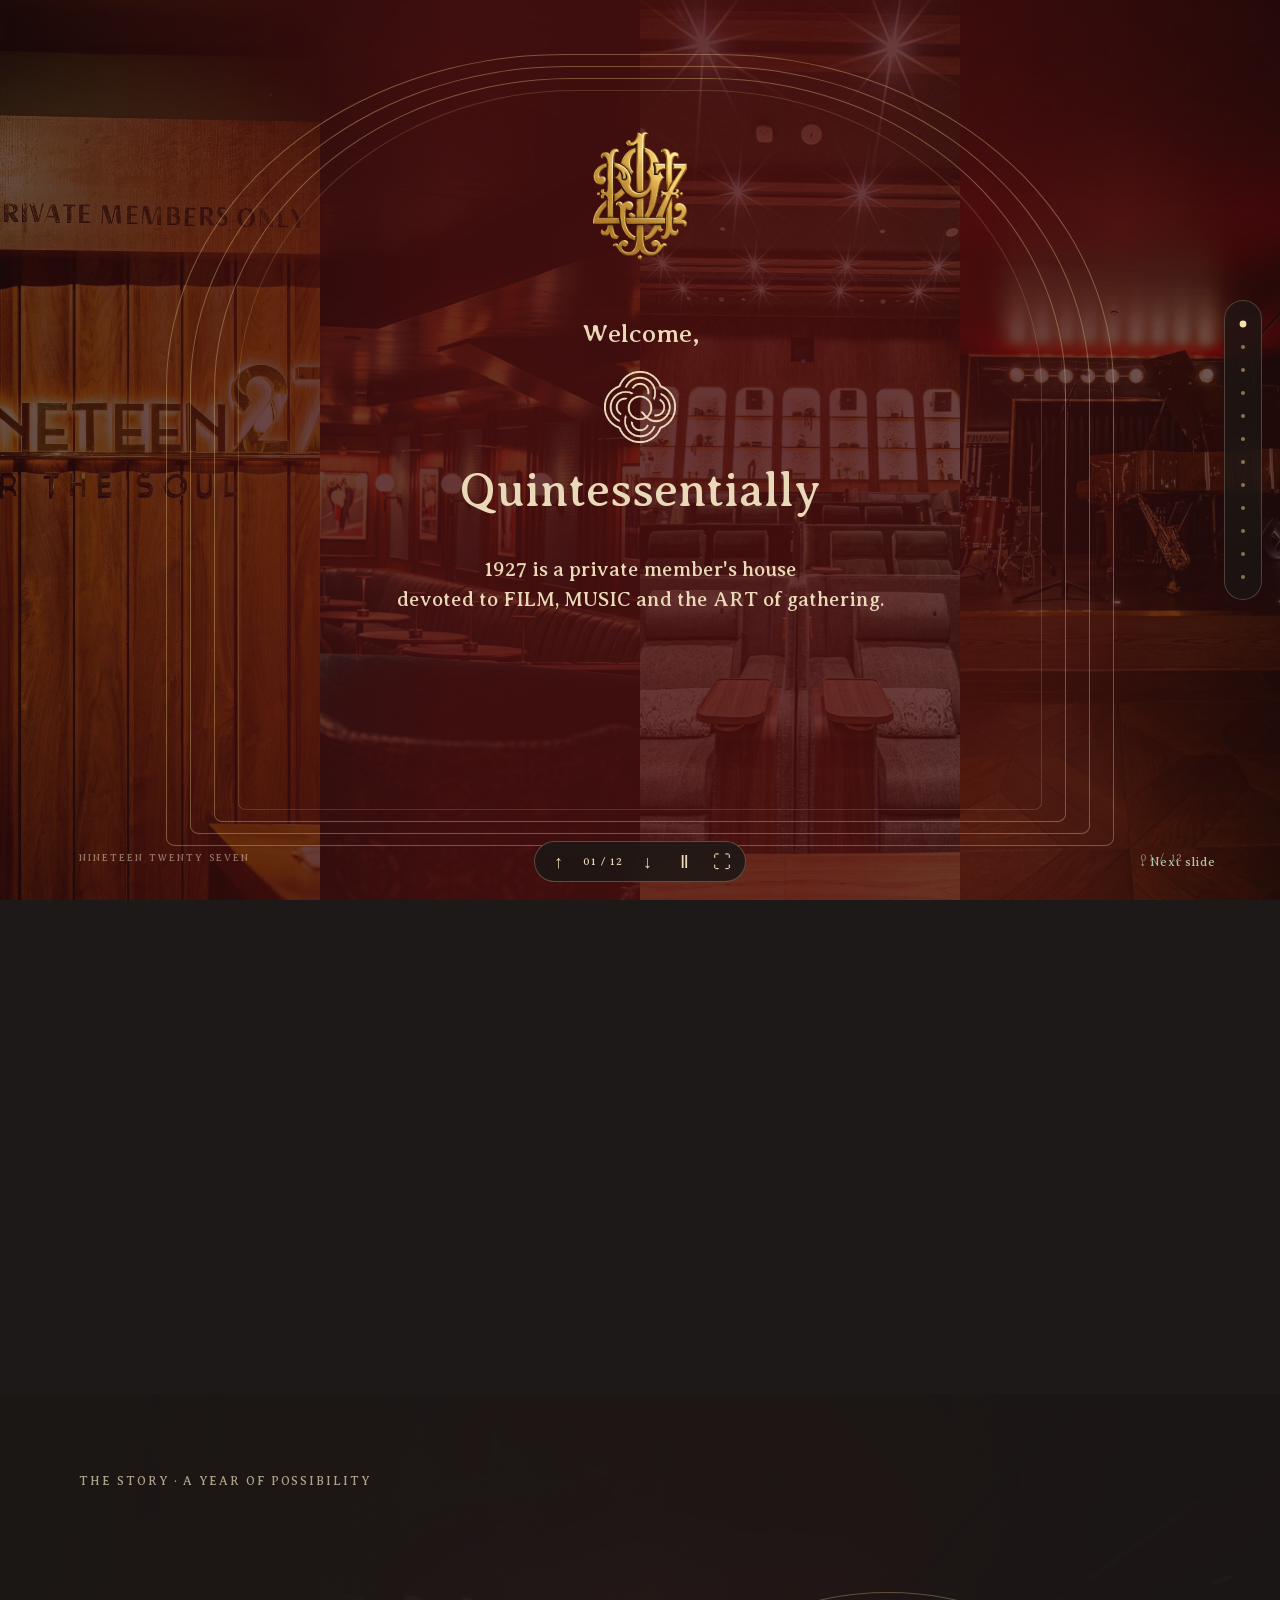
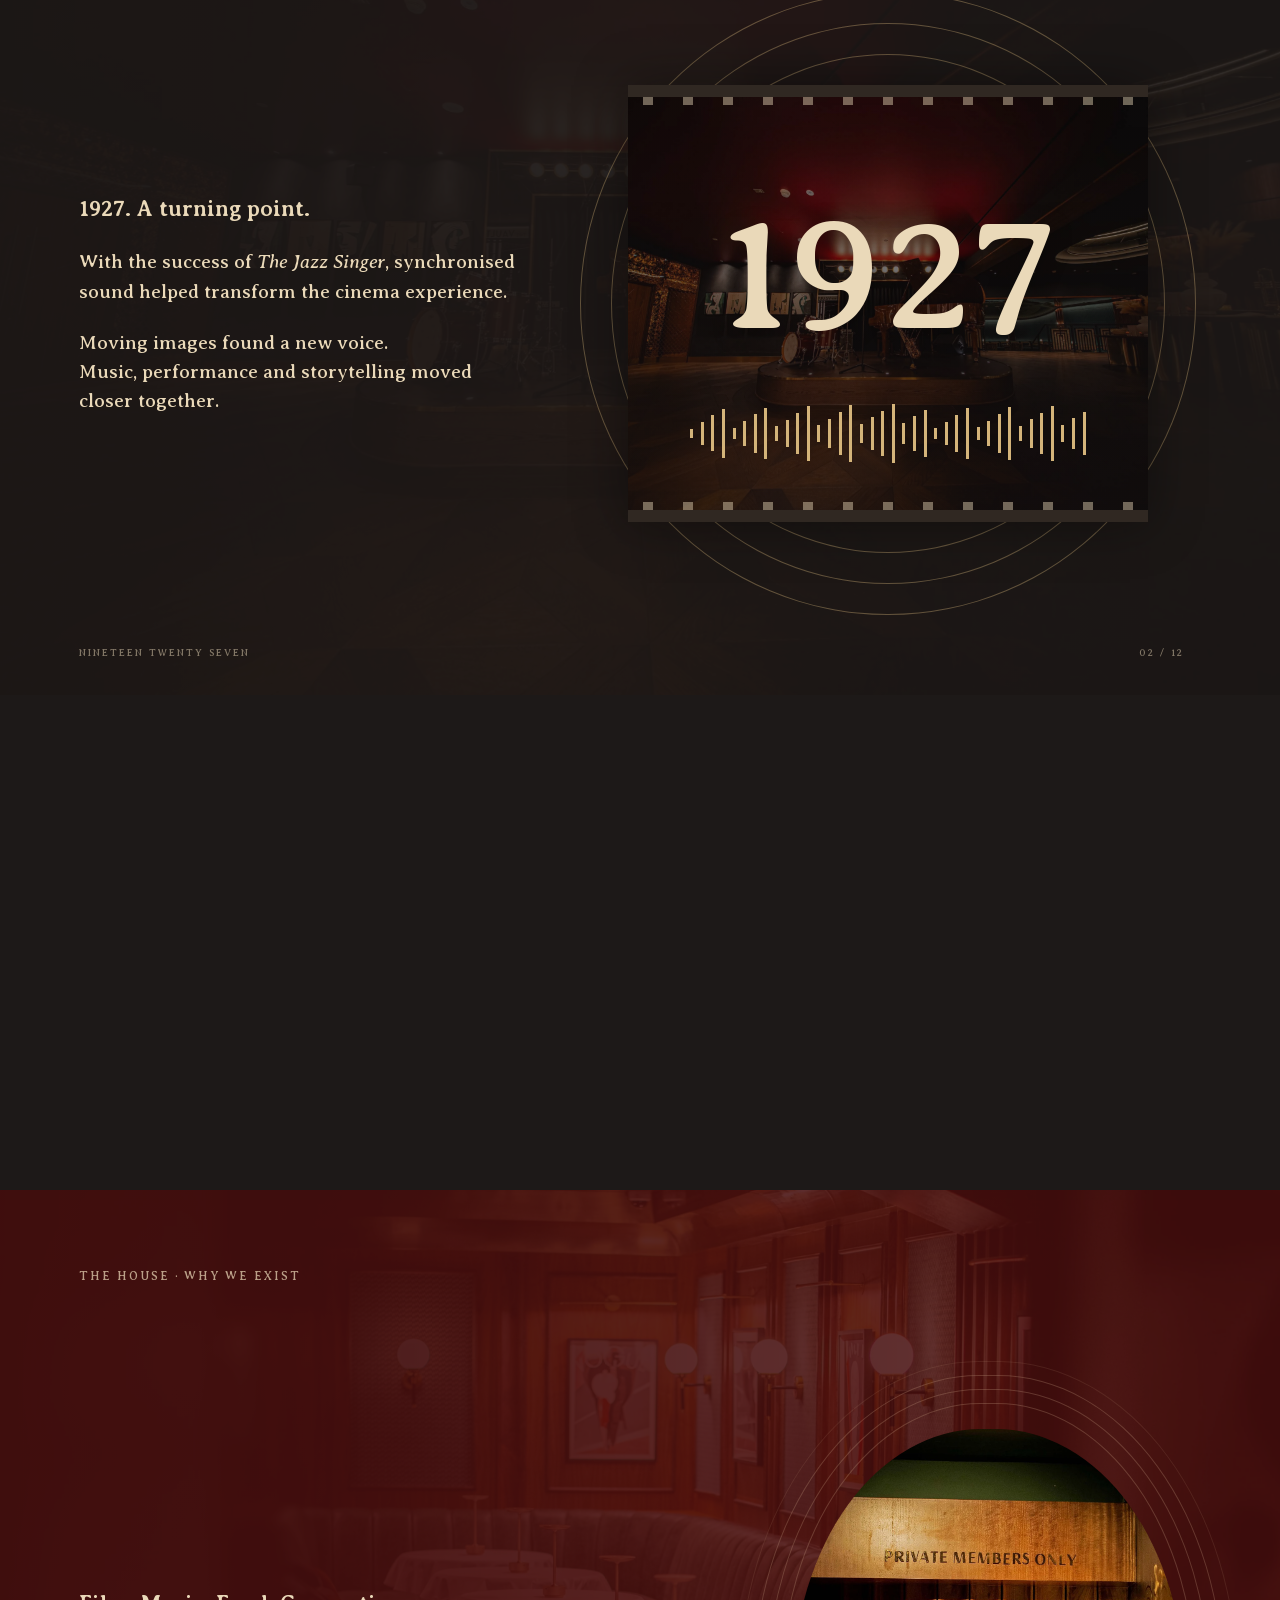
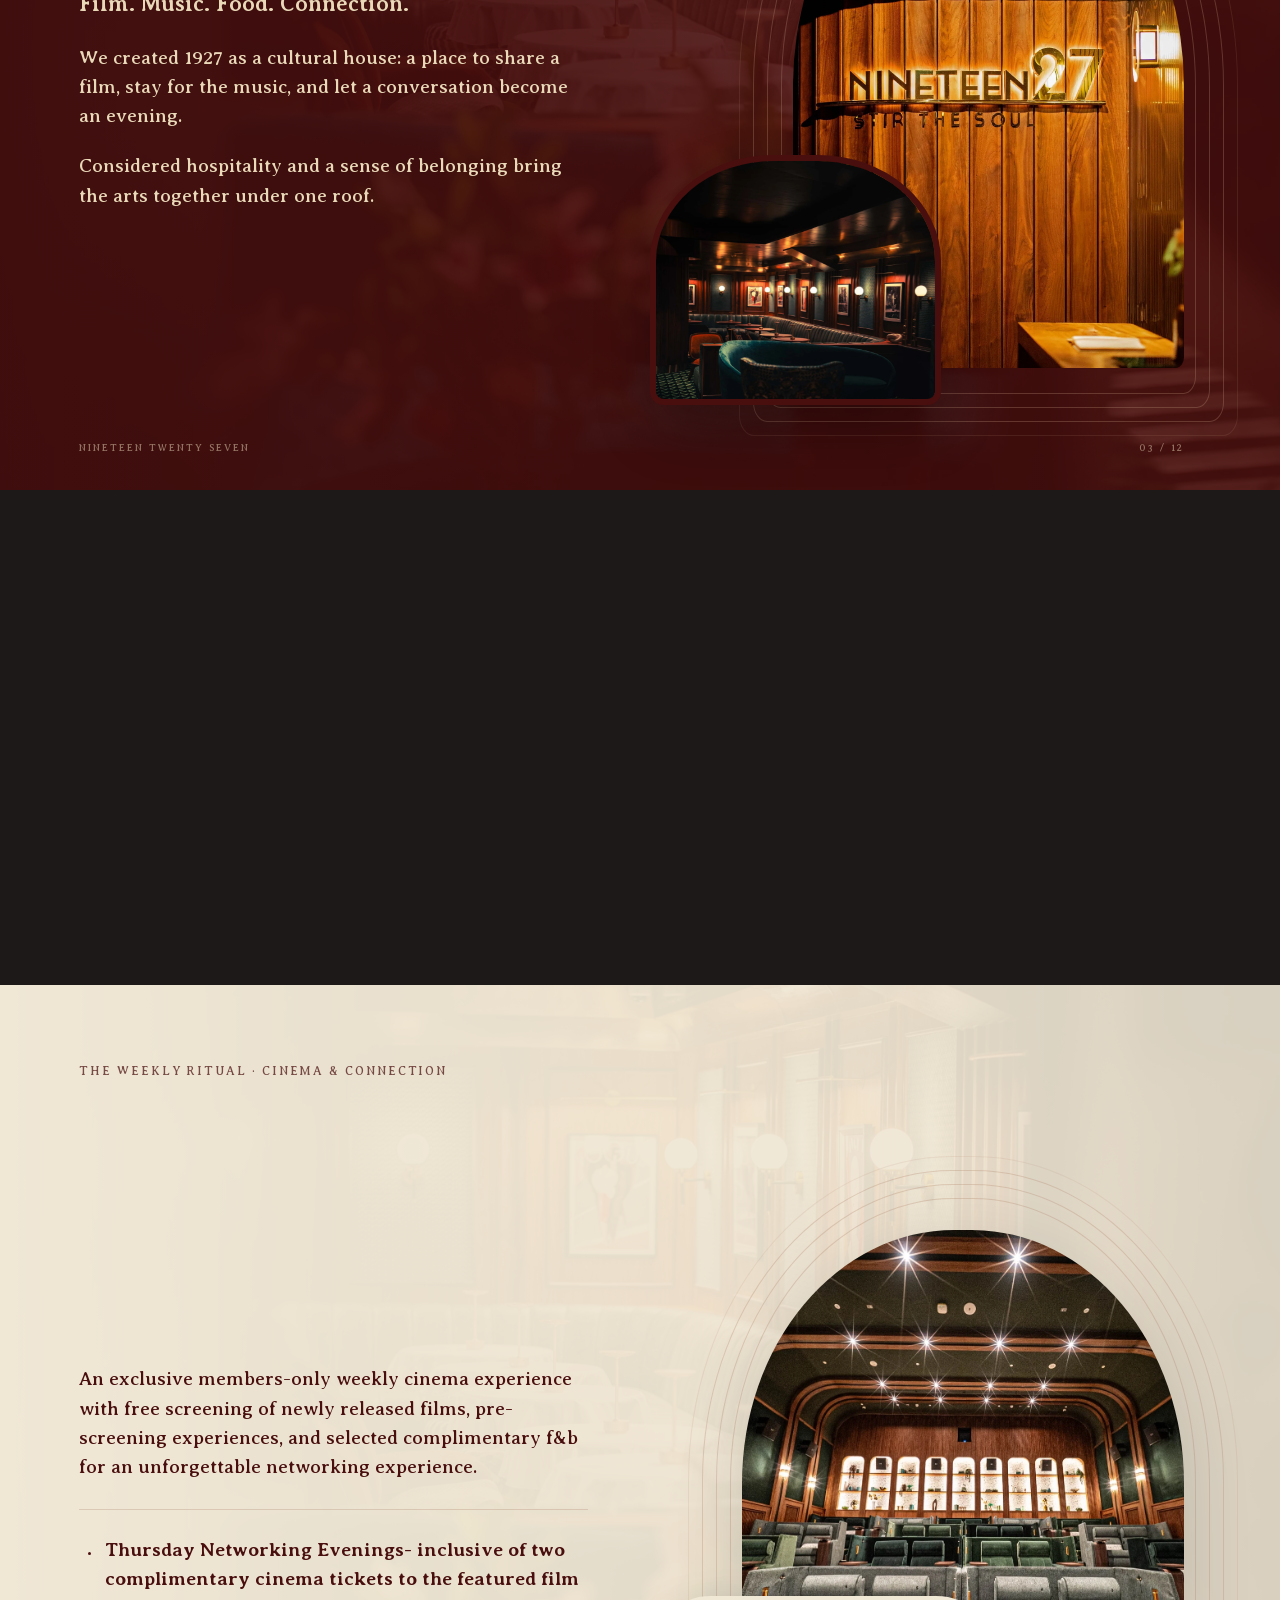
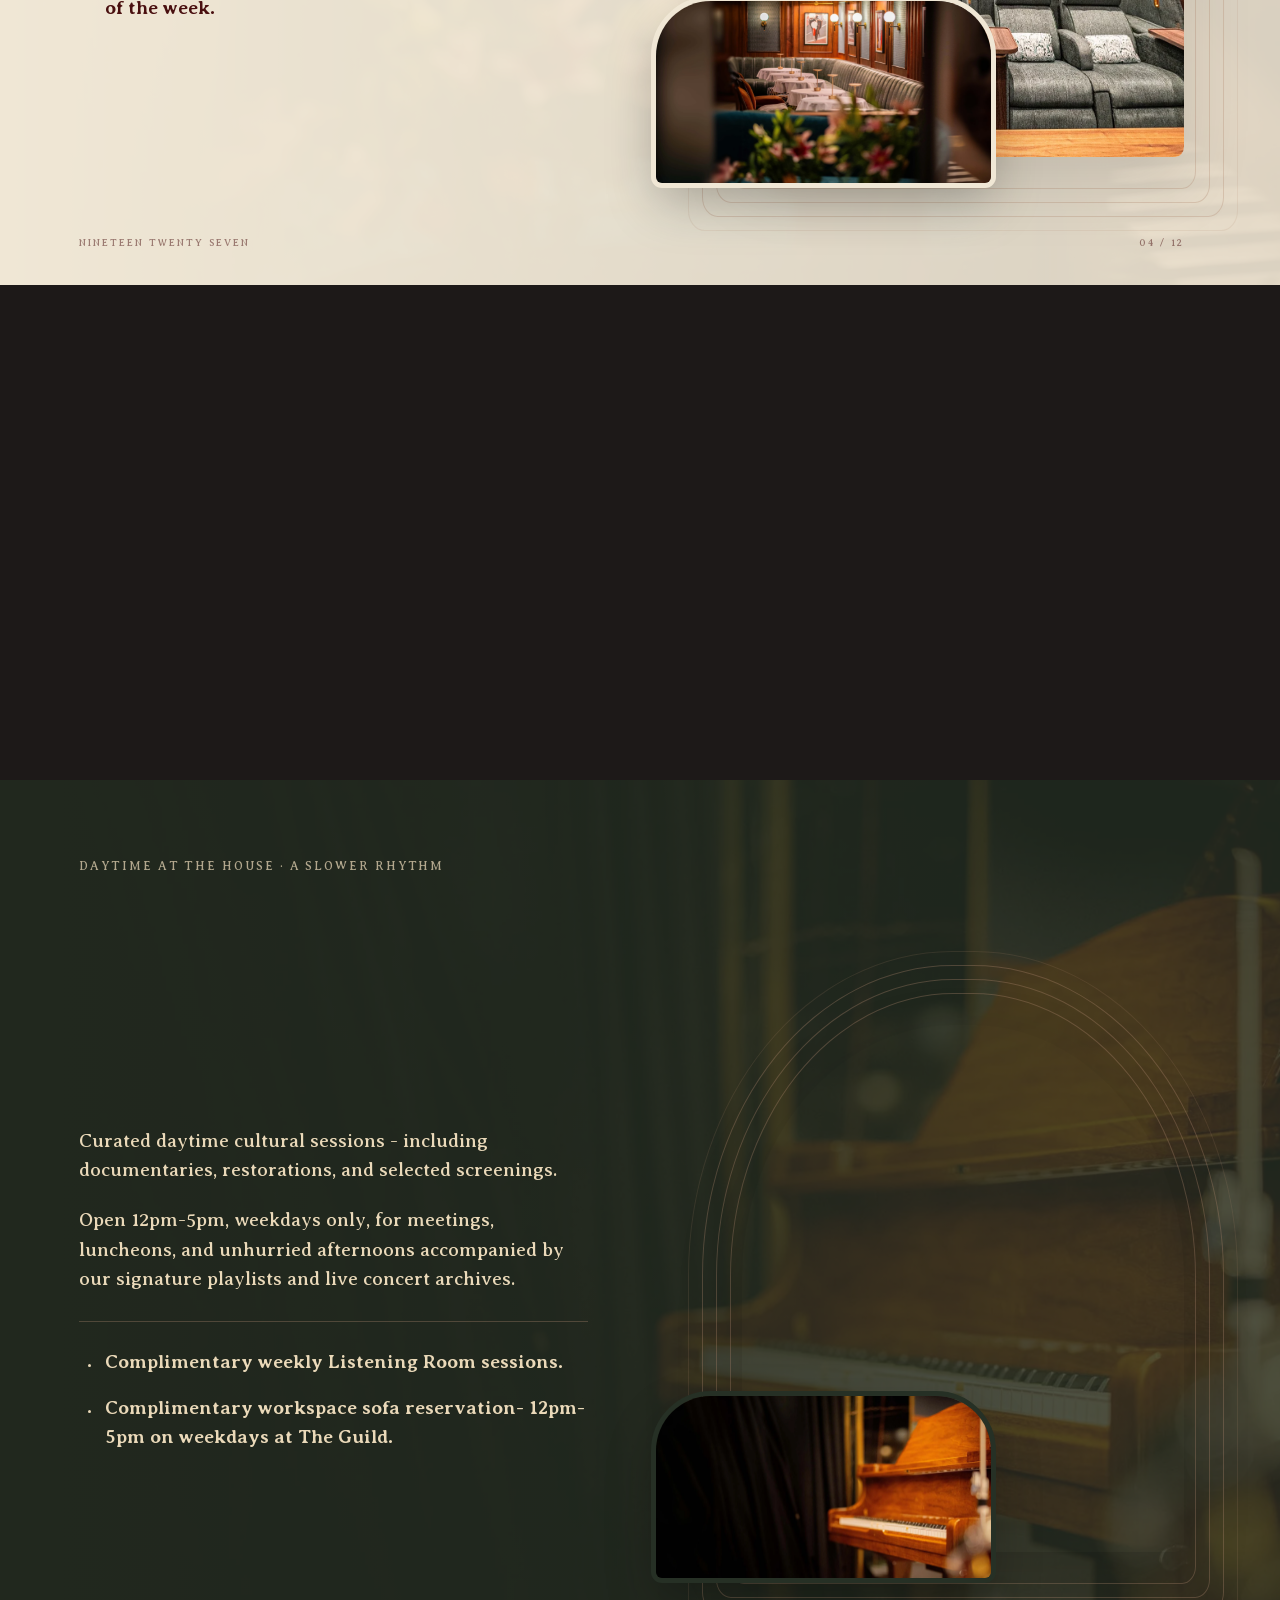
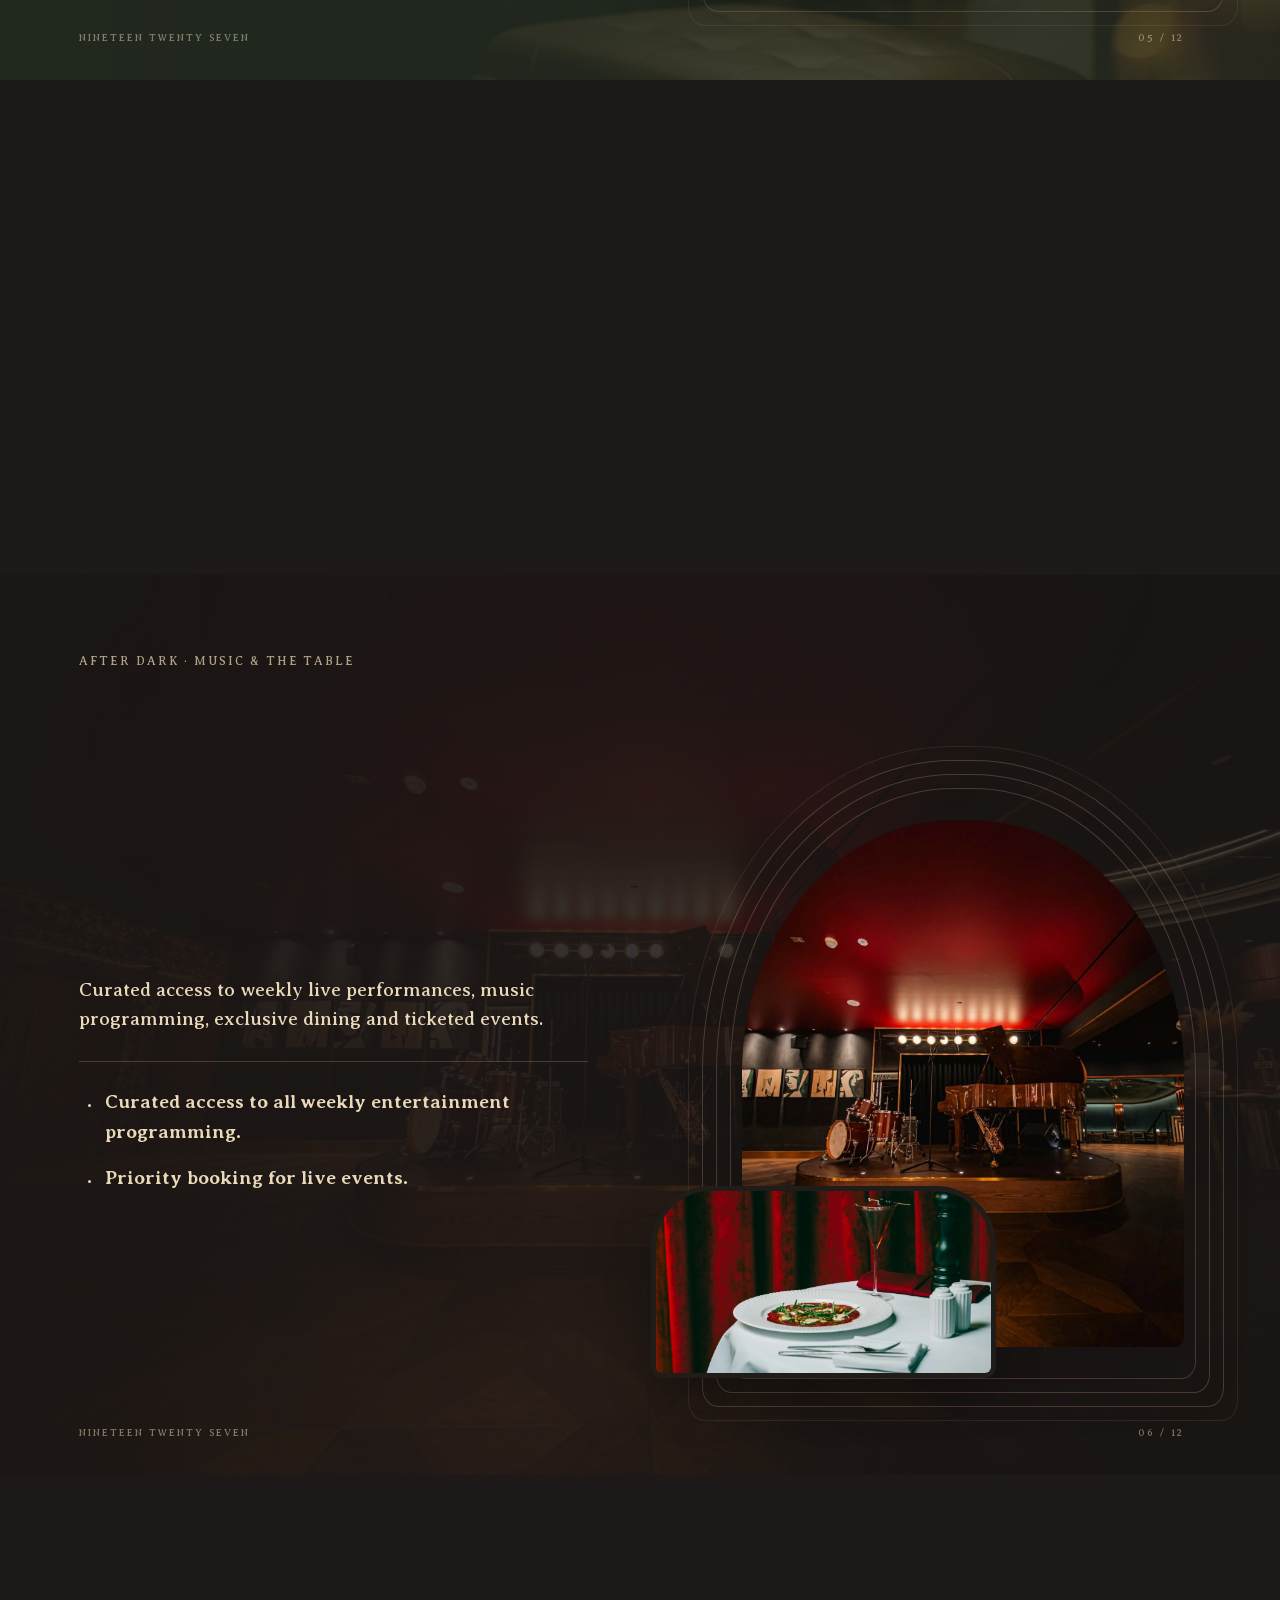
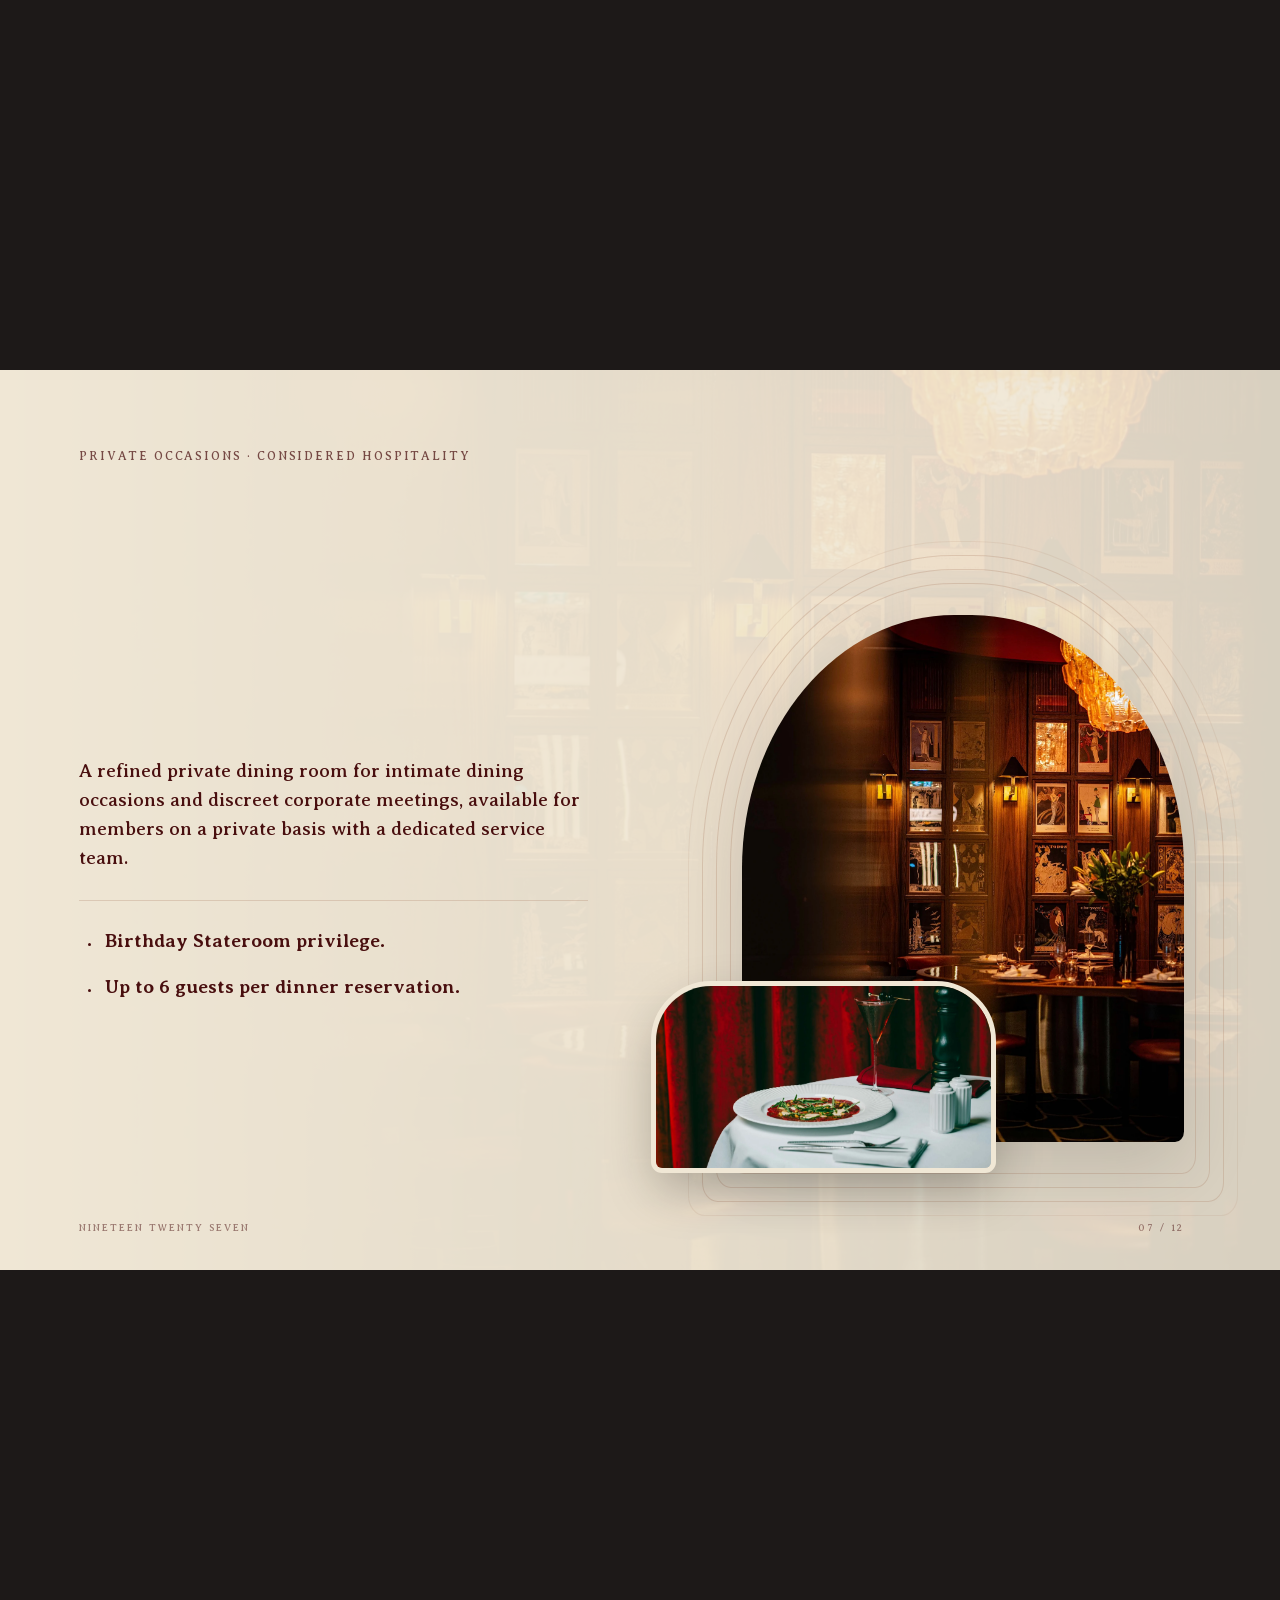
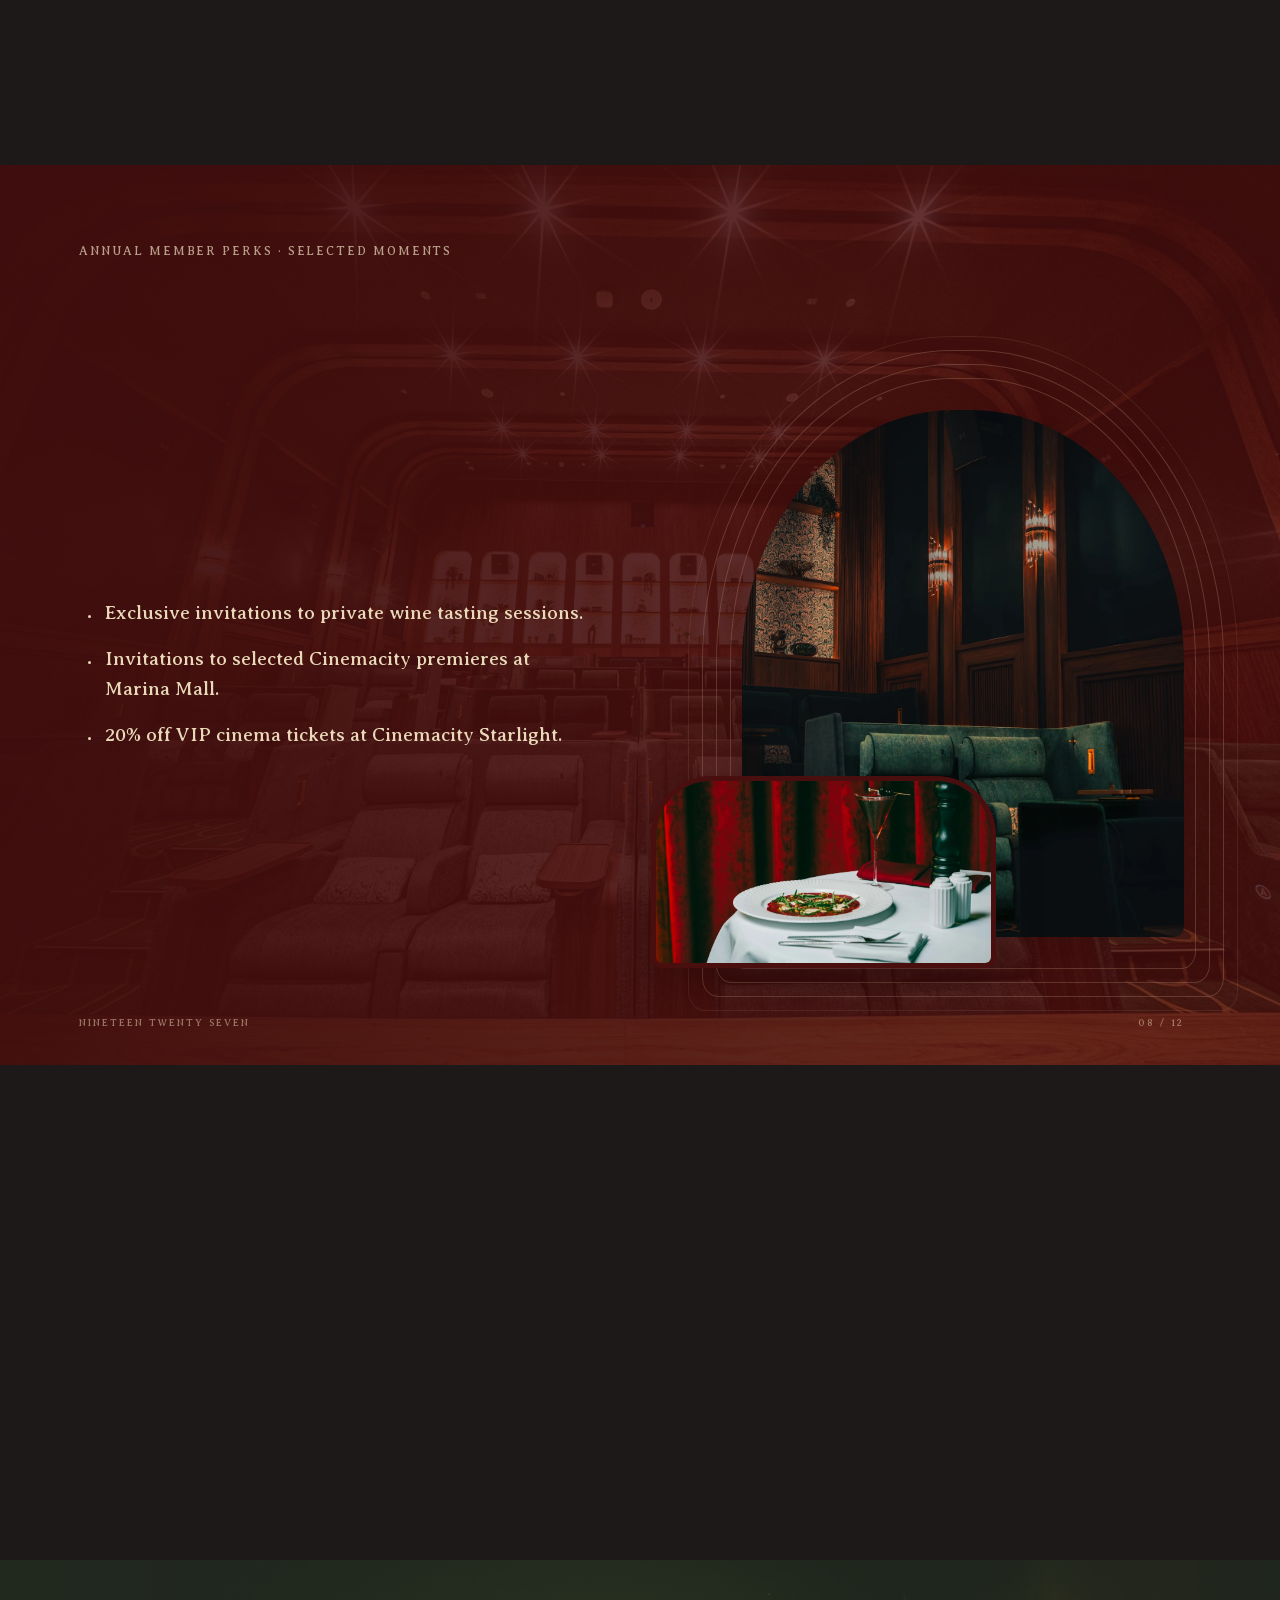
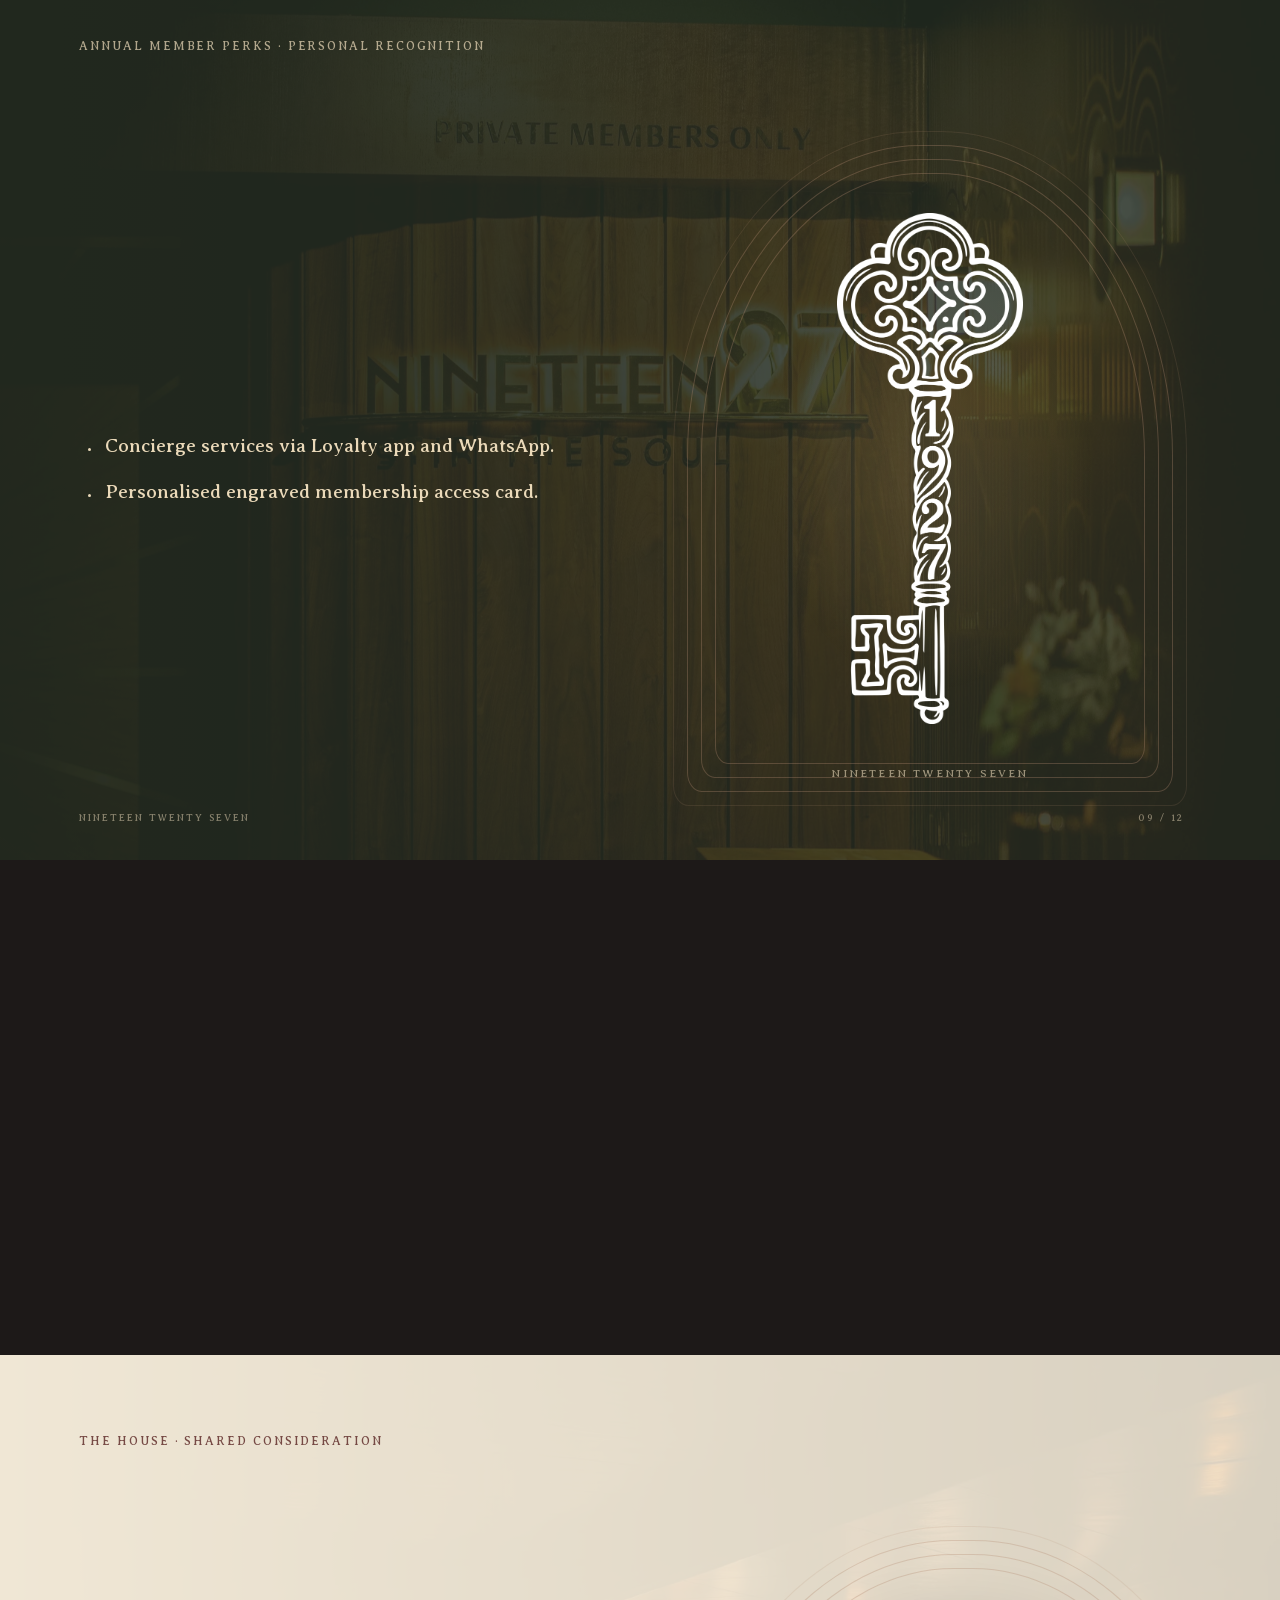
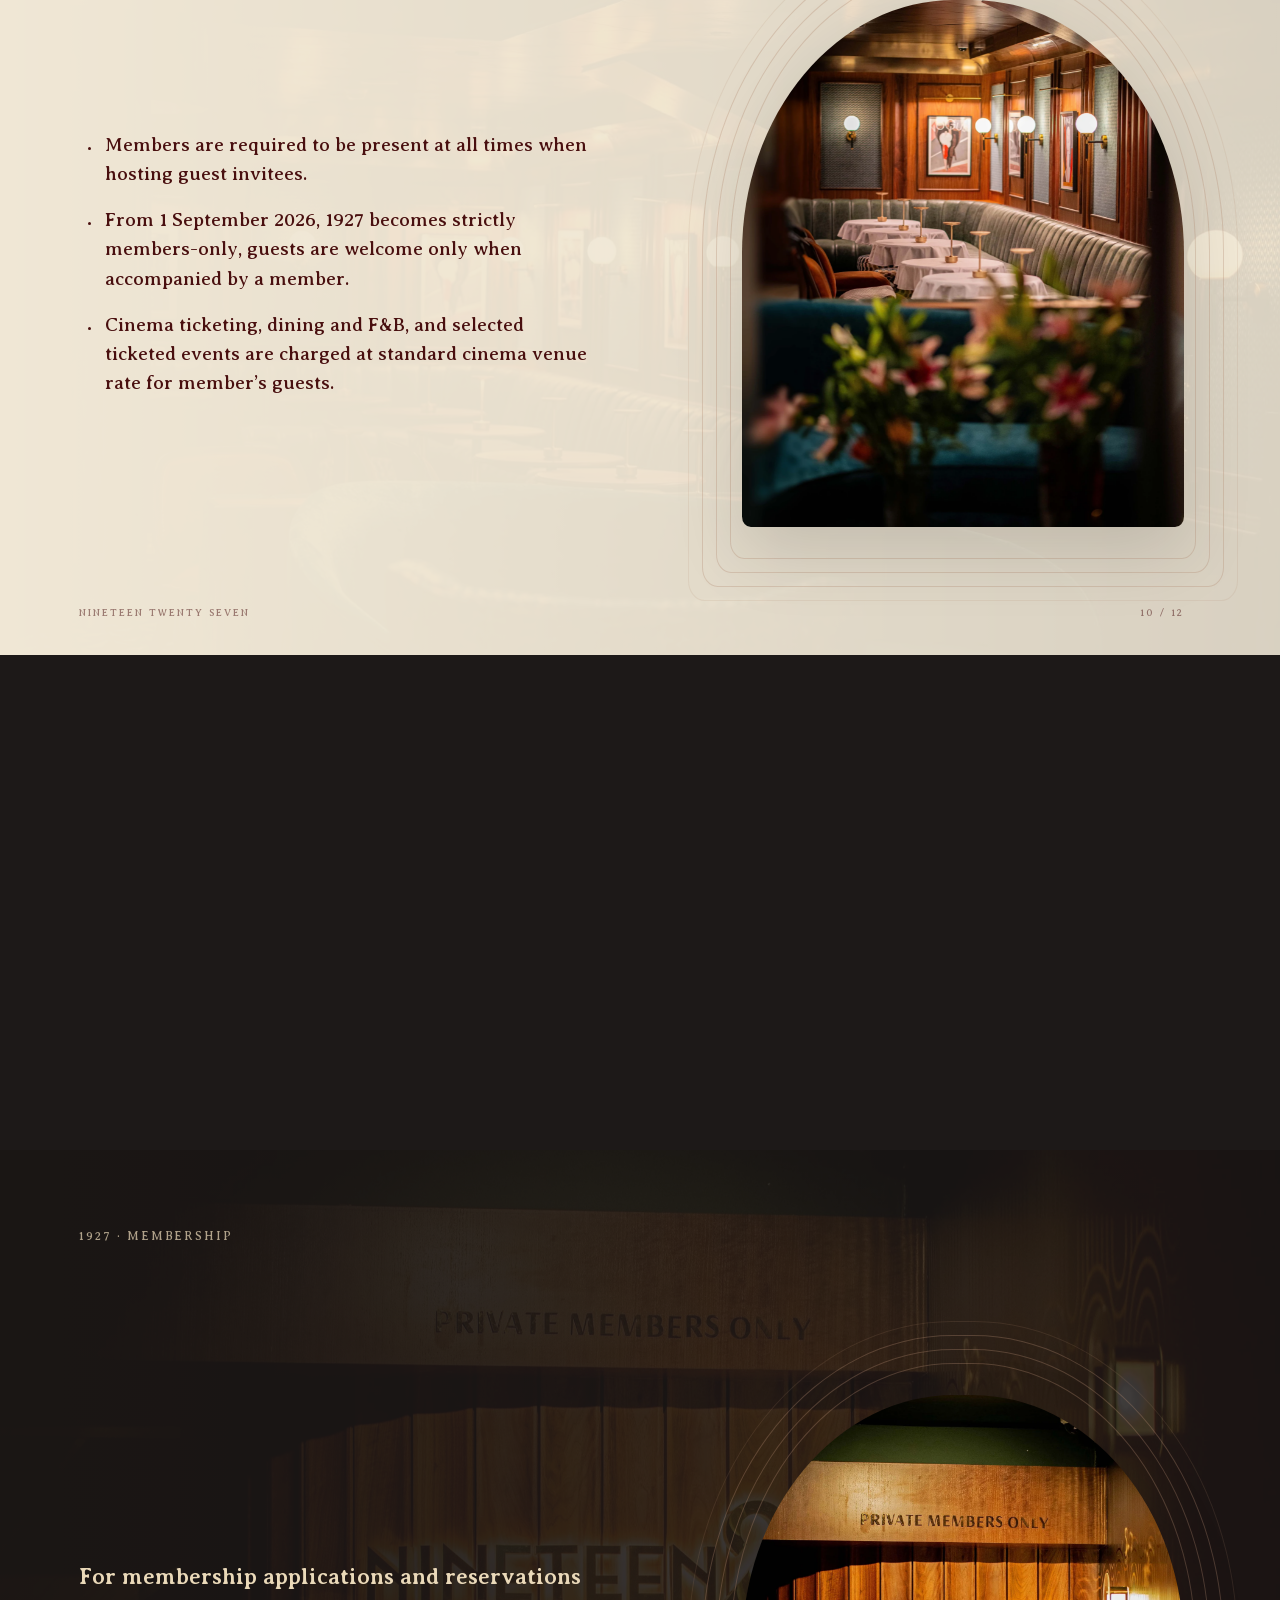
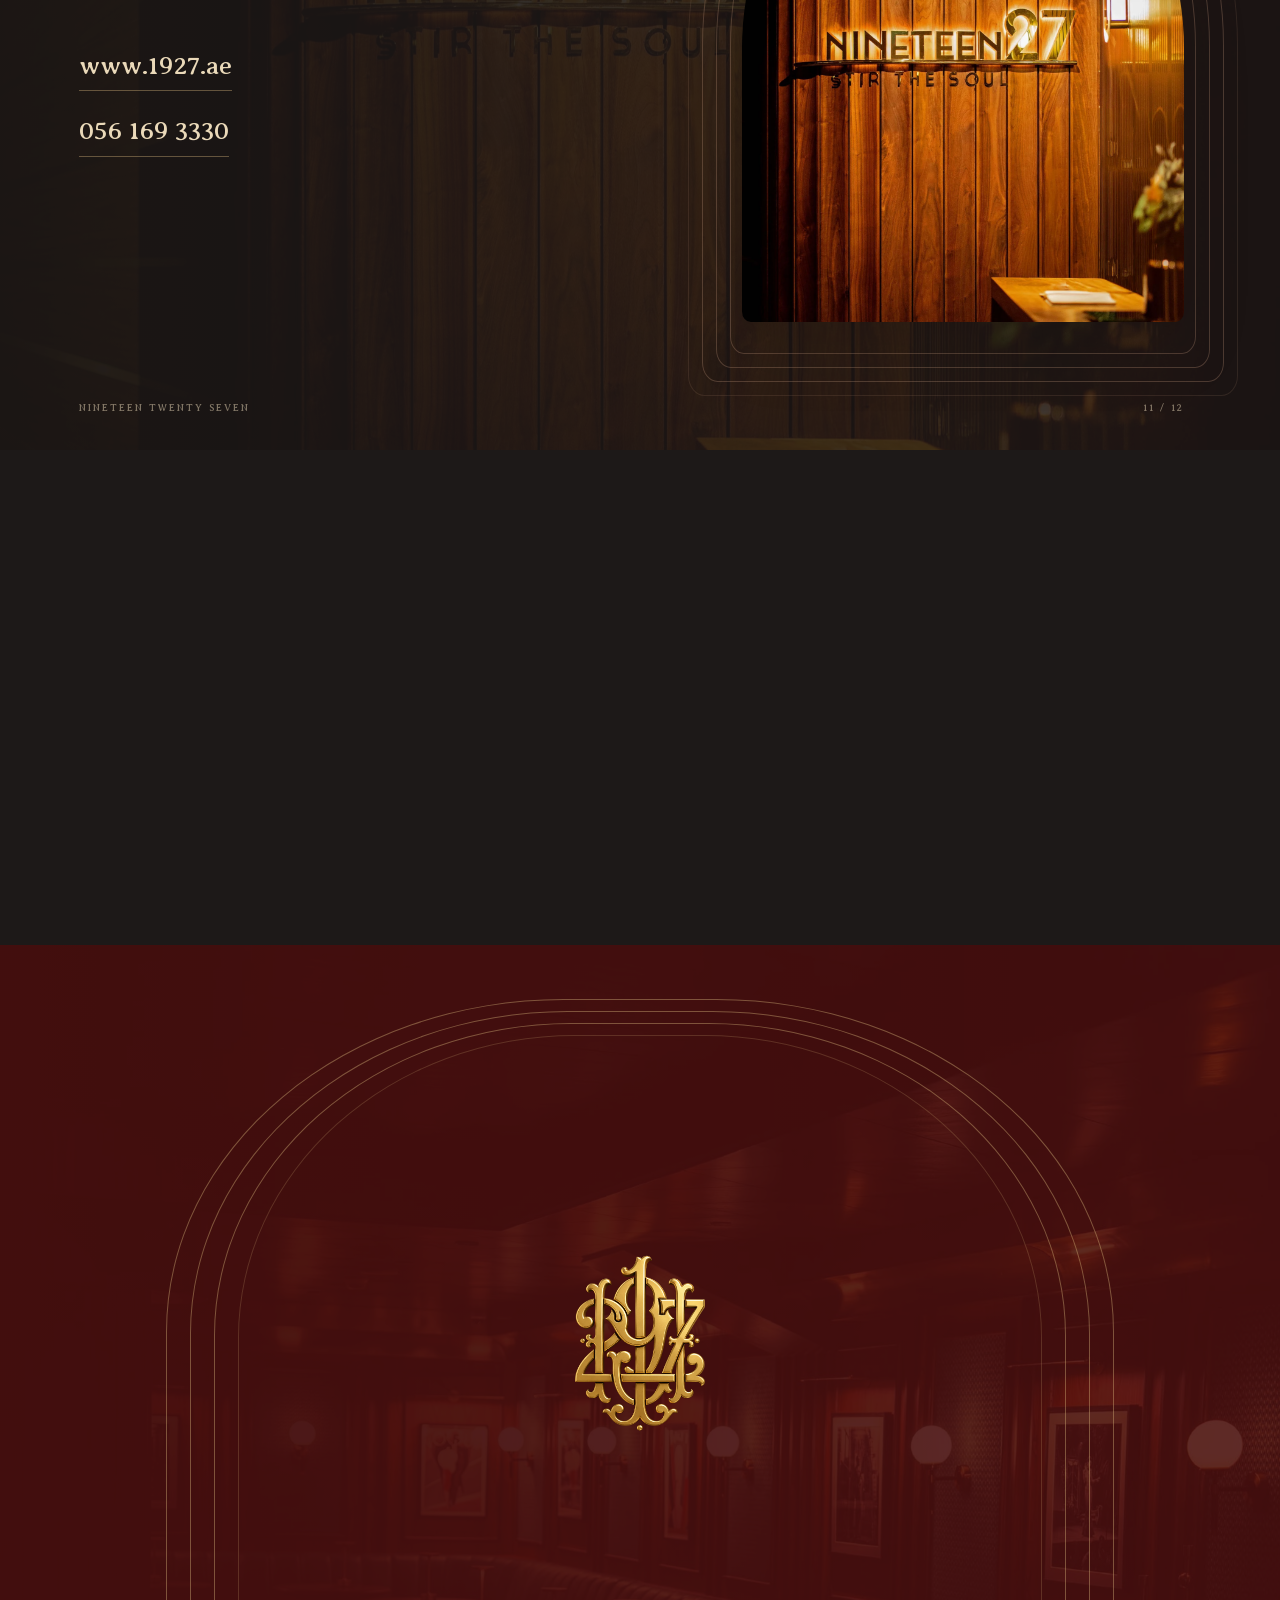
==== commit 14064ec8: "Match the welcome emblem to the Quintessentially name color" ====
--- a/quintessentially/index.html
+++ b/quintessentially/index.html
@@ -1 +1 @@
-<!doctype html><html lang="en"><head><meta charset="utf-8"><meta name="viewport" content="width=device-width, initial-scale=1"><meta name="theme-color" content="#490f0f"><title>1927 · A Private Introduction for Quintessentially</title><link rel="preload" href="assets/AveriaSerifLibre-Regular.ttf" as="font" type="font/ttf" crossorigin><link rel="stylesheet" href="style.css?v=4"><link rel="stylesheet" href="opening-titles.css?v=4"><script src="opening-titles.js?v=4" defer></script><script src="app.js?v=1" defer></script></head><body><a class="skip" href="#presentation">Skip to presentation</a><main id="presentation"><section id="welcome" class="folio burgundy welcome" aria-labelledby="welcome-title"><div class="sc-stage"><div class="sheet"><div class="scene-backdrop" aria-hidden="true"><img class="drift" src="assets/lounge.webp" alt=""></div><div class="grain" aria-hidden="true"></div><div class="welcome-columns" aria-hidden="true"><div><img class="drift" src="assets/entrance.webp" alt=""></div><div><img class="drift" src="assets/lounge.webp" alt=""></div><div><img class="drift" src="assets/vault.webp" alt=""></div><div><img class="drift" src="assets/stage.webp" alt=""></div></div><div class="welcome-scrim"></div><div class="deco-portal" aria-hidden="true"><i></i><i></i><i></i><i></i></div><div class="welcome-lockup"><img class="seal welcome-gold" src="assets/welcome-1927-gold.png" alt="1927 gold monogram"><h1 id="welcome-title" data-opening-title><span class="welcome-word">Welcome,</span><span class="welcome-partner"><img class="partner-logo" data-opening-graphic src="assets/quintessentially-logo.png" alt="" aria-hidden="true"><span>Quintessentially</span></span></h1><p class="welcome-sub"><span>1927 is a private member&#39;s house</span><br> <span>devoted to FILM, MUSIC and the ART of gathering.</span></p></div><footer><span>NINETEEN TWENTY SEVEN</span><span>01 / 12</span></footer></div></div></section><section id="year" class="folio ink year" aria-labelledby="year-title"><div class="sc-stage"><div class="sheet"><div class="scene-backdrop" aria-hidden="true"><img class="drift" src="assets/stage.webp" alt=""></div><div class="grain" aria-hidden="true"></div><header><p class="eyebrow">THE STORY · A YEAR OF POSSIBILITY</p><h2 id="year-title">A new voice for cinema.</h2></header><div class="slide-content"><div class="copy"><p class="lead">1927. A turning point.</p><p>With the success of <em>The Jazz Singer</em>, synchronised sound helped transform the cinema experience.</p><p>Moving images found a new voice.<br>Music, performance and storytelling moved closer together.</p></div><div class="visual year-visual"><div class="year-orbits" aria-hidden="true"><i></i><i></i><i></i><i></i></div><div class="film-window"><figure class="film-photo"><img class="drift" src="assets/stage.webp" alt="The piano and performance stage at 1927 today." decoding="async"></figure><div class="film-shade"></div><span class="year-number">1927</span><div class="sound-wave" aria-hidden="true"><i style="--i:0;--h:12%"></i><i style="--i:1;--h:29%"></i><i style="--i:2;--h:46%"></i><i style="--i:3;--h:63%"></i><i style="--i:4;--h:15%"></i><i style="--i:5;--h:32%"></i><i style="--i:6;--h:49%"></i><i style="--i:7;--h:66%"></i><i style="--i:8;--h:18%"></i><i style="--i:9;--h:35%"></i><i style="--i:10;--h:52%"></i><i style="--i:11;--h:69%"></i><i style="--i:12;--h:21%"></i><i style="--i:13;--h:38%"></i><i style="--i:14;--h:55%"></i><i style="--i:15;--h:72%"></i><i style="--i:16;--h:24%"></i><i style="--i:17;--h:41%"></i><i style="--i:18;--h:58%"></i><i style="--i:19;--h:75%"></i><i style="--i:20;--h:27%"></i><i style="--i:21;--h:44%"></i><i style="--i:22;--h:61%"></i><i style="--i:23;--h:13%"></i><i style="--i:24;--h:30%"></i><i style="--i:25;--h:47%"></i><i style="--i:26;--h:64%"></i><i style="--i:27;--h:16%"></i><i style="--i:28;--h:33%"></i><i style="--i:29;--h:50%"></i><i style="--i:30;--h:67%"></i><i style="--i:31;--h:19%"></i><i style="--i:32;--h:36%"></i><i style="--i:33;--h:53%"></i><i style="--i:34;--h:70%"></i><i style="--i:35;--h:22%"></i><i style="--i:36;--h:39%"></i><i style="--i:37;--h:56%"></i></div></div></div></div><footer><span>NINETEEN TWENTY SEVEN</span><span>02 / 12</span></footer></div></div></section><section id="house" class="folio burgundy house" aria-labelledby="house-title"><div class="sc-stage"><div class="sheet"><div class="scene-backdrop" aria-hidden="true"><img class="drift" src="assets/gathering.webp" alt=""></div><div class="grain" aria-hidden="true"></div><header><p class="eyebrow">THE HOUSE · WHY WE EXIST</p><h2 id="house-title">A house for the art of gathering.</h2></header><div class="slide-content"><div class="copy"><p class="lead">Film. Music. Food. Connection.</p><p>We created 1927 as a cultural house: a place to share a film, stay for the music, and let a conversation become an evening.</p><p>Considered hospitality and a sense of belonging bring the arts together under one roof.</p></div><div class="visual house-visual"><div class="art-lines" aria-hidden="true"><i></i><i></i><i></i><i></i></div><figure class="entrance-arch"><img class="drift" src="assets/entrance.webp" alt="1927 entrance with the private members sign." decoding="async"></figure><figure class="house-small"><img class="drift" src="assets/lounge.webp" alt="1927 lounge with teal seating." decoding="async"></figure></div></div><footer><span>NINETEEN TWENTY SEVEN</span><span>03 / 12</span></footer></div></div></section><section id="thursday" class="folio cream" aria-labelledby="thursday-title"><div class="sc-stage"><div class="sheet"><div class="scene-backdrop" aria-hidden="true"><img class="drift" src="assets/gathering.webp" alt=""></div><div class="grain" aria-hidden="true"></div><header><p class="eyebrow">THE WEEKLY RITUAL · CINEMA & CONNECTION</p><h2 id="thursday-title">Thursday Networking Evenings</h2></header><div class="slide-content"><div class="copy"><p class="" data-source="thursday-description">An exclusive members-only weekly cinema experience with free screening of newly released films, pre-screening experiences, and selected complimentary f&amp;b for an unforgettable networking experience.</p><ul class="perks"><li class="" data-source="perk-01">Thursday Networking Evenings- inclusive of two complimentary cinema tickets to the featured film of the week.</li></ul></div><div class="visual"><div class="art-lines" aria-hidden="true"><i></i><i></i><i></i><i></i></div><figure class="arch"><img class="drift" src="assets/vault.webp" alt="The Vault screening room." decoding="async"></figure><figure class="inset"><img class="drift" src="assets/gathering.webp" alt="1927 dining area." decoding="async"></figure></div></div><footer><span>NINETEEN TWENTY SEVEN</span><span>04 / 12</span></footer></div></div></section><section id="listening" class="folio olive" aria-labelledby="listening-title"><div class="sc-stage"><div class="sheet"><div class="scene-backdrop" aria-hidden="true"><img class="drift" src="assets/piano.webp" alt=""></div><div class="grain" aria-hidden="true"></div><header><p class="eyebrow">DAYTIME AT THE HOUSE · A SLOWER RHYTHM</p><h2 id="listening-title">Listening Rooms</h2></header><div class="slide-content"><div class="copy"><p class="" data-source="listening-description">Curated daytime cultural sessions - including documentaries, restorations, and selected screenings.</p><p class="" data-source="listening-hours">Open 12pm-5pm, weekdays only, for meetings, luncheons, and unhurried afternoons accompanied by our signature playlists and live concert archives.</p><ul class="perks"><li class="" data-source="perk-02">Complimentary weekly Listening Room sessions.</li><li class="" data-source="perk-03">Complimentary workspace sofa reservation- 12pm-5pm on weekdays at The Guild.</li></ul></div><div class="visual"><div class="art-lines" aria-hidden="true"><i></i><i></i><i></i><i></i></div><figure class="arch"><img class="drift" src="assets/screening-v14-guild.webp" alt="The Guild, with tiered sofas and front lounge seating." decoding="async"></figure><figure class="inset"><img class="drift" src="assets/piano.webp" alt="Piano detail in the 1927 booklet." decoding="async"></figure></div></div><footer><span>NINETEEN TWENTY SEVEN</span><span>05 / 12</span></footer></div></div></section><section id="live" class="folio ink" aria-labelledby="live-title"><div class="sc-stage"><div class="sheet"><div class="scene-backdrop" aria-hidden="true"><img class="drift" src="assets/stage.webp" alt=""></div><div class="grain" aria-hidden="true"></div><header><p class="eyebrow">AFTER DARK · MUSIC & THE TABLE</p><h2 id="live-title">Live Entertainment & Dining</h2></header><div class="slide-content"><div class="copy"><p class="" data-source="live-description">Curated access to weekly live performances, music programming, exclusive dining and ticketed events.</p><ul class="perks"><li class="" data-source="perk-04">Curated access to all weekly entertainment programming.</li><li class="" data-source="perk-05">Priority booking for live events.</li></ul></div><div class="visual"><div class="art-lines" aria-hidden="true"><i></i><i></i><i></i><i></i></div><figure class="arch"><img class="drift" src="assets/stage.webp" alt="1927 performance stage with piano and drums." decoding="async"></figure><figure class="inset"><img class="drift" src="assets/dining.webp" alt="Dining photograph from the 1927 booklet." decoding="async"></figure></div></div><footer><span>NINETEEN TWENTY SEVEN</span><span>06 / 12</span></footer></div></div></section><section id="stateroom" class="folio cream" aria-labelledby="stateroom-title"><div class="sc-stage"><div class="sheet"><div class="scene-backdrop" aria-hidden="true"><img class="drift" src="assets/stateroom.webp" alt=""></div><div class="grain" aria-hidden="true"></div><header><p class="eyebrow">PRIVATE OCCASIONS · CONSIDERED HOSPITALITY</p><h2 id="stateroom-title">The Stateroom</h2></header><div class="slide-content"><div class="copy"><p class="" data-source="stateroom-description">A refined private dining room for intimate dining occasions and discreet corporate meetings, available for members on a private basis with a dedicated service team.</p><ul class="perks"><li class="" data-source="perk-08">Birthday Stateroom privilege.</li><li class="" data-source="perk-09">Up to 6 guests per dinner reservation.</li></ul></div><div class="visual"><div class="art-lines" aria-hidden="true"><i></i><i></i><i></i><i></i></div><figure class="arch"><img class="drift" src="assets/stateroom.webp" alt="The Stateroom, chandelier and framed posters." decoding="async"></figure><figure class="inset"><img class="drift" src="assets/dining.webp" alt="A dining setting from the booklet." decoding="async"></figure></div></div><footer><span>NINETEEN TWENTY SEVEN</span><span>07 / 12</span></footer></div></div></section><section id="invitations" class="folio burgundy" aria-labelledby="invitations-title"><div class="sc-stage"><div class="sheet"><div class="scene-backdrop" aria-hidden="true"><img class="drift" src="assets/vault.webp" alt=""></div><div class="grain" aria-hidden="true"></div><header><p class="eyebrow">ANNUAL MEMBER PERKS · SELECTED MOMENTS</p><h2 id="invitations-title">Invitations & cinema privileges</h2></header><div class="slide-content"><div class="copy"><ul class="perks"><li class="" data-source="perk-06">Exclusive invitations to private wine tasting sessions.</li><li class="" data-source="perk-07">Invitations to selected Cinemacity premieres at Marina Mall.</li><li class="" data-source="perk-10">20% off VIP cinema tickets at Cinemacity Starlight.</li></ul></div><div class="visual"><div class="art-lines" aria-hidden="true"><i></i><i></i><i></i><i></i></div><figure class="arch"><img class="drift" src="assets/screening-v14-vault-detail.webp" alt="Reclining seat detail in The Vault." decoding="async"></figure><figure class="inset"><img class="drift" src="assets/dining.webp" alt="A dining setting and glass from the booklet." decoding="async"></figure></div></div><footer><span>NINETEEN TWENTY SEVEN</span><span>08 / 12</span></footer></div></div></section><section id="belonging" class="folio olive" aria-labelledby="belonging-title"><div class="sc-stage"><div class="sheet"><div class="scene-backdrop" aria-hidden="true"><img class="drift" src="assets/entrance.webp" alt=""></div><div class="grain" aria-hidden="true"></div><header><p class="eyebrow">ANNUAL MEMBER PERKS · PERSONAL RECOGNITION</p><h2 id="belonging-title">The details of belonging</h2></header><div class="slide-content"><div class="copy"><ul class="perks"><li class="" data-source="perk-11">Concierge services via Loyalty app and WhatsApp.</li><li class="" data-source="perk-12">Personalised engraved membership access card.</li></ul></div><div class="visual key-visual"><div class="art-lines" aria-hidden="true"><i></i><i></i><i></i><i></i></div><div class="key-halo" aria-hidden="true"></div><img class="brand-key" src="assets/key.jpg" alt="The original 1927 ornamental key icon"><span class="key-caption">NINETEEN TWENTY SEVEN</span></div></div><footer><span>NINETEEN TWENTY SEVEN</span><span>09 / 12</span></footer></div></div></section><section id="policy" class="folio cream" aria-labelledby="policy-title"><div class="sc-stage"><div class="sheet"><div class="scene-backdrop" aria-hidden="true"><img class="drift" src="assets/lounge.webp" alt=""></div><div class="grain" aria-hidden="true"></div><header><p class="eyebrow">THE HOUSE · SHARED CONSIDERATION</p><h2 id="policy-title">Member’s Policy</h2></header><div class="slide-content"><div class="copy"><ul class="perks"><li class="" data-source="policy-01">Members are required to be present at all times when hosting guest invitees.</li><li class="" data-source="policy-02">From 1 September 2026, 1927 becomes strictly members-only, guests are welcome only when accompanied by a member.</li><li class="" data-source="policy-03">Cinema ticketing, dining and F&amp;B, and selected ticketed events are charged at standard cinema venue rate for member’s guests.</li></ul></div><div class="visual"><div class="art-lines" aria-hidden="true"><i></i><i></i><i></i><i></i></div><figure class="arch"><img class="drift" src="assets/gathering.webp" alt="Tables and curved seating in the 1927 dining room." decoding="async"></figure></div></div><footer><span>NINETEEN TWENTY SEVEN</span><span>10 / 12</span></footer></div></div></section><section id="contact" class="folio ink" aria-labelledby="contact-title"><div class="sc-stage"><div class="sheet"><div class="scene-backdrop" aria-hidden="true"><img class="drift" src="assets/entrance.webp" alt=""></div><div class="grain" aria-hidden="true"></div><header><p class="eyebrow">1927 · MEMBERSHIP</p><h2 id="contact-title">A place to belong.</h2></header><div class="slide-content"><div class="copy"><p class="lead" data-source="contact-title">For membership applications and reservations</p><div class="contact-lines"><a href="https://www.1927.ae" target="_blank" rel="noopener" data-source="website">www.1927.ae</a><a href="tel:+971561693330" data-source="phone">056 169 3330</a></div></div><div class="visual"><div class="art-lines" aria-hidden="true"><i></i><i></i><i></i><i></i></div><figure class="arch"><img class="drift" src="assets/entrance.webp" alt="The entrance to 1927." decoding="async"></figure></div></div><footer><span>NINETEEN TWENTY SEVEN</span><span>11 / 12</span></footer></div></div></section><section id="thank-you" class="folio burgundy ending" aria-labelledby="thank-you-title"><div class="sc-stage"><div class="sheet"><div class="scene-backdrop" aria-hidden="true"><img class="drift" src="assets/lounge.webp" alt=""></div><div class="grain" aria-hidden="true"></div><div class="deco-portal" aria-hidden="true"><i></i><i></i><i></i><i></i></div><div class="end-lockup"><img src="assets/opening-1927.webp" class="gold-monogram" alt="1927"><h2 id="thank-you-title">Thank You</h2></div><footer><span>NINETEEN TWENTY SEVEN</span><span>12 / 12</span></footer></div></div></section></main><nav class="chapter-nav" aria-label="Presentation slides"><a href="#welcome" aria-label="Welcome, Quintessentially"><span></span><b>Welcome, Quintessentially</b></a><a href="#year" aria-label="A new voice for cinema."><span></span><b>A new voice for cinema.</b></a><a href="#house" aria-label="A house for the art of gathering."><span></span><b>A house for the art of gathering.</b></a><a href="#thursday" aria-label="Thursday Networking Evenings"><span></span><b>Thursday Networking Evenings</b></a><a href="#listening" aria-label="Listening Rooms"><span></span><b>Listening Rooms</b></a><a href="#live" aria-label="Live Entertainment &amp; Dining"><span></span><b>Live Entertainment &amp; Dining</b></a><a href="#stateroom" aria-label="The Stateroom"><span></span><b>The Stateroom</b></a><a href="#invitations" aria-label="Invitations &amp; cinema privileges"><span></span><b>Invitations &amp; cinema privileges</b></a><a href="#belonging" aria-label="The details of belonging"><span></span><b>The details of belonging</b></a><a href="#policy" aria-label="Member’s Policy"><span></span><b>Member’s Policy</b></a><a href="#contact" aria-label="A place to belong."><span></span><b>A place to belong.</b></a><a href="#thank-you" aria-label="Thank You"><span></span><b>Thank You</b></a></nav><div class="controls"><button class="prev" aria-label="Previous slide">↑</button><span class="position" aria-live="polite">01 / 12</span><button class="next" aria-label="Next slide">↓</button><button class="pause" aria-label="Pause ambient motion" aria-pressed="false">Ⅱ</button><button class="fullscreen" aria-label="Enter fullscreen">⛶</button></div><div class="keyboard-hint">↓ Next slide</div><noscript><style>.folio{height:auto}.sc-stage{position:relative;min-height:100svh}.sheet{min-height:100svh}.controls,.chapter-nav{display:none}</style></noscript></body></html>+<!doctype html><html lang="en"><head><meta charset="utf-8"><meta name="viewport" content="width=device-width, initial-scale=1"><meta name="theme-color" content="#490f0f"><title>1927 · A Private Introduction for Quintessentially</title><link rel="preload" href="assets/AveriaSerifLibre-Regular.ttf" as="font" type="font/ttf" crossorigin><link rel="stylesheet" href="style.css?v=5"><link rel="stylesheet" href="opening-titles.css?v=4"><script src="opening-titles.js?v=4" defer></script><script src="app.js?v=1" defer></script></head><body><a class="skip" href="#presentation">Skip to presentation</a><main id="presentation"><section id="welcome" class="folio burgundy welcome" aria-labelledby="welcome-title"><div class="sc-stage"><div class="sheet"><div class="scene-backdrop" aria-hidden="true"><img class="drift" src="assets/lounge.webp" alt=""></div><div class="grain" aria-hidden="true"></div><div class="welcome-columns" aria-hidden="true"><div><img class="drift" src="assets/entrance.webp" alt=""></div><div><img class="drift" src="assets/lounge.webp" alt=""></div><div><img class="drift" src="assets/vault.webp" alt=""></div><div><img class="drift" src="assets/stage.webp" alt=""></div></div><div class="welcome-scrim"></div><div class="deco-portal" aria-hidden="true"><i></i><i></i><i></i><i></i></div><div class="welcome-lockup"><img class="seal welcome-gold" src="assets/welcome-1927-gold.png" alt="1927 gold monogram"><h1 id="welcome-title" data-opening-title><span class="welcome-word">Welcome,</span><span class="welcome-partner"><span class="partner-logo" data-opening-graphic aria-hidden="true"></span><span>Quintessentially</span></span></h1><p class="welcome-sub"><span>1927 is a private member&#39;s house</span><br> <span>devoted to FILM, MUSIC and the ART of gathering.</span></p></div><footer><span>NINETEEN TWENTY SEVEN</span><span>01 / 12</span></footer></div></div></section><section id="year" class="folio ink year" aria-labelledby="year-title"><div class="sc-stage"><div class="sheet"><div class="scene-backdrop" aria-hidden="true"><img class="drift" src="assets/stage.webp" alt=""></div><div class="grain" aria-hidden="true"></div><header><p class="eyebrow">THE STORY · A YEAR OF POSSIBILITY</p><h2 id="year-title">A new voice for cinema.</h2></header><div class="slide-content"><div class="copy"><p class="lead">1927. A turning point.</p><p>With the success of <em>The Jazz Singer</em>, synchronised sound helped transform the cinema experience.</p><p>Moving images found a new voice.<br>Music, performance and storytelling moved closer together.</p></div><div class="visual year-visual"><div class="year-orbits" aria-hidden="true"><i></i><i></i><i></i><i></i></div><div class="film-window"><figure class="film-photo"><img class="drift" src="assets/stage.webp" alt="The piano and performance stage at 1927 today." decoding="async"></figure><div class="film-shade"></div><span class="year-number">1927</span><div class="sound-wave" aria-hidden="true"><i style="--i:0;--h:12%"></i><i style="--i:1;--h:29%"></i><i style="--i:2;--h:46%"></i><i style="--i:3;--h:63%"></i><i style="--i:4;--h:15%"></i><i style="--i:5;--h:32%"></i><i style="--i:6;--h:49%"></i><i style="--i:7;--h:66%"></i><i style="--i:8;--h:18%"></i><i style="--i:9;--h:35%"></i><i style="--i:10;--h:52%"></i><i style="--i:11;--h:69%"></i><i style="--i:12;--h:21%"></i><i style="--i:13;--h:38%"></i><i style="--i:14;--h:55%"></i><i style="--i:15;--h:72%"></i><i style="--i:16;--h:24%"></i><i style="--i:17;--h:41%"></i><i style="--i:18;--h:58%"></i><i style="--i:19;--h:75%"></i><i style="--i:20;--h:27%"></i><i style="--i:21;--h:44%"></i><i style="--i:22;--h:61%"></i><i style="--i:23;--h:13%"></i><i style="--i:24;--h:30%"></i><i style="--i:25;--h:47%"></i><i style="--i:26;--h:64%"></i><i style="--i:27;--h:16%"></i><i style="--i:28;--h:33%"></i><i style="--i:29;--h:50%"></i><i style="--i:30;--h:67%"></i><i style="--i:31;--h:19%"></i><i style="--i:32;--h:36%"></i><i style="--i:33;--h:53%"></i><i style="--i:34;--h:70%"></i><i style="--i:35;--h:22%"></i><i style="--i:36;--h:39%"></i><i style="--i:37;--h:56%"></i></div></div></div></div><footer><span>NINETEEN TWENTY SEVEN</span><span>02 / 12</span></footer></div></div></section><section id="house" class="folio burgundy house" aria-labelledby="house-title"><div class="sc-stage"><div class="sheet"><div class="scene-backdrop" aria-hidden="true"><img class="drift" src="assets/gathering.webp" alt=""></div><div class="grain" aria-hidden="true"></div><header><p class="eyebrow">THE HOUSE · WHY WE EXIST</p><h2 id="house-title">A house for the art of gathering.</h2></header><div class="slide-content"><div class="copy"><p class="lead">Film. Music. Food. Connection.</p><p>We created 1927 as a cultural house: a place to share a film, stay for the music, and let a conversation become an evening.</p><p>Considered hospitality and a sense of belonging bring the arts together under one roof.</p></div><div class="visual house-visual"><div class="art-lines" aria-hidden="true"><i></i><i></i><i></i><i></i></div><figure class="entrance-arch"><img class="drift" src="assets/entrance.webp" alt="1927 entrance with the private members sign." decoding="async"></figure><figure class="house-small"><img class="drift" src="assets/lounge.webp" alt="1927 lounge with teal seating." decoding="async"></figure></div></div><footer><span>NINETEEN TWENTY SEVEN</span><span>03 / 12</span></footer></div></div></section><section id="thursday" class="folio cream" aria-labelledby="thursday-title"><div class="sc-stage"><div class="sheet"><div class="scene-backdrop" aria-hidden="true"><img class="drift" src="assets/gathering.webp" alt=""></div><div class="grain" aria-hidden="true"></div><header><p class="eyebrow">THE WEEKLY RITUAL · CINEMA & CONNECTION</p><h2 id="thursday-title">Thursday Networking Evenings</h2></header><div class="slide-content"><div class="copy"><p class="" data-source="thursday-description">An exclusive members-only weekly cinema experience with free screening of newly released films, pre-screening experiences, and selected complimentary f&amp;b for an unforgettable networking experience.</p><ul class="perks"><li class="" data-source="perk-01">Thursday Networking Evenings- inclusive of two complimentary cinema tickets to the featured film of the week.</li></ul></div><div class="visual"><div class="art-lines" aria-hidden="true"><i></i><i></i><i></i><i></i></div><figure class="arch"><img class="drift" src="assets/vault.webp" alt="The Vault screening room." decoding="async"></figure><figure class="inset"><img class="drift" src="assets/gathering.webp" alt="1927 dining area." decoding="async"></figure></div></div><footer><span>NINETEEN TWENTY SEVEN</span><span>04 / 12</span></footer></div></div></section><section id="listening" class="folio olive" aria-labelledby="listening-title"><div class="sc-stage"><div class="sheet"><div class="scene-backdrop" aria-hidden="true"><img class="drift" src="assets/piano.webp" alt=""></div><div class="grain" aria-hidden="true"></div><header><p class="eyebrow">DAYTIME AT THE HOUSE · A SLOWER RHYTHM</p><h2 id="listening-title">Listening Rooms</h2></header><div class="slide-content"><div class="copy"><p class="" data-source="listening-description">Curated daytime cultural sessions - including documentaries, restorations, and selected screenings.</p><p class="" data-source="listening-hours">Open 12pm-5pm, weekdays only, for meetings, luncheons, and unhurried afternoons accompanied by our signature playlists and live concert archives.</p><ul class="perks"><li class="" data-source="perk-02">Complimentary weekly Listening Room sessions.</li><li class="" data-source="perk-03">Complimentary workspace sofa reservation- 12pm-5pm on weekdays at The Guild.</li></ul></div><div class="visual"><div class="art-lines" aria-hidden="true"><i></i><i></i><i></i><i></i></div><figure class="arch"><img class="drift" src="assets/screening-v14-guild.webp" alt="The Guild, with tiered sofas and front lounge seating." decoding="async"></figure><figure class="inset"><img class="drift" src="assets/piano.webp" alt="Piano detail in the 1927 booklet." decoding="async"></figure></div></div><footer><span>NINETEEN TWENTY SEVEN</span><span>05 / 12</span></footer></div></div></section><section id="live" class="folio ink" aria-labelledby="live-title"><div class="sc-stage"><div class="sheet"><div class="scene-backdrop" aria-hidden="true"><img class="drift" src="assets/stage.webp" alt=""></div><div class="grain" aria-hidden="true"></div><header><p class="eyebrow">AFTER DARK · MUSIC & THE TABLE</p><h2 id="live-title">Live Entertainment & Dining</h2></header><div class="slide-content"><div class="copy"><p class="" data-source="live-description">Curated access to weekly live performances, music programming, exclusive dining and ticketed events.</p><ul class="perks"><li class="" data-source="perk-04">Curated access to all weekly entertainment programming.</li><li class="" data-source="perk-05">Priority booking for live events.</li></ul></div><div class="visual"><div class="art-lines" aria-hidden="true"><i></i><i></i><i></i><i></i></div><figure class="arch"><img class="drift" src="assets/stage.webp" alt="1927 performance stage with piano and drums." decoding="async"></figure><figure class="inset"><img class="drift" src="assets/dining.webp" alt="Dining photograph from the 1927 booklet." decoding="async"></figure></div></div><footer><span>NINETEEN TWENTY SEVEN</span><span>06 / 12</span></footer></div></div></section><section id="stateroom" class="folio cream" aria-labelledby="stateroom-title"><div class="sc-stage"><div class="sheet"><div class="scene-backdrop" aria-hidden="true"><img class="drift" src="assets/stateroom.webp" alt=""></div><div class="grain" aria-hidden="true"></div><header><p class="eyebrow">PRIVATE OCCASIONS · CONSIDERED HOSPITALITY</p><h2 id="stateroom-title">The Stateroom</h2></header><div class="slide-content"><div class="copy"><p class="" data-source="stateroom-description">A refined private dining room for intimate dining occasions and discreet corporate meetings, available for members on a private basis with a dedicated service team.</p><ul class="perks"><li class="" data-source="perk-08">Birthday Stateroom privilege.</li><li class="" data-source="perk-09">Up to 6 guests per dinner reservation.</li></ul></div><div class="visual"><div class="art-lines" aria-hidden="true"><i></i><i></i><i></i><i></i></div><figure class="arch"><img class="drift" src="assets/stateroom.webp" alt="The Stateroom, chandelier and framed posters." decoding="async"></figure><figure class="inset"><img class="drift" src="assets/dining.webp" alt="A dining setting from the booklet." decoding="async"></figure></div></div><footer><span>NINETEEN TWENTY SEVEN</span><span>07 / 12</span></footer></div></div></section><section id="invitations" class="folio burgundy" aria-labelledby="invitations-title"><div class="sc-stage"><div class="sheet"><div class="scene-backdrop" aria-hidden="true"><img class="drift" src="assets/vault.webp" alt=""></div><div class="grain" aria-hidden="true"></div><header><p class="eyebrow">ANNUAL MEMBER PERKS · SELECTED MOMENTS</p><h2 id="invitations-title">Invitations & cinema privileges</h2></header><div class="slide-content"><div class="copy"><ul class="perks"><li class="" data-source="perk-06">Exclusive invitations to private wine tasting sessions.</li><li class="" data-source="perk-07">Invitations to selected Cinemacity premieres at Marina Mall.</li><li class="" data-source="perk-10">20% off VIP cinema tickets at Cinemacity Starlight.</li></ul></div><div class="visual"><div class="art-lines" aria-hidden="true"><i></i><i></i><i></i><i></i></div><figure class="arch"><img class="drift" src="assets/screening-v14-vault-detail.webp" alt="Reclining seat detail in The Vault." decoding="async"></figure><figure class="inset"><img class="drift" src="assets/dining.webp" alt="A dining setting and glass from the booklet." decoding="async"></figure></div></div><footer><span>NINETEEN TWENTY SEVEN</span><span>08 / 12</span></footer></div></div></section><section id="belonging" class="folio olive" aria-labelledby="belonging-title"><div class="sc-stage"><div class="sheet"><div class="scene-backdrop" aria-hidden="true"><img class="drift" src="assets/entrance.webp" alt=""></div><div class="grain" aria-hidden="true"></div><header><p class="eyebrow">ANNUAL MEMBER PERKS · PERSONAL RECOGNITION</p><h2 id="belonging-title">The details of belonging</h2></header><div class="slide-content"><div class="copy"><ul class="perks"><li class="" data-source="perk-11">Concierge services via Loyalty app and WhatsApp.</li><li class="" data-source="perk-12">Personalised engraved membership access card.</li></ul></div><div class="visual key-visual"><div class="art-lines" aria-hidden="true"><i></i><i></i><i></i><i></i></div><div class="key-halo" aria-hidden="true"></div><img class="brand-key" src="assets/key.jpg" alt="The original 1927 ornamental key icon"><span class="key-caption">NINETEEN TWENTY SEVEN</span></div></div><footer><span>NINETEEN TWENTY SEVEN</span><span>09 / 12</span></footer></div></div></section><section id="policy" class="folio cream" aria-labelledby="policy-title"><div class="sc-stage"><div class="sheet"><div class="scene-backdrop" aria-hidden="true"><img class="drift" src="assets/lounge.webp" alt=""></div><div class="grain" aria-hidden="true"></div><header><p class="eyebrow">THE HOUSE · SHARED CONSIDERATION</p><h2 id="policy-title">Member’s Policy</h2></header><div class="slide-content"><div class="copy"><ul class="perks"><li class="" data-source="policy-01">Members are required to be present at all times when hosting guest invitees.</li><li class="" data-source="policy-02">From 1 September 2026, 1927 becomes strictly members-only, guests are welcome only when accompanied by a member.</li><li class="" data-source="policy-03">Cinema ticketing, dining and F&amp;B, and selected ticketed events are charged at standard cinema venue rate for member’s guests.</li></ul></div><div class="visual"><div class="art-lines" aria-hidden="true"><i></i><i></i><i></i><i></i></div><figure class="arch"><img class="drift" src="assets/gathering.webp" alt="Tables and curved seating in the 1927 dining room." decoding="async"></figure></div></div><footer><span>NINETEEN TWENTY SEVEN</span><span>10 / 12</span></footer></div></div></section><section id="contact" class="folio ink" aria-labelledby="contact-title"><div class="sc-stage"><div class="sheet"><div class="scene-backdrop" aria-hidden="true"><img class="drift" src="assets/entrance.webp" alt=""></div><div class="grain" aria-hidden="true"></div><header><p class="eyebrow">1927 · MEMBERSHIP</p><h2 id="contact-title">A place to belong.</h2></header><div class="slide-content"><div class="copy"><p class="lead" data-source="contact-title">For membership applications and reservations</p><div class="contact-lines"><a href="https://www.1927.ae" target="_blank" rel="noopener" data-source="website">www.1927.ae</a><a href="tel:+971561693330" data-source="phone">056 169 3330</a></div></div><div class="visual"><div class="art-lines" aria-hidden="true"><i></i><i></i><i></i><i></i></div><figure class="arch"><img class="drift" src="assets/entrance.webp" alt="The entrance to 1927." decoding="async"></figure></div></div><footer><span>NINETEEN TWENTY SEVEN</span><span>11 / 12</span></footer></div></div></section><section id="thank-you" class="folio burgundy ending" aria-labelledby="thank-you-title"><div class="sc-stage"><div class="sheet"><div class="scene-backdrop" aria-hidden="true"><img class="drift" src="assets/lounge.webp" alt=""></div><div class="grain" aria-hidden="true"></div><div class="deco-portal" aria-hidden="true"><i></i><i></i><i></i><i></i></div><div class="end-lockup"><img src="assets/opening-1927.webp" class="gold-monogram" alt="1927"><h2 id="thank-you-title">Thank You</h2></div><footer><span>NINETEEN TWENTY SEVEN</span><span>12 / 12</span></footer></div></div></section></main><nav class="chapter-nav" aria-label="Presentation slides"><a href="#welcome" aria-label="Welcome, Quintessentially"><span></span><b>Welcome, Quintessentially</b></a><a href="#year" aria-label="A new voice for cinema."><span></span><b>A new voice for cinema.</b></a><a href="#house" aria-label="A house for the art of gathering."><span></span><b>A house for the art of gathering.</b></a><a href="#thursday" aria-label="Thursday Networking Evenings"><span></span><b>Thursday Networking Evenings</b></a><a href="#listening" aria-label="Listening Rooms"><span></span><b>Listening Rooms</b></a><a href="#live" aria-label="Live Entertainment &amp; Dining"><span></span><b>Live Entertainment &amp; Dining</b></a><a href="#stateroom" aria-label="The Stateroom"><span></span><b>The Stateroom</b></a><a href="#invitations" aria-label="Invitations &amp; cinema privileges"><span></span><b>Invitations &amp; cinema privileges</b></a><a href="#belonging" aria-label="The details of belonging"><span></span><b>The details of belonging</b></a><a href="#policy" aria-label="Member’s Policy"><span></span><b>Member’s Policy</b></a><a href="#contact" aria-label="A place to belong."><span></span><b>A place to belong.</b></a><a href="#thank-you" aria-label="Thank You"><span></span><b>Thank You</b></a></nav><div class="controls"><button class="prev" aria-label="Previous slide">↑</button><span class="position" aria-live="polite">01 / 12</span><button class="next" aria-label="Next slide">↓</button><button class="pause" aria-label="Pause ambient motion" aria-pressed="false">Ⅱ</button><button class="fullscreen" aria-label="Enter fullscreen">⛶</button></div><div class="keyboard-hint">↓ Next slide</div><noscript><style>.folio{height:auto}.sc-stage{position:relative;min-height:100svh}.sheet{min-height:100svh}.controls,.chapter-nav{display:none}</style></noscript></body></html>
--- a/quintessentially/style.css
+++ b/quintessentially/style.css
@@ -32,3 +32,9 @@
 .welcome-sub{margin-top:4svh}
 @media(max-width:700px){.welcome-lockup{inset:12% 9% 15%}.seal.welcome-gold{height:15svh;margin-bottom:4svh}.welcome-word{margin-bottom:2svh}.welcome-partner{gap:2svh}.partner-logo{width:58px;height:58px}.welcome-sub{margin-top:3.5svh}}
 @media(max-height:700px) and (min-width:701px){.welcome-lockup{top:9%}.seal.welcome-gold{margin-bottom:2svh}.welcome-word{margin-bottom:1.5svh}.welcome-partner{gap:1.5svh}.partner-logo{width:48px;height:48px}.welcome-sub{margin-top:2.5svh}}
+
+.welcome-partner > .partner-logo {
+  background-color: currentColor;
+  -webkit-mask: url("assets/quintessentially-logo.png") center / contain no-repeat;
+  mask: url("assets/quintessentially-logo.png") center / contain no-repeat;
+}
